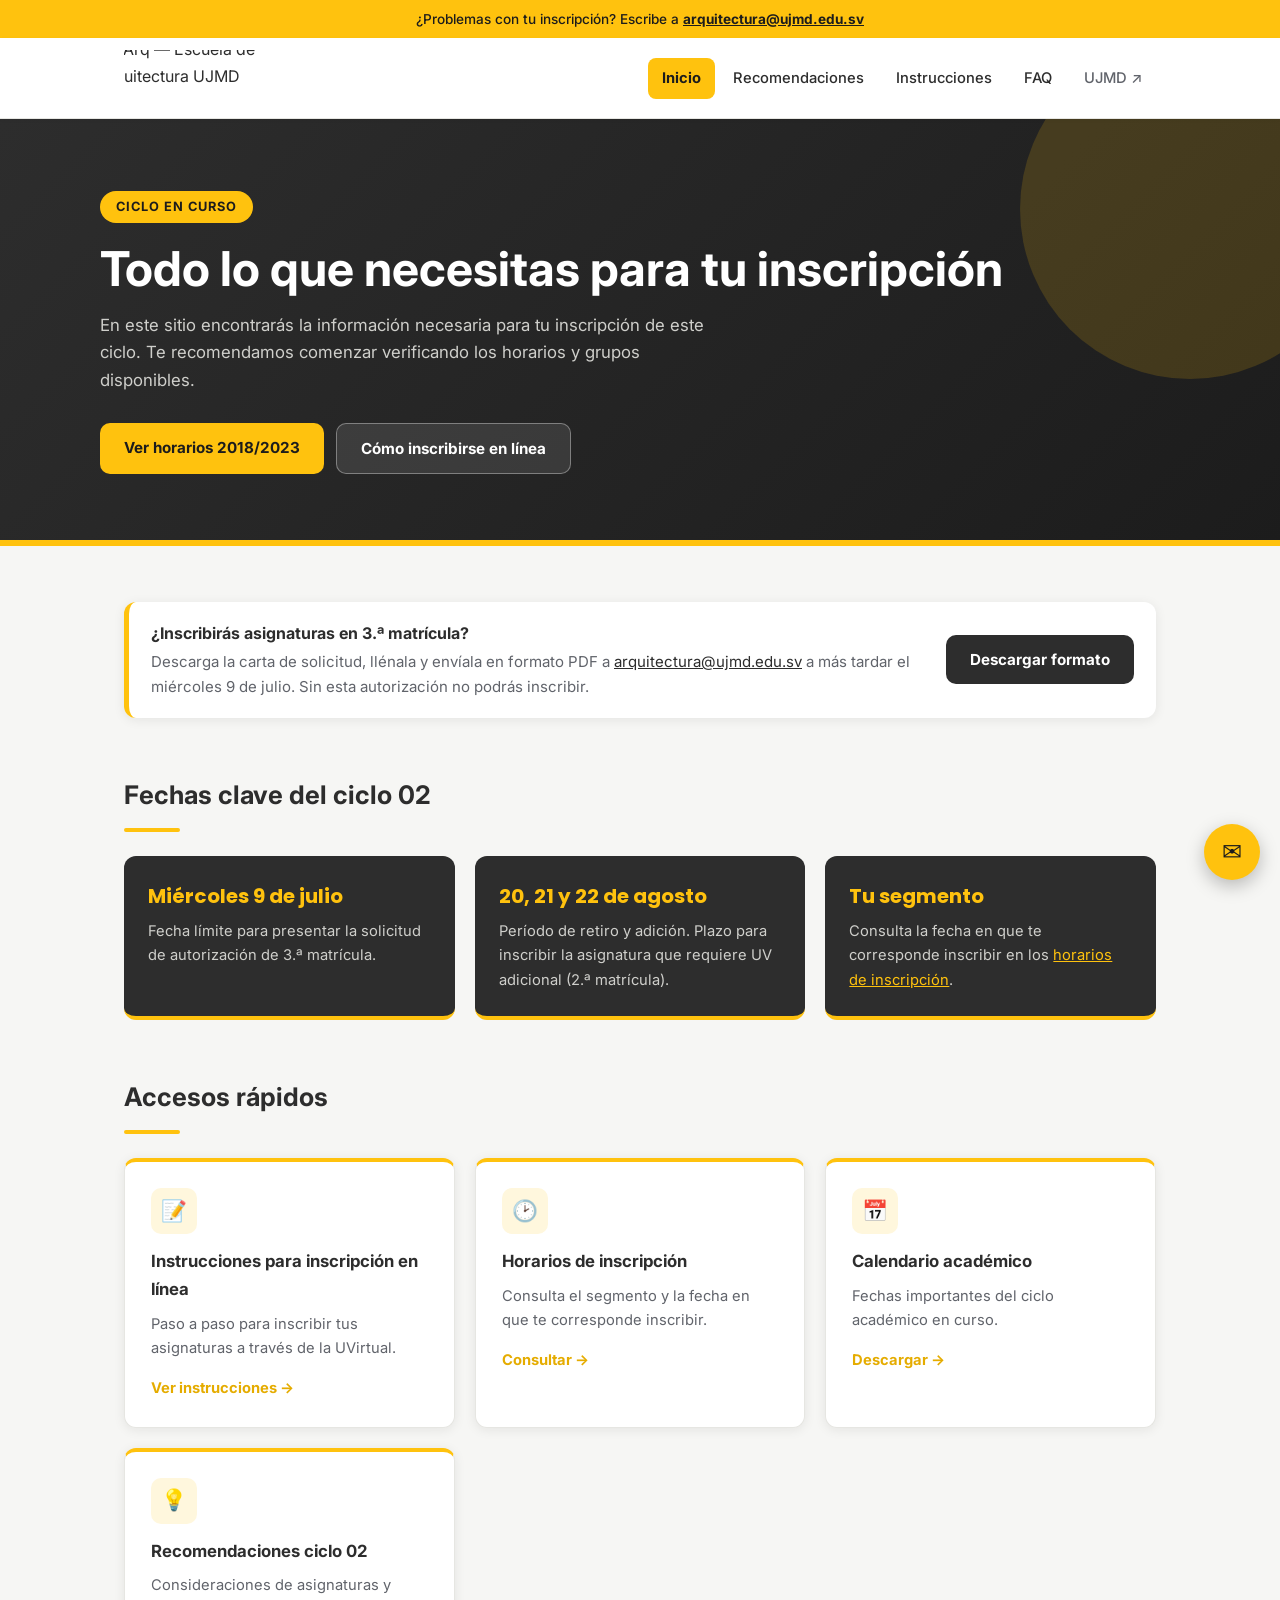
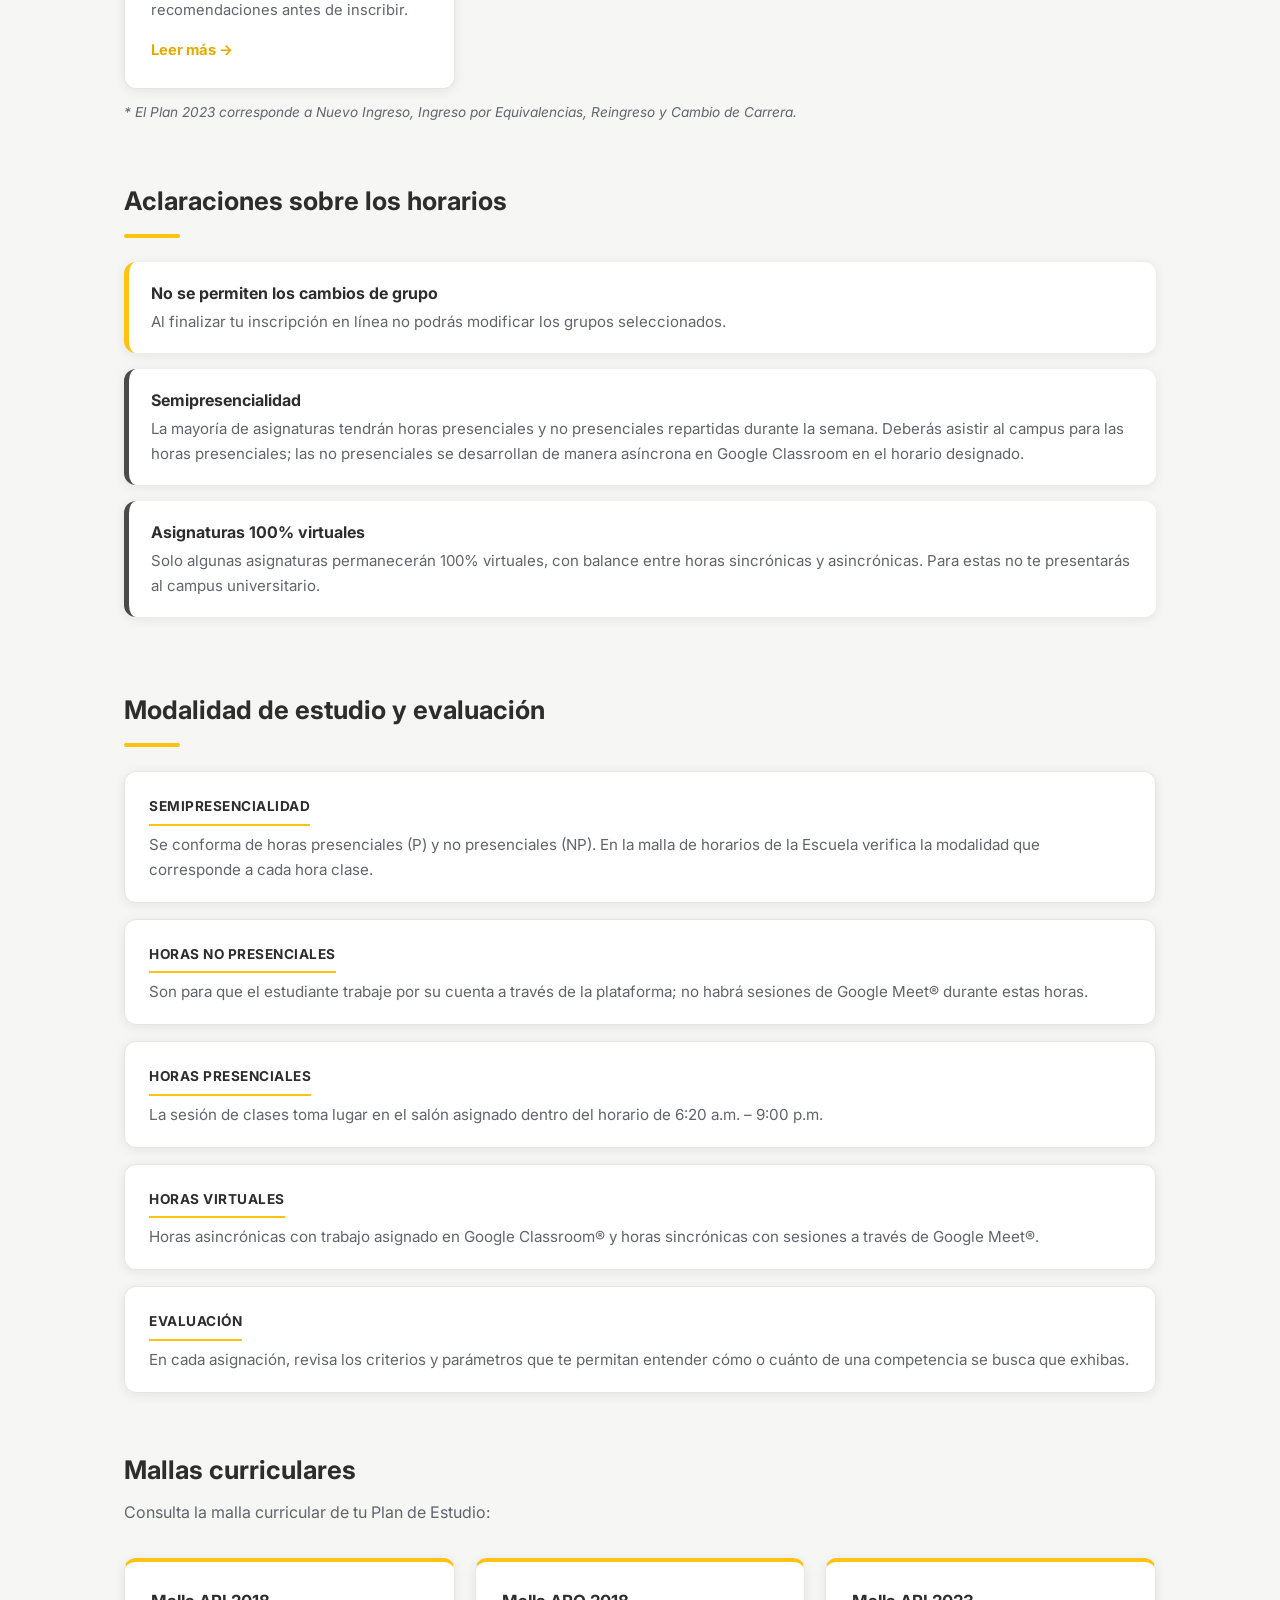
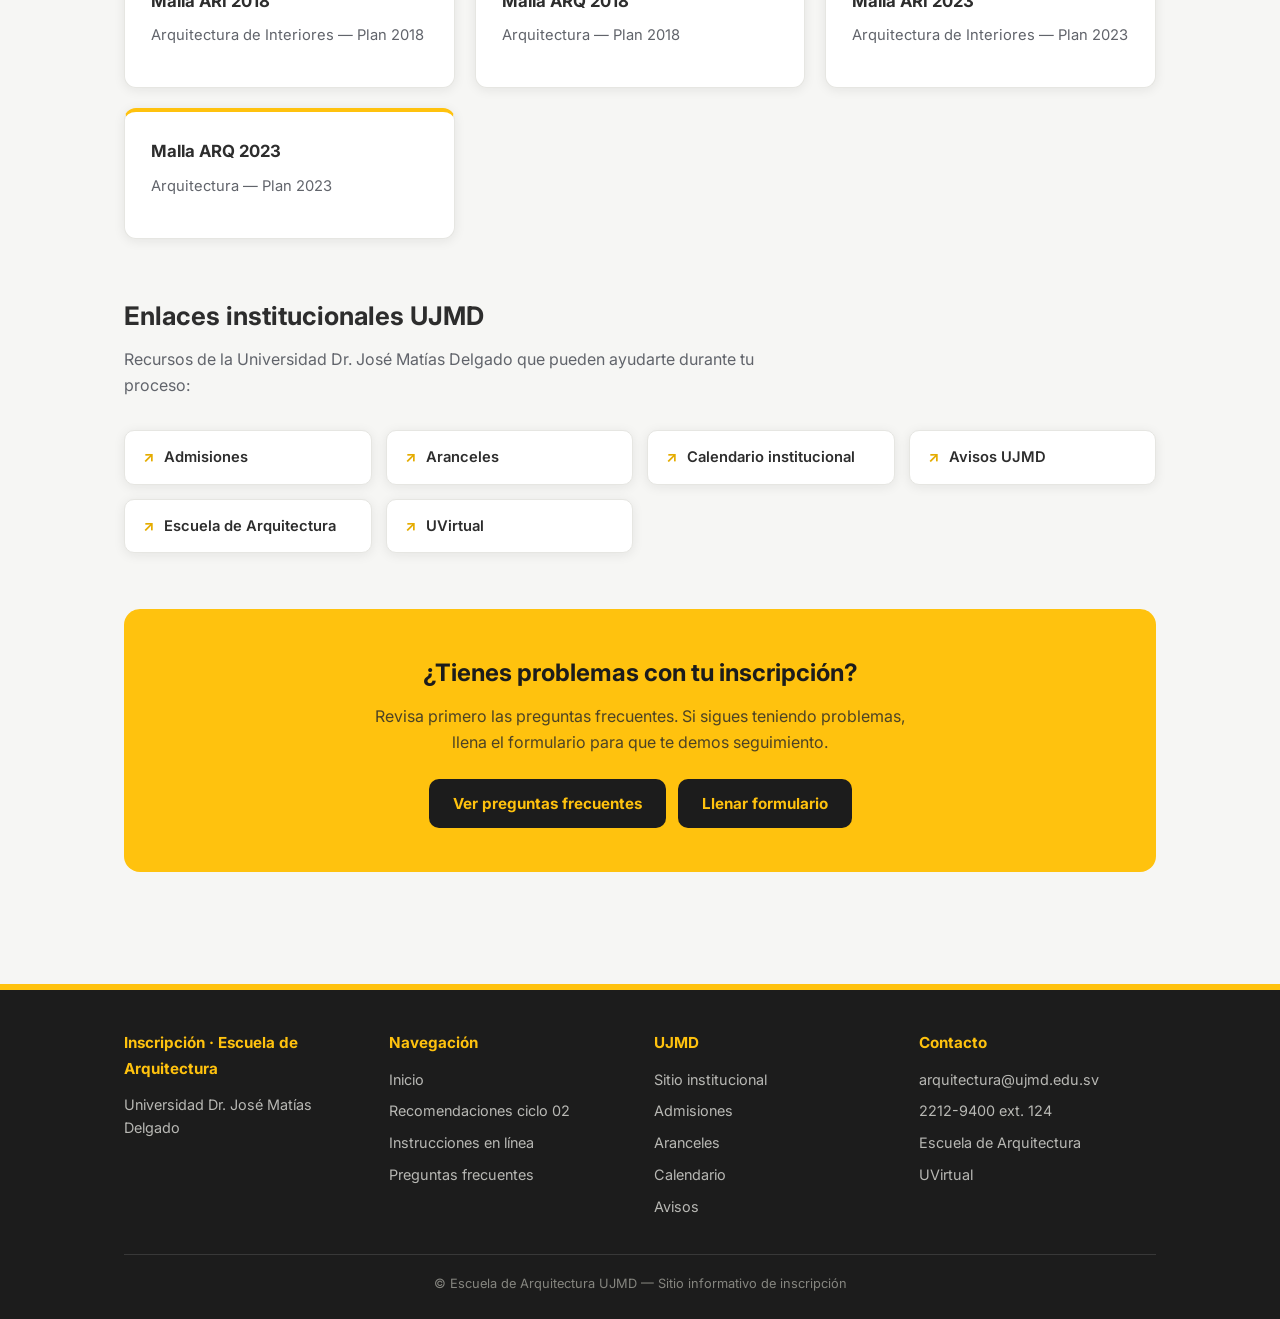
==== index.html @ 10b9dfca "Add files via upload" ====
<!DOCTYPE html>
<html lang="es">
<head>
  <meta charset="UTF-8">
  <meta name="viewport" content="width=device-width, initial-scale=1.0">
  <title>Inscripción | Escuela de Arquitectura UJMD</title>
  <meta name="description" content="Información necesaria para tu inscripción de este ciclo — Escuela de Arquitectura, Universidad Dr. José Matías Delgado.">
  <link rel="preconnect" href="https://fonts.googleapis.com">
  <link href="https://fonts.googleapis.com/css2?family=Inter:wght@400;500;600;700;800&family=Poppins:wght@400;700&display=swap" rel="stylesheet">
  <link rel="stylesheet" href="styles.css">
</head>
<body>

  <div class="aviso-superior">
    ¿Problemas con tu inscripción? Escribe a <a href="mailto:arquitectura@ujmd.edu.sv">arquitectura@ujmd.edu.sv</a>
  </div>

  <header class="header">
    <nav class="nav">
      <a href="index.html" class="logo" aria-label="EArq — Escuela de Arquitectura UJMD">
        <span class="logo-cut"><img src="LOGO%20EARQ-UJMD-01.png" alt="EArq — Escuela de Arquitectura UJMD"></span>
      </a>
      <button class="btn-menu" aria-label="Abrir menú">☰</button>
      <ul class="menu">
        <li><a href="index.html" class="activo">Inicio</a></li>
        <li><a href="recomendaciones.html">Recomendaciones</a></li>
        <li><a href="instrucciones.html">Instrucciones</a></li>
        <li><a href="faq.html">FAQ</a></li>
        <li><a href="https://www.ujmd.edu.sv/" target="_blank" rel="noopener" class="externo">UJMD ↗</a></li>
      </ul>
    </nav>
  </header>

  <section class="hero">
    <div class="hero-contenido">
      <span class="etiqueta">Ciclo en curso</span>
      <h1>Todo lo que necesitas para tu inscripción</h1>
      <p>En este sitio encontrarás la información necesaria para tu inscripción de este ciclo. Te recomendamos comenzar verificando los horarios y grupos disponibles.</p>
      <div class="hero-botones">
        <a class="btn btn-amarillo" href="https://drive.google.com/open?id=1923eWimsNDPZbsRJVhP5gRsiucGjTOb5" target="_blank" rel="noopener">Ver horarios 2018/2023</a>
        <a class="btn btn-claro" href="instrucciones.html">Cómo inscribirse en línea</a>
      </div>
    </div>
  </section>

  <main>
    <!-- Aviso 3.ª matrícula -->
    <section class="seccion" style="padding-bottom:0;">
      <div class="contenedor">
        <div class="alerta alerta-amarilla" style="display:flex; align-items:center; justify-content:space-between; gap:16px; flex-wrap:wrap; margin-bottom:0;">
          <div style="flex:1; min-width:260px;">
            <strong>¿Inscribirás asignaturas en 3.ª matrícula?</strong>
            <p>Descarga la carta de solicitud, llénala y envíala en formato PDF a <a href="mailto:arquitectura@ujmd.edu.sv">arquitectura@ujmd.edu.sv</a> a más tardar el miércoles 9 de julio. Sin esta autorización no podrás inscribir.</p>
          </div>
          <a class="btn btn-oscuro" href="https://docs.google.com/document/d/1ooplPmo3fWcnGAQLoOipXJLfIvERY1R8" target="_blank" rel="noopener">Descargar formato</a>
        </div>
      </div>
    </section>

    <!-- Fechas clave -->
    <section class="seccion" style="padding-bottom:0;">
      <div class="contenedor">
        <h2 class="seccion-titulo">Fechas clave del ciclo 02</h2>
        <div class="linea-acento"></div>
        <div class="fechas">
          <div class="fecha-item">
            <div class="fecha-dia">Miércoles 9 de julio</div>
            <p>Fecha límite para presentar la solicitud de autorización de 3.ª matrícula.</p>
          </div>
          <div class="fecha-item">
            <div class="fecha-dia">20, 21 y 22 de agosto</div>
            <p>Período de retiro y adición. Plazo para inscribir la asignatura que requiere UV adicional (2.ª matrícula).</p>
          </div>
          <div class="fecha-item">
            <div class="fecha-dia">Tu segmento</div>
            <p>Consulta la fecha en que te corresponde inscribir en los <a href="https://www.ujmd.edu.sv/inscripcion-horario/arquitectura/" target="_blank" rel="noopener">horarios de inscripción</a>.</p>
          </div>
        </div>
      </div>
    </section>

    <!-- Accesos rápidos -->
    <section class="seccion">
      <div class="contenedor">
        <h2 class="seccion-titulo">Accesos rápidos</h2>
        <div class="linea-acento"></div>
        <div class="tarjetas">
          <a class="tarjeta tarjeta-enlace" href="instrucciones.html">
            <div class="icono">📝</div>
            <h3>Instrucciones para inscripción en línea</h3>
            <p>Paso a paso para inscribir tus asignaturas a través de la UVirtual.</p>
            <span class="enlace">Ver instrucciones →</span>
          </a>
          <a class="tarjeta tarjeta-enlace" href="https://www.ujmd.edu.sv/inscripcion-horario/arquitectura/" target="_blank" rel="noopener">
            <div class="icono">🕑</div>
            <h3>Horarios de inscripción</h3>
            <p>Consulta el segmento y la fecha en que te corresponde inscribir.</p>
            <span class="enlace">Consultar →</span>
          </a>
          <a class="tarjeta tarjeta-enlace" href="https://drive.google.com/open?id=1ztWR73ITUoLOF77Rh7TLZA5f2QSHo3m7" target="_blank" rel="noopener">
            <div class="icono">📅</div>
            <h3>Calendario académico</h3>
            <p>Fechas importantes del ciclo académico en curso.</p>
            <span class="enlace">Descargar →</span>
          </a>
          <a class="tarjeta tarjeta-enlace" href="recomendaciones.html">
            <div class="icono">💡</div>
            <h3>Recomendaciones ciclo 02</h3>
            <p>Consideraciones de asignaturas y recomendaciones antes de inscribir.</p>
            <span class="enlace">Leer más →</span>
          </a>
        </div>
        <p class="nota">* El Plan 2023 corresponde a Nuevo Ingreso, Ingreso por Equivalencias, Reingreso y Cambio de Carrera.</p>
      </div>
    </section>

    <!-- Aclaraciones -->
    <section class="seccion" style="padding-top:0;">
      <div class="contenedor">
        <h2 class="seccion-titulo">Aclaraciones sobre los horarios</h2>
        <div class="linea-acento"></div>
        <div class="alerta alerta-amarilla">
          <strong>No se permiten los cambios de grupo</strong>
          <p>Al finalizar tu inscripción en línea no podrás modificar los grupos seleccionados.</p>
        </div>
        <div class="alerta alerta-gris">
          <strong>Semipresencialidad</strong>
          <p>La mayoría de asignaturas tendrán horas presenciales y no presenciales repartidas durante la semana. Deberás asistir al campus para las horas presenciales; las no presenciales se desarrollan de manera asíncrona en Google Classroom en el horario designado.</p>
        </div>
        <div class="alerta alerta-gris">
          <strong>Asignaturas 100% virtuales</strong>
          <p>Solo algunas asignaturas permanecerán 100% virtuales, con balance entre horas sincrónicas y asincrónicas. Para estas no te presentarás al campus universitario.</p>
        </div>
      </div>
    </section>

    <!-- Modalidad -->
    <section class="seccion" style="padding-top:0;">
      <div class="contenedor">
        <h2 class="seccion-titulo">Modalidad de estudio y evaluación</h2>
        <div class="linea-acento"></div>
        <dl class="definiciones">
          <div class="definicion">
            <dt>Semipresencialidad</dt>
            <dd>Se conforma de horas presenciales (P) y no presenciales (NP). En la malla de horarios de la Escuela verifica la modalidad que corresponde a cada hora clase.</dd>
          </div>
          <div class="definicion">
            <dt>Horas no presenciales</dt>
            <dd>Son para que el estudiante trabaje por su cuenta a través de la plataforma; no habrá sesiones de Google Meet® durante estas horas.</dd>
          </div>
          <div class="definicion">
            <dt>Horas presenciales</dt>
            <dd>La sesión de clases toma lugar en el salón asignado dentro del horario de 6:20 a.m. – 9:00 p.m.</dd>
          </div>
          <div class="definicion">
            <dt>Horas virtuales</dt>
            <dd>Horas asincrónicas con trabajo asignado en Google Classroom® y horas sincrónicas con sesiones a través de Google Meet®.</dd>
          </div>
          <div class="definicion">
            <dt>Evaluación</dt>
            <dd>En cada asignación, revisa los criterios y parámetros que te permitan entender cómo o cuánto de una competencia se busca que exhibas.</dd>
          </div>
        </dl>
      </div>
    </section>

    <!-- Mallas curriculares -->
    <section class="seccion" style="padding-top:0;">
      <div class="contenedor">
        <h2 class="seccion-titulo">Mallas curriculares</h2>
        <p class="seccion-sub">Consulta la malla curricular de tu Plan de Estudio:</p>
        <div class="tarjetas">
          <a class="tarjeta tarjeta-enlace" href="https://drive.google.com/open?id=1e8xpUFCSqy_6aFLFYJ4rYyiDkTk_DrwK" target="_blank" rel="noopener">
            <h3>Malla ARI 2018</h3>
            <p>Arquitectura de Interiores — Plan 2018</p>
          </a>
          <a class="tarjeta tarjeta-enlace" href="https://drive.google.com/open?id=1e02tQdBMCcbCzEgWoytMqdnPlkGfabal" target="_blank" rel="noopener">
            <h3>Malla ARQ 2018</h3>
            <p>Arquitectura — Plan 2018</p>
          </a>
          <a class="tarjeta tarjeta-enlace" href="https://drive.google.com/open?id=1LbUfrU8d8MPIpe7XYC3Wa8VljsyWFBXw" target="_blank" rel="noopener">
            <h3>Malla ARI 2023</h3>
            <p>Arquitectura de Interiores — Plan 2023</p>
          </a>
          <a class="tarjeta tarjeta-enlace" href="https://drive.google.com/open?id=1LcKixuJLy1CkPlPRgVf4YlogJbpoIIKR" target="_blank" rel="noopener">
            <h3>Malla ARQ 2023</h3>
            <p>Arquitectura — Plan 2023</p>
          </a>
        </div>
      </div>
    </section>

    <!-- Enlaces institucionales -->
    <section class="seccion" style="padding-top:0;">
      <div class="contenedor">
        <h2 class="seccion-titulo">Enlaces institucionales UJMD</h2>
        <p class="seccion-sub">Recursos de la Universidad Dr. José Matías Delgado que pueden ayudarte durante tu proceso:</p>
        <div class="enlaces-ujmd">
          <a class="enlace-ujmd" href="https://www.ujmd.edu.sv/admisiones/" target="_blank" rel="noopener">Admisiones</a>
          <a class="enlace-ujmd" href="https://www.ujmd.edu.sv/aranceles/" target="_blank" rel="noopener">Aranceles</a>
          <a class="enlace-ujmd" href="https://www.ujmd.edu.sv/calendario/" target="_blank" rel="noopener">Calendario institucional</a>
          <a class="enlace-ujmd" href="https://www.ujmd.edu.sv/avisos/" target="_blank" rel="noopener">Avisos UJMD</a>
          <a class="enlace-ujmd" href="https://www.ujmd.edu.sv/facultades/escuela-de-arquitectura/" target="_blank" rel="noopener">Escuela de Arquitectura</a>
          <a class="enlace-ujmd" href="http://uvirtual.ujmd.edu.sv/" target="_blank" rel="noopener">UVirtual</a>
        </div>
      </div>
    </section>

    <!-- CTA -->
    <section class="seccion" style="padding-top:0;">
      <div class="contenedor">
        <div class="cta">
          <h2>¿Tienes problemas con tu inscripción?</h2>
          <p>Revisa primero las preguntas frecuentes. Si sigues teniendo problemas, llena el formulario para que te demos seguimiento.</p>
          <div class="hero-botones" style="justify-content:center;">
            <a class="btn" href="faq.html">Ver preguntas frecuentes</a>
            <a class="btn" href="https://forms.gle/niYX9DEPgqshswdW7" target="_blank" rel="noopener">Llenar formulario</a>
          </div>
        </div>
      </div>
    </section>
  </main>

  <footer class="footer">
    <div class="contenedor">
      <div class="footer-grid">
        <div>
          <h4>Inscripción · Escuela de Arquitectura</h4>
          <p>Universidad Dr. José Matías Delgado</p>
        </div>
        <div>
          <h4>Navegación</h4>
          <ul>
            <li><a href="index.html">Inicio</a></li>
            <li><a href="recomendaciones.html">Recomendaciones ciclo 02</a></li>
            <li><a href="instrucciones.html">Instrucciones en línea</a></li>
            <li><a href="faq.html">Preguntas frecuentes</a></li>
          </ul>
        </div>
        <div>
          <h4>UJMD</h4>
          <ul>
            <li><a href="https://www.ujmd.edu.sv/" target="_blank" rel="noopener">Sitio institucional</a></li>
            <li><a href="https://www.ujmd.edu.sv/admisiones/" target="_blank" rel="noopener">Admisiones</a></li>
            <li><a href="https://www.ujmd.edu.sv/aranceles/" target="_blank" rel="noopener">Aranceles</a></li>
            <li><a href="https://www.ujmd.edu.sv/calendario/" target="_blank" rel="noopener">Calendario</a></li>
            <li><a href="https://www.ujmd.edu.sv/avisos/" target="_blank" rel="noopener">Avisos</a></li>
          </ul>
        </div>
        <div>
          <h4>Contacto</h4>
          <ul>
            <li><a href="mailto:arquitectura@ujmd.edu.sv">arquitectura@ujmd.edu.sv</a></li>
            <li><a href="tel:+50322129400">2212-9400 ext. 124</a></li>
            <li><a href="https://www.ujmd.edu.sv/facultades/escuela-de-arquitectura/" target="_blank" rel="noopener">Escuela de Arquitectura</a></li>
            <li><a href="http://uvirtual.ujmd.edu.sv/" target="_blank" rel="noopener">UVirtual</a></li>
          </ul>
        </div>
      </div>
      <div class="footer-legal">© Escuela de Arquitectura UJMD — Sitio informativo de inscripción</div>
    </div>
  </footer>

  <a class="btn-flotante" href="mailto:arquitectura@ujmd.edu.sv" title="Escríbenos: arquitectura@ujmd.edu.sv" aria-label="Contacto por correo">✉</a>

  <script src="script.js"></script>
</body>
</html>
---- styles.css ----
/* ============================================
   Sitio de Inscripción — Escuela de Arquitectura UJMD
   Paleta EArq: gris oscuro · blanco · amarillo
   ============================================ */

:root {
  --gris: #2d2d2d;
  --gris-profundo: #1c1c1c;
  --gris-medio: #4a4a4a;
  --amarillo: #ffc20e;
  --amarillo-oscuro: #e5ac00;
  --amarillo-suave: #fff7dd;
  --fondo: #f6f6f4;
  --blanco: #ffffff;
  --texto: #2d2d2d;
  --texto-suave: #61646b;
  --borde: #e6e6e2;
  --sombra: 0 2px 12px rgba(28, 28, 28, 0.08);
  --sombra-hover: 0 8px 24px rgba(28, 28, 28, 0.16);
  --radio: 12px;
}

* { margin: 0; padding: 0; box-sizing: border-box; }

html { scroll-behavior: smooth; }

body {
  font-family: 'Inter', -apple-system, BlinkMacSystemFont, 'Segoe UI', Roboto, sans-serif;
  background: var(--fondo);
  color: var(--texto);
  line-height: 1.65;
}

img { max-width: 100%; display: block; }

a { color: var(--gris); }

.contenedor {
  max-width: 1080px;
  margin: 0 auto;
  padding: 0 24px;
}

/* ---------- Barra superior de aviso ---------- */
.aviso-superior {
  background: var(--amarillo);
  color: var(--gris-profundo);
  font-size: 0.85rem;
  font-weight: 500;
  text-align: center;
  padding: 8px 16px;
}
.aviso-superior a { color: var(--gris-profundo); font-weight: 700; text-decoration: underline; }

/* ---------- Header / Navegación ---------- */
.header {
  background: var(--blanco);
  border-bottom: 1px solid var(--borde);
  position: sticky;
  top: 0;
  z-index: 100;
  box-shadow: 0 1px 4px rgba(0,0,0,0.04);
}
.nav {
  max-width: 1080px;
  margin: 0 auto;
  padding: 12px 24px;
  display: flex;
  align-items: center;
  justify-content: space-between;
  gap: 16px;
}
.logo {
  display: flex;
  align-items: center;
  gap: 14px;
  text-decoration: none;
  color: var(--gris);
}
/* Recorte del logo: el PNG (4132x1454) tiene márgenes transparentes.
   El área visible del logo va de x 484-3806, y 252-1243 (medido pixel a pixel).
   Los porcentajes muestran exactamente esa área. */
.logo-cut {
  position: relative;
  width: 188px;
  height: 56px;
  overflow: hidden;
  flex-shrink: 0;
}
.logo-cut img {
  position: absolute;
  width: 124.34%;
  max-width: none;
  left: -14.57%;
  top: -25.4%;
}

.menu {
  display: flex;
  list-style: none;
  gap: 4px;
  align-items: center;
}
.menu a {
  display: block;
  padding: 8px 14px;
  border-radius: 8px;
  text-decoration: none;
  color: var(--texto);
  font-size: 0.92rem;
  font-weight: 500;
  transition: background 0.15s, color 0.15s;
}
.menu a:hover { background: var(--amarillo-suave); }
.menu a.activo { background: var(--amarillo); color: var(--gris-profundo); font-weight: 700; }
.menu a.externo { color: var(--texto-suave); }

.btn-menu {
  display: none;
  background: none;
  border: 1px solid var(--borde);
  border-radius: 8px;
  padding: 8px 10px;
  cursor: pointer;
  font-size: 1.2rem;
  color: var(--gris);
}

/* ---------- Hero ---------- */
.hero {
  background: linear-gradient(135deg, var(--gris) 0%, var(--gris-profundo) 100%);
  color: #fff;
  padding: 72px 24px;
  position: relative;
  overflow: hidden;
}
.hero::after {
  content: "";
  position: absolute;
  right: -80px;
  top: -80px;
  width: 340px;
  height: 340px;
  border-radius: 50%;
  background: rgba(255, 194, 14, 0.16);
}
.hero::before {
  content: "";
  position: absolute;
  left: 0; right: 0; bottom: 0;
  height: 6px;
  background: var(--amarillo);
}
.hero-contenido { max-width: 1080px; margin: 0 auto; position: relative; z-index: 1; }
.hero .etiqueta {
  display: inline-block;
  background: var(--amarillo);
  color: var(--gris-profundo);
  border-radius: 999px;
  padding: 5px 16px;
  font-size: 0.8rem;
  font-weight: 700;
  letter-spacing: 1px;
  text-transform: uppercase;
  margin-bottom: 18px;
}
.hero h1 { font-size: clamp(1.9rem, 4.5vw, 3rem); line-height: 1.15; margin-bottom: 16px; }
.hero p { max-width: 620px; font-size: 1.05rem; color: #cfcfcb; margin-bottom: 28px; }
.hero p a { color: var(--amarillo); }
.hero-botones { display: flex; gap: 12px; flex-wrap: wrap; }

/* Hero compacto para páginas internas */
.hero-interno { padding: 48px 24px; }
.hero-interno p { margin-bottom: 0; }

/* ---------- Botones ---------- */
.btn {
  display: inline-block;
  padding: 12px 24px;
  border-radius: 10px;
  text-decoration: none;
  font-weight: 700;
  font-size: 0.95rem;
  transition: transform 0.15s, box-shadow 0.15s;
}
.btn:hover { transform: translateY(-2px); box-shadow: var(--sombra-hover); }
.btn-amarillo { background: var(--amarillo); color: var(--gris-profundo); }
.btn-claro { background: rgba(255,255,255,0.1); color: #fff; border: 1px solid rgba(255,255,255,0.35); }
.btn-oscuro { background: var(--gris); color: #fff; }

/* ---------- Secciones ---------- */
.seccion { padding: 56px 0; }
.seccion-titulo {
  font-size: 1.6rem;
  color: var(--gris);
  margin-bottom: 8px;
}
.seccion-sub { color: var(--texto-suave); margin-bottom: 32px; max-width: 680px; }
.linea-acento {
  width: 56px; height: 4px;
  background: var(--amarillo);
  border-radius: 2px;
  margin: 12px 0 24px;
}

/* ---------- Tarjetas ---------- */
.tarjetas {
  display: grid;
  grid-template-columns: repeat(auto-fit, minmax(260px, 1fr));
  gap: 20px;
}
.tarjeta {
  background: var(--blanco);
  border: 1px solid var(--borde);
  border-top: 4px solid var(--amarillo);
  border-radius: var(--radio);
  padding: 26px;
  box-shadow: var(--sombra);
  transition: transform 0.15s, box-shadow 0.15s;
}
.tarjeta:hover { transform: translateY(-3px); box-shadow: var(--sombra-hover); }
.tarjeta .icono {
  width: 46px; height: 46px;
  border-radius: 10px;
  background: var(--amarillo-suave);
  display: flex; align-items: center; justify-content: center;
  font-size: 1.3rem;
  margin-bottom: 14px;
}
.tarjeta h3 { color: var(--gris); font-size: 1.05rem; margin-bottom: 8px; }
.tarjeta p { font-size: 0.92rem; color: var(--texto-suave); margin-bottom: 14px; }
.tarjeta .enlace { font-weight: 700; text-decoration: none; font-size: 0.92rem; color: var(--amarillo-oscuro); }
.tarjeta .enlace:hover { text-decoration: underline; }

a.tarjeta-enlace { text-decoration: none; color: inherit; display: block; }

/* ---------- Alertas ---------- */
.alerta {
  border-radius: var(--radio);
  padding: 18px 22px;
  margin-bottom: 16px;
  border-left: 5px solid;
  background: var(--blanco);
  box-shadow: var(--sombra);
}
.alerta strong { display: block; margin-bottom: 4px; color: var(--gris); }
.alerta p { font-size: 0.94rem; color: var(--texto-suave); }
.alerta-amarilla { border-color: var(--amarillo); }
.alerta-gris { border-color: var(--gris-medio); }

/* ---------- Listas ---------- */
.lista-check { list-style: none; }
.lista-check li {
  padding: 10px 0 10px 34px;
  position: relative;
  border-bottom: 1px dashed var(--borde);
}
.lista-check li:last-child { border-bottom: none; }
.lista-check li::before {
  content: "✓";
  position: absolute;
  left: 0; top: 10px;
  width: 22px; height: 22px;
  border-radius: 50%;
  background: var(--amarillo);
  color: var(--gris-profundo);
  font-size: 0.8rem;
  display: flex; align-items: center; justify-content: center;
  font-weight: 700;
}

.lista-numerada { list-style: none; counter-reset: paso; }
.lista-numerada li {
  counter-increment: paso;
  padding: 14px 0 14px 52px;
  position: relative;
  border-bottom: 1px dashed var(--borde);
}
.lista-numerada li:last-child { border-bottom: none; }
.lista-numerada li::before {
  content: counter(paso);
  position: absolute;
  left: 0; top: 12px;
  width: 34px; height: 34px;
  border-radius: 50%;
  background: var(--gris);
  color: var(--amarillo);
  font-weight: 700;
  display: flex; align-items: center; justify-content: center;
  font-size: 0.9rem;
}

/* ---------- Acordeón (FAQ) ---------- */
.acordeon { display: flex; flex-direction: column; gap: 12px; }
.acordeon-item {
  background: var(--blanco);
  border: 1px solid var(--borde);
  border-radius: var(--radio);
  box-shadow: var(--sombra);
  overflow: hidden;
}
.acordeon-item.abierto { border-left: 5px solid var(--amarillo); }
.acordeon-boton {
  width: 100%;
  background: none;
  border: none;
  text-align: left;
  padding: 18px 22px;
  font-size: 1rem;
  font-weight: 600;
  color: var(--gris);
  cursor: pointer;
  display: flex;
  justify-content: space-between;
  align-items: center;
  gap: 16px;
  font-family: inherit;
}
.acordeon-boton::after {
  content: "+";
  font-size: 1.4rem;
  color: var(--amarillo-oscuro);
  transition: transform 0.2s;
  flex-shrink: 0;
}
.acordeon-item.abierto .acordeon-boton::after { transform: rotate(45deg); }
.acordeon-panel {
  max-height: 0;
  overflow: hidden;
  transition: max-height 0.25s ease;
}
.acordeon-panel p {
  padding: 0 22px 20px;
  color: var(--texto-suave);
  font-size: 0.95rem;
}

/* ---------- Definiciones (modalidades) ---------- */
.definiciones { display: grid; gap: 16px; }
.definicion {
  background: var(--blanco);
  border: 1px solid var(--borde);
  border-radius: var(--radio);
  padding: 20px 24px;
  box-shadow: var(--sombra);
}
.definicion dt {
  font-weight: 700;
  color: var(--gris);
  text-transform: uppercase;
  font-size: 0.85rem;
  letter-spacing: 0.5px;
  margin-bottom: 6px;
  padding-bottom: 6px;
  border-bottom: 2px solid var(--amarillo);
  display: inline-block;
}
.definicion dd { color: var(--texto-suave); font-size: 0.95rem; }

/* ---------- Enlaces institucionales UJMD ---------- */
.enlaces-ujmd {
  display: grid;
  grid-template-columns: repeat(auto-fit, minmax(200px, 1fr));
  gap: 14px;
}
.enlace-ujmd {
  display: flex;
  align-items: center;
  gap: 10px;
  background: var(--blanco);
  border: 1px solid var(--borde);
  border-radius: 10px;
  padding: 14px 18px;
  text-decoration: none;
  color: var(--gris);
  font-weight: 600;
  font-size: 0.92rem;
  box-shadow: var(--sombra);
  transition: transform 0.15s, box-shadow 0.15s, border-color 0.15s;
}
.enlace-ujmd:hover {
  transform: translateY(-2px);
  box-shadow: var(--sombra-hover);
  border-color: var(--amarillo);
}
.enlace-ujmd::before { content: "↗"; color: var(--amarillo-oscuro); font-weight: 700; }

/* ---------- CTA final ---------- */
.cta {
  background: var(--amarillo);
  border-radius: 16px;
  color: var(--gris-profundo);
  padding: 44px 36px;
  text-align: center;
}
.cta h2 { font-size: 1.5rem; margin-bottom: 10px; }
.cta p { color: #4d4325; margin-bottom: 24px; max-width: 560px; margin-left: auto; margin-right: auto; }
.cta .btn { background: var(--gris-profundo); color: var(--amarillo); }

/* ---------- Footer ---------- */
.footer {
  background: var(--gris-profundo);
  color: #b8b8b4;
  margin-top: 56px;
  padding: 40px 0 24px;
  font-size: 0.9rem;
  border-top: 6px solid var(--amarillo);
}
.footer-grid {
  display: grid;
  grid-template-columns: repeat(auto-fit, minmax(200px, 1fr));
  gap: 28px;
  margin-bottom: 28px;
}
.footer h4 { color: var(--amarillo); margin-bottom: 12px; font-size: 0.95rem; }
.footer ul { list-style: none; }
.footer li { margin-bottom: 8px; }
.footer a { color: #b8b8b4; text-decoration: none; }
.footer a:hover { color: #fff; text-decoration: underline; }
.footer-legal {
  border-top: 1px solid rgba(255,255,255,0.12);
  padding-top: 18px;
  text-align: center;
  font-size: 0.8rem;
  color: #85857f;
}

/* ---------- Fechas clave ---------- */
.fechas {
  display: grid;
  grid-template-columns: repeat(auto-fit, minmax(240px, 1fr));
  gap: 20px;
}
.fecha-item {
  background: var(--gris);
  color: #fff;
  border-radius: var(--radio);
  padding: 24px;
  border-bottom: 4px solid var(--amarillo);
}
.fecha-item .fecha-dia {
  font-family: 'Poppins', 'Inter', sans-serif;
  font-weight: 700;
  font-size: 1.25rem;
  color: var(--amarillo);
  margin-bottom: 6px;
}
.fecha-item p { color: #cfcfcb; font-size: 0.92rem; }
.fecha-item a { color: var(--amarillo); }

/* ---------- Buscador FAQ ---------- */
.buscador { margin-bottom: 24px; }
.buscador input {
  width: 100%;
  padding: 14px 18px;
  border: 1px solid var(--borde);
  border-radius: 10px;
  font-size: 1rem;
  font-family: inherit;
  box-shadow: var(--sombra);
}
.buscador input:focus {
  outline: none;
  border-color: var(--amarillo);
  box-shadow: 0 0 0 3px rgba(255, 194, 14, 0.35);
}
.sin-resultados {
  display: none;
  color: var(--texto-suave);
  font-style: italic;
  padding: 12px 0;
}

/* ---------- Botón flotante de contacto ---------- */
.btn-flotante {
  position: fixed;
  right: 20px;
  bottom: 20px;
  width: 56px;
  height: 56px;
  border-radius: 50%;
  background: var(--amarillo);
  color: var(--gris-profundo);
  display: flex;
  align-items: center;
  justify-content: center;
  font-size: 1.5rem;
  text-decoration: none;
  box-shadow: 0 6px 18px rgba(0, 0, 0, 0.25);
  z-index: 200;
  transition: transform 0.15s;
}
.btn-flotante:hover { transform: scale(1.08); }

/* ---------- Utilidades ---------- */
.nota { font-size: 0.85rem; color: var(--texto-suave); font-style: italic; margin-top: 12px; }
.mt-32 { margin-top: 32px; }

/* ---------- Responsive ---------- */
@media (max-width: 820px) {
  .btn-menu { display: block; }
  .menu {
    display: none;
    position: absolute;
    top: 100%;
    left: 0; right: 0;
    background: var(--blanco);
    flex-direction: column;
    align-items: stretch;
    padding: 12px 16px;
    border-bottom: 1px solid var(--borde);
    box-shadow: 0 12px 24px rgba(0,0,0,0.08);
  }
  .menu.abierto { display: flex; }
  .hero { padding: 52px 24px; }
}
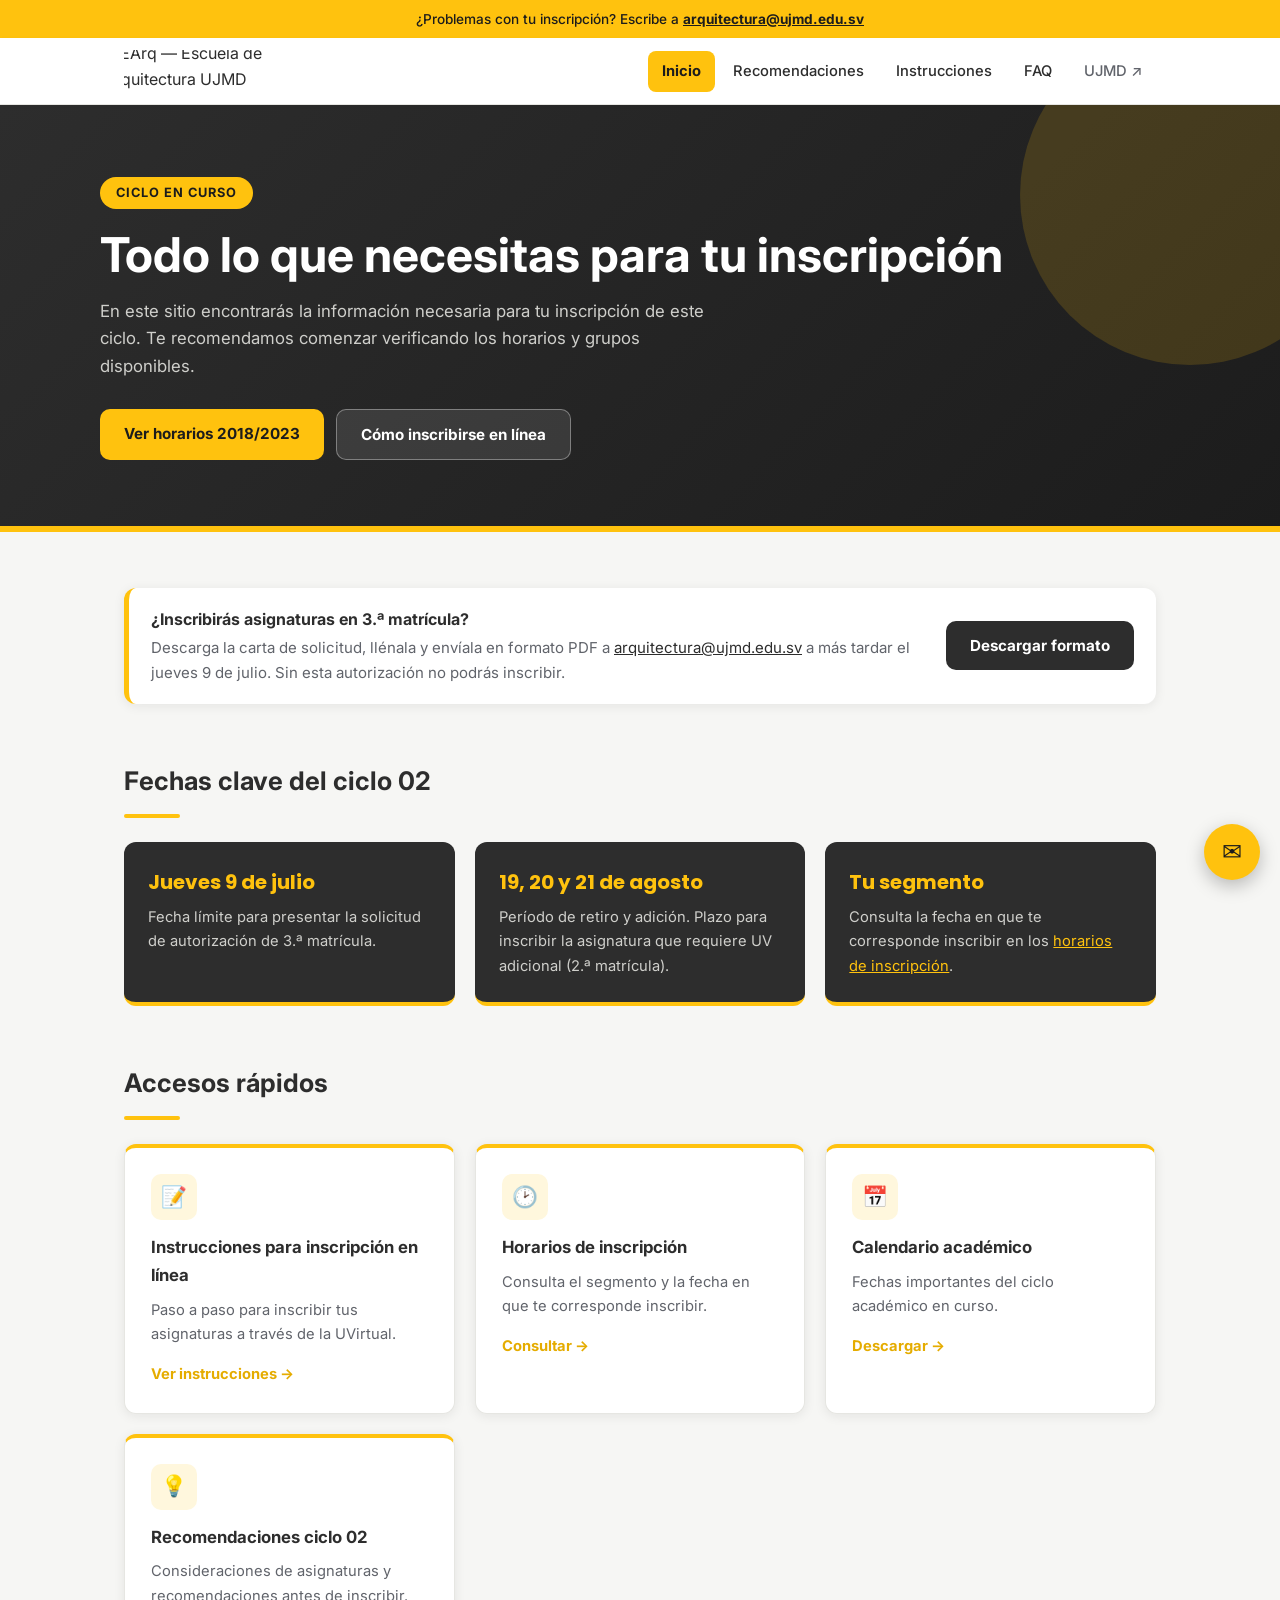
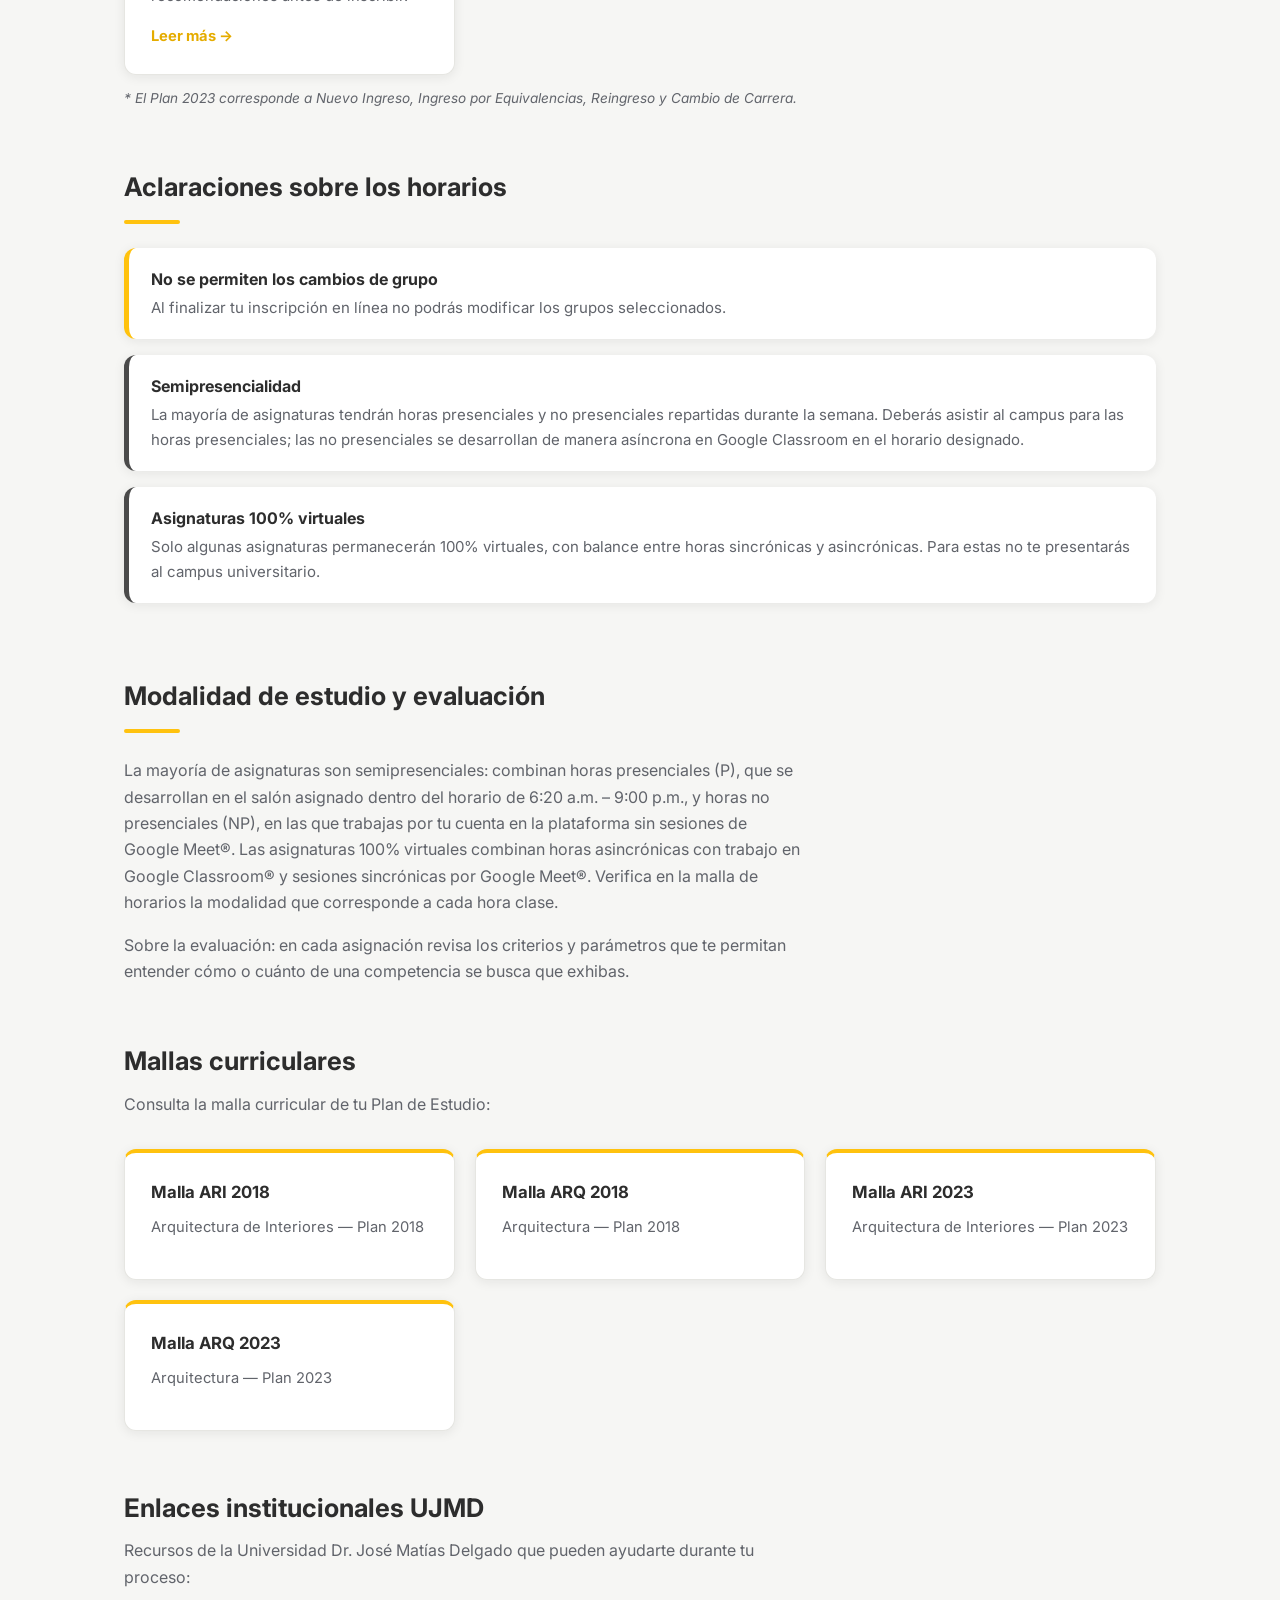
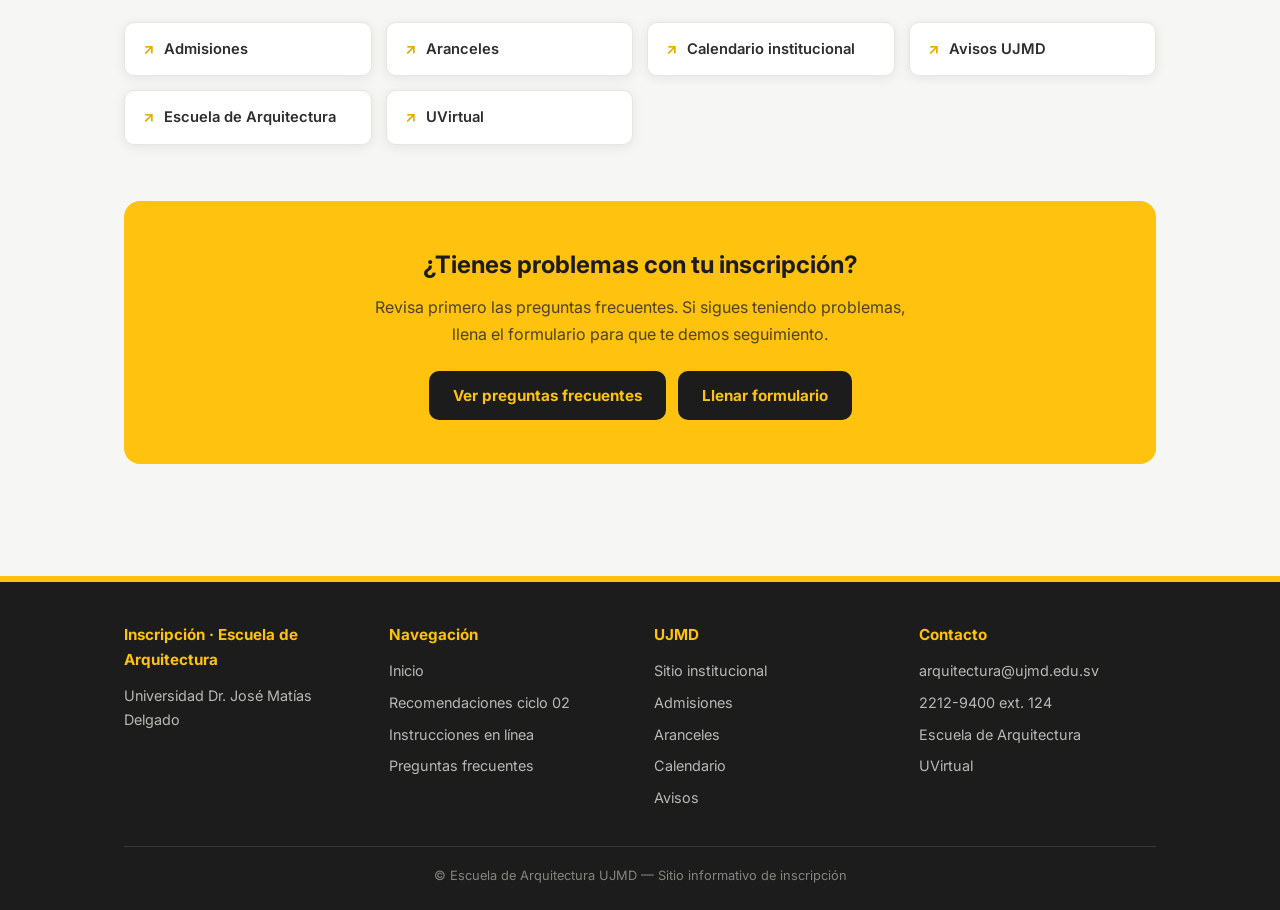
==== commit 0e50f952: "Add files via upload" ====
--- a/index.html
+++ b/index.html
@@ -50,7 +50,7 @@
         <div class="alerta alerta-amarilla" style="display:flex; align-items:center; justify-content:space-between; gap:16px; flex-wrap:wrap; margin-bottom:0;">
           <div style="flex:1; min-width:260px;">
             <strong>¿Inscribirás asignaturas en 3.ª matrícula?</strong>
-            <p>Descarga la carta de solicitud, llénala y envíala en formato PDF a <a href="mailto:arquitectura@ujmd.edu.sv">arquitectura@ujmd.edu.sv</a> a más tardar el miércoles 9 de julio. Sin esta autorización no podrás inscribir.</p>
+            <p>Descarga la carta de solicitud, llénala y envíala en formato PDF a <a href="mailto:arquitectura@ujmd.edu.sv">arquitectura@ujmd.edu.sv</a> a más tardar el jueves 9 de julio. Sin esta autorización no podrás inscribir.</p>
           </div>
           <a class="btn btn-oscuro" href="https://docs.google.com/document/d/1ooplPmo3fWcnGAQLoOipXJLfIvERY1R8" target="_blank" rel="noopener">Descargar formato</a>
         </div>
@@ -64,11 +64,11 @@
         <div class="linea-acento"></div>
         <div class="fechas">
           <div class="fecha-item">
-            <div class="fecha-dia">Miércoles 9 de julio</div>
+            <div class="fecha-dia">Jueves 9 de julio</div>
             <p>Fecha límite para presentar la solicitud de autorización de 3.ª matrícula.</p>
           </div>
           <div class="fecha-item">
-            <div class="fecha-dia">20, 21 y 22 de agosto</div>
+            <div class="fecha-dia">19, 20 y 21 de agosto</div>
             <p>Período de retiro y adición. Plazo para inscribir la asignatura que requiere UV adicional (2.ª matrícula).</p>
           </div>
           <div class="fecha-item">
@@ -139,28 +139,8 @@
       <div class="contenedor">
         <h2 class="seccion-titulo">Modalidad de estudio y evaluación</h2>
         <div class="linea-acento"></div>
-        <dl class="definiciones">
-          <div class="definicion">
-            <dt>Semipresencialidad</dt>
-            <dd>Se conforma de horas presenciales (P) y no presenciales (NP). En la malla de horarios de la Escuela verifica la modalidad que corresponde a cada hora clase.</dd>
-          </div>
-          <div class="definicion">
-            <dt>Horas no presenciales</dt>
-            <dd>Son para que el estudiante trabaje por su cuenta a través de la plataforma; no habrá sesiones de Google Meet® durante estas horas.</dd>
-          </div>
-          <div class="definicion">
-            <dt>Horas presenciales</dt>
-            <dd>La sesión de clases toma lugar en el salón asignado dentro del horario de 6:20 a.m. – 9:00 p.m.</dd>
-          </div>
-          <div class="definicion">
-            <dt>Horas virtuales</dt>
-            <dd>Horas asincrónicas con trabajo asignado en Google Classroom® y horas sincrónicas con sesiones a través de Google Meet®.</dd>
-          </div>
-          <div class="definicion">
-            <dt>Evaluación</dt>
-            <dd>En cada asignación, revisa los criterios y parámetros que te permitan entender cómo o cuánto de una competencia se busca que exhibas.</dd>
-          </div>
-        </dl>
+        <p class="seccion-sub" style="margin-bottom:16px;">La mayoría de asignaturas son semipresenciales: combinan horas presenciales (P), que se desarrollan en el salón asignado dentro del horario de 6:20 a.m. – 9:00 p.m., y horas no presenciales (NP), en las que trabajas por tu cuenta en la plataforma sin sesiones de Google Meet®. Las asignaturas 100% virtuales combinan horas asincrónicas con trabajo en Google Classroom® y sesiones sincrónicas por Google Meet®. Verifica en la malla de horarios la modalidad que corresponde a cada hora clase.</p>
+        <p class="seccion-sub" style="margin-bottom:0;">Sobre la evaluación: en cada asignación revisa los criterios y parámetros que te permitan entender cómo o cuánto de una competencia se busca que exhibas.</p>
       </div>
     </section>
 
--- a/styles.css
+++ b/styles.css
@@ -82,8 +82,8 @@
    Los porcentajes muestran exactamente esa área. */
 .logo-cut {
   position: relative;
-  width: 188px;
-  height: 56px;
+  width: 140px;
+  height: 42px;
   overflow: hidden;
   flex-shrink: 0;
 }
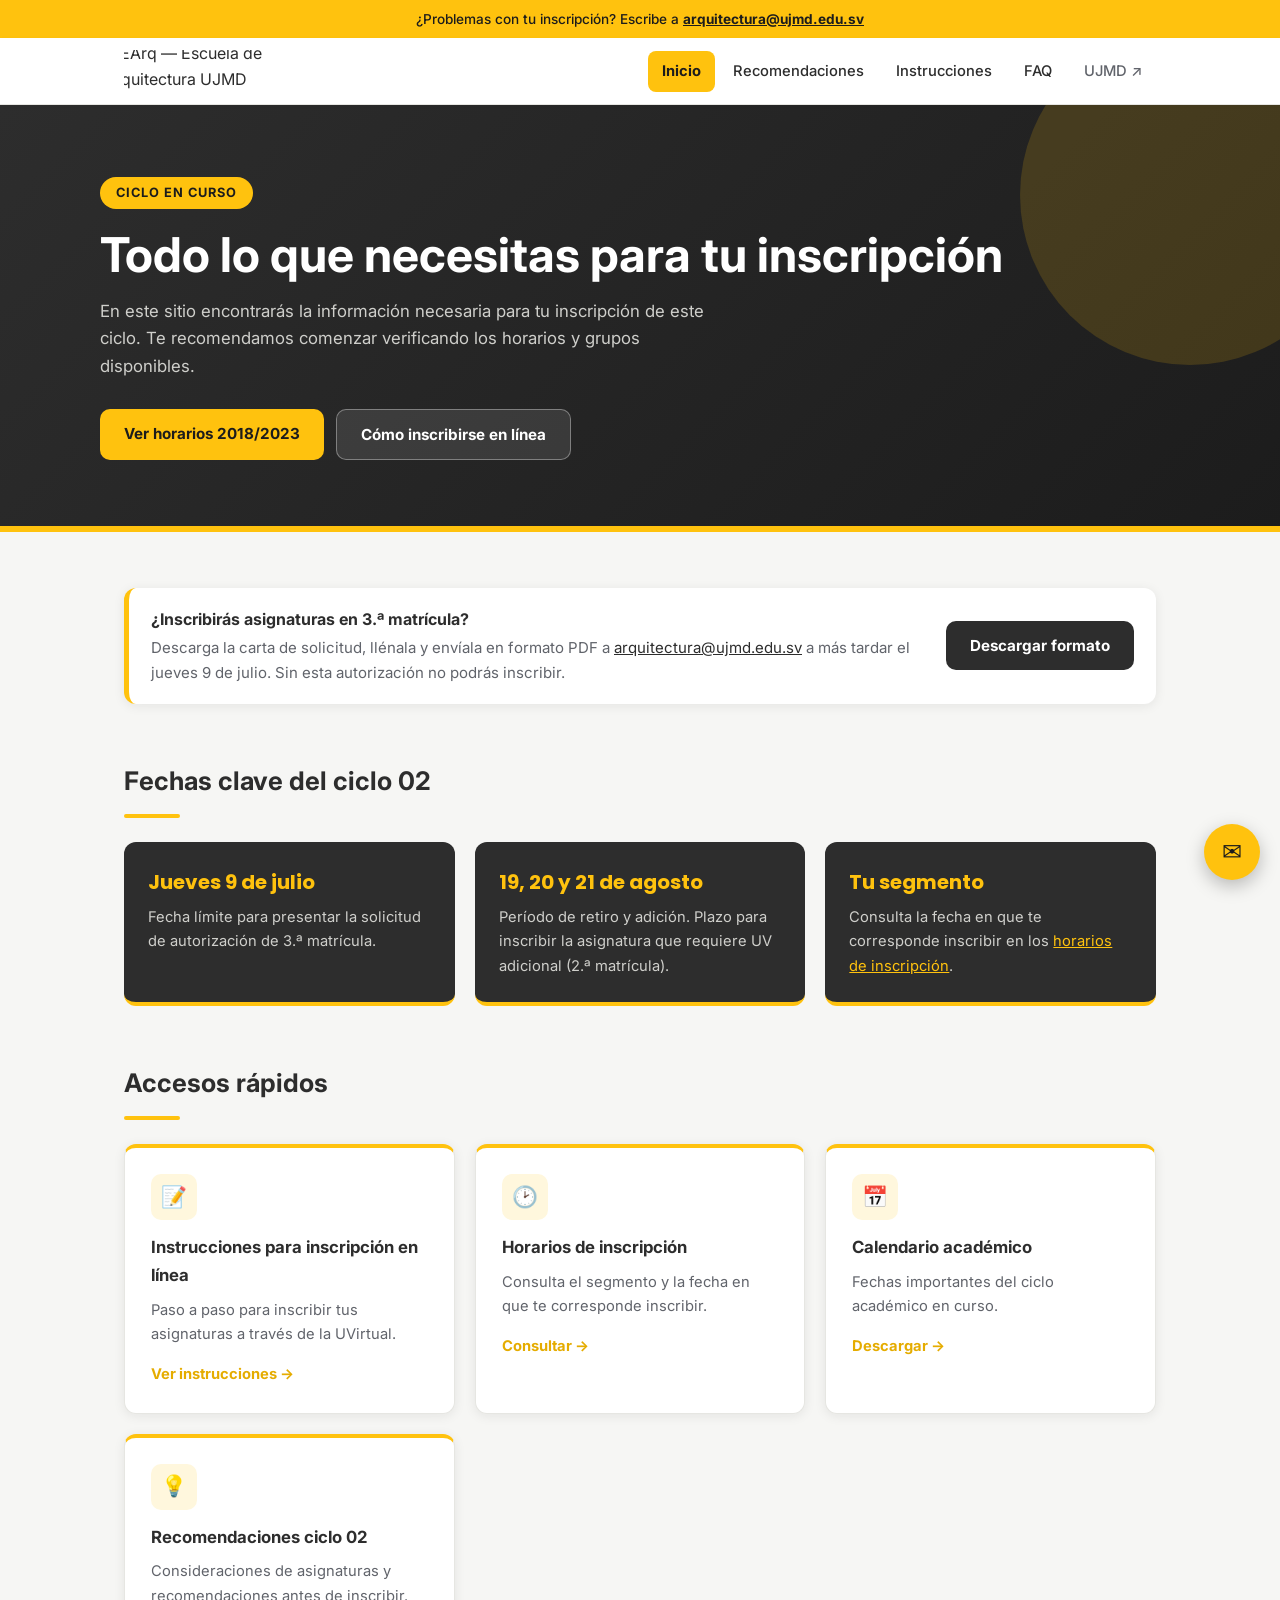
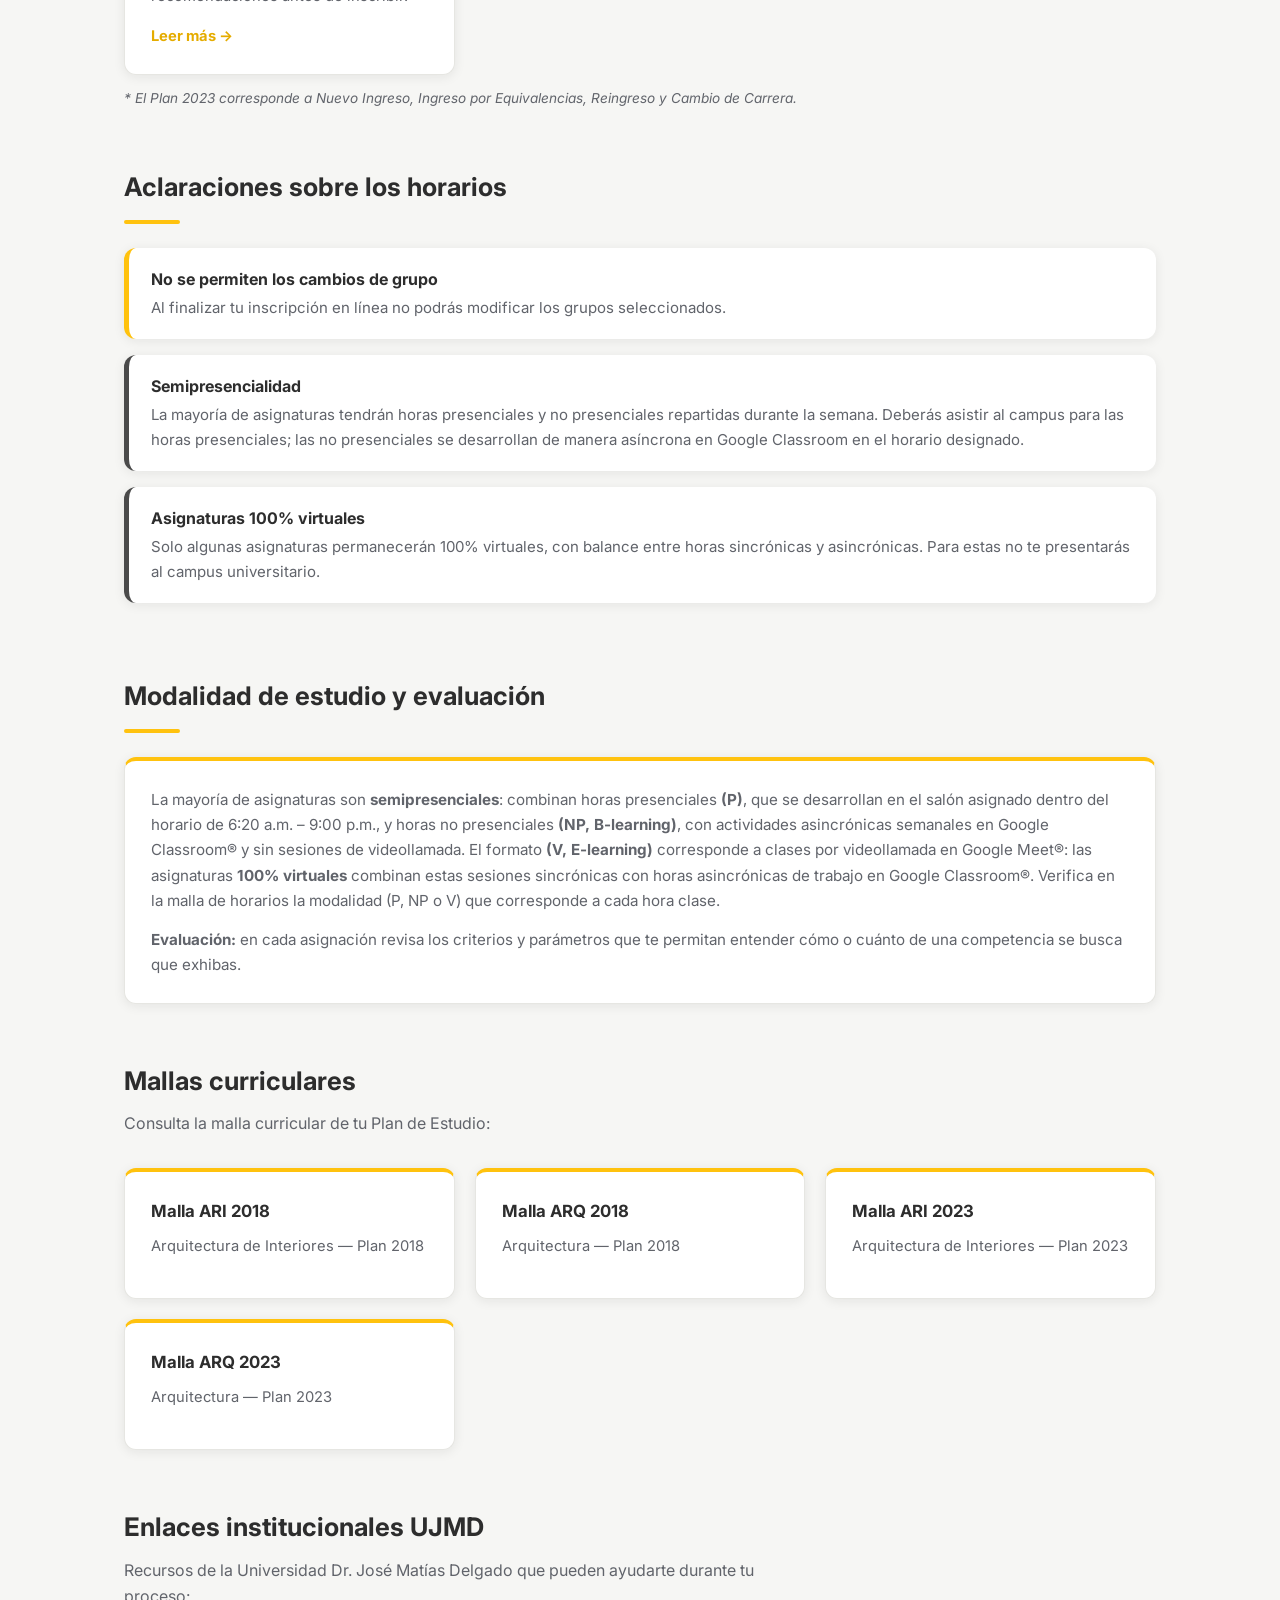
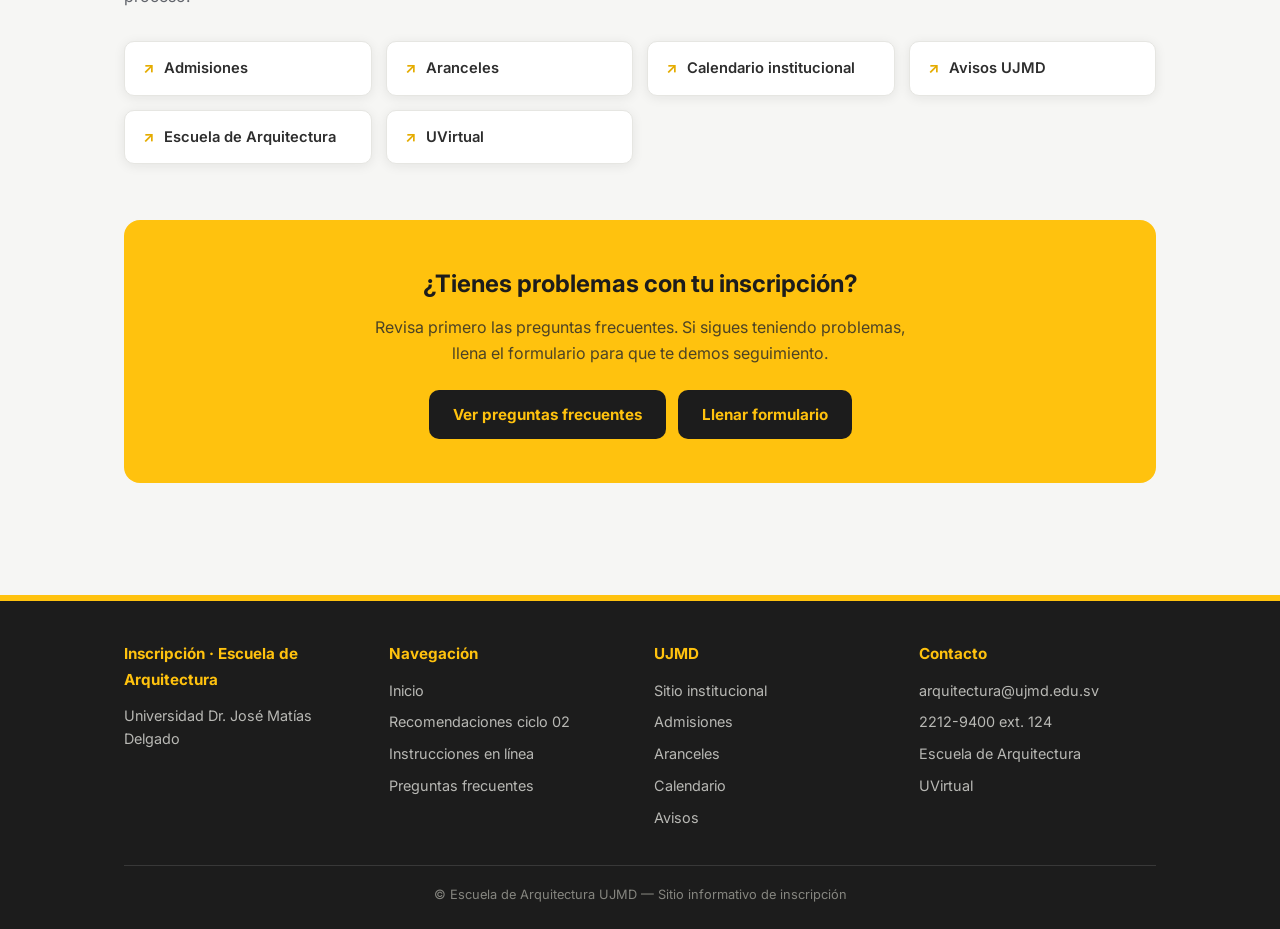
==== commit 5ae1adaf: "Add files via upload" ====
--- a/index.html
+++ b/index.html
@@ -139,8 +139,10 @@
       <div class="contenedor">
         <h2 class="seccion-titulo">Modalidad de estudio y evaluación</h2>
         <div class="linea-acento"></div>
-        <p class="seccion-sub" style="margin-bottom:16px;">La mayoría de asignaturas son semipresenciales: combinan horas presenciales (P), que se desarrollan en el salón asignado dentro del horario de 6:20 a.m. – 9:00 p.m., y horas no presenciales (NP), en las que trabajas por tu cuenta en la plataforma sin sesiones de Google Meet®. Las asignaturas 100% virtuales combinan horas asincrónicas con trabajo en Google Classroom® y sesiones sincrónicas por Google Meet®. Verifica en la malla de horarios la modalidad que corresponde a cada hora clase.</p>
-        <p class="seccion-sub" style="margin-bottom:0;">Sobre la evaluación: en cada asignación revisa los criterios y parámetros que te permitan entender cómo o cuánto de una competencia se busca que exhibas.</p>
+        <div class="tarjeta" style="max-width:none;">
+          <p style="font-size:0.95rem; color:var(--texto-suave); margin-bottom:14px;">La mayoría de asignaturas son <strong>semipresenciales</strong>: combinan horas presenciales <strong>(P)</strong>, que se desarrollan en el salón asignado dentro del horario de 6:20 a.m. – 9:00 p.m., y horas no presenciales <strong>(NP, B-learning)</strong>, con actividades asincrónicas semanales en Google Classroom® y sin sesiones de videollamada. El formato <strong>(V, E-learning)</strong> corresponde a clases por videollamada en Google Meet®: las asignaturas <strong>100% virtuales</strong> combinan estas sesiones sincrónicas con horas asincrónicas de trabajo en Google Classroom®. Verifica en la malla de horarios la modalidad (P, NP o V) que corresponde a cada hora clase.</p>
+          <p style="font-size:0.95rem; color:var(--texto-suave); margin-bottom:0;"><strong>Evaluación:</strong> en cada asignación revisa los criterios y parámetros que te permitan entender cómo o cuánto de una competencia se busca que exhibas.</p>
+        </div>
       </div>
     </section>
 
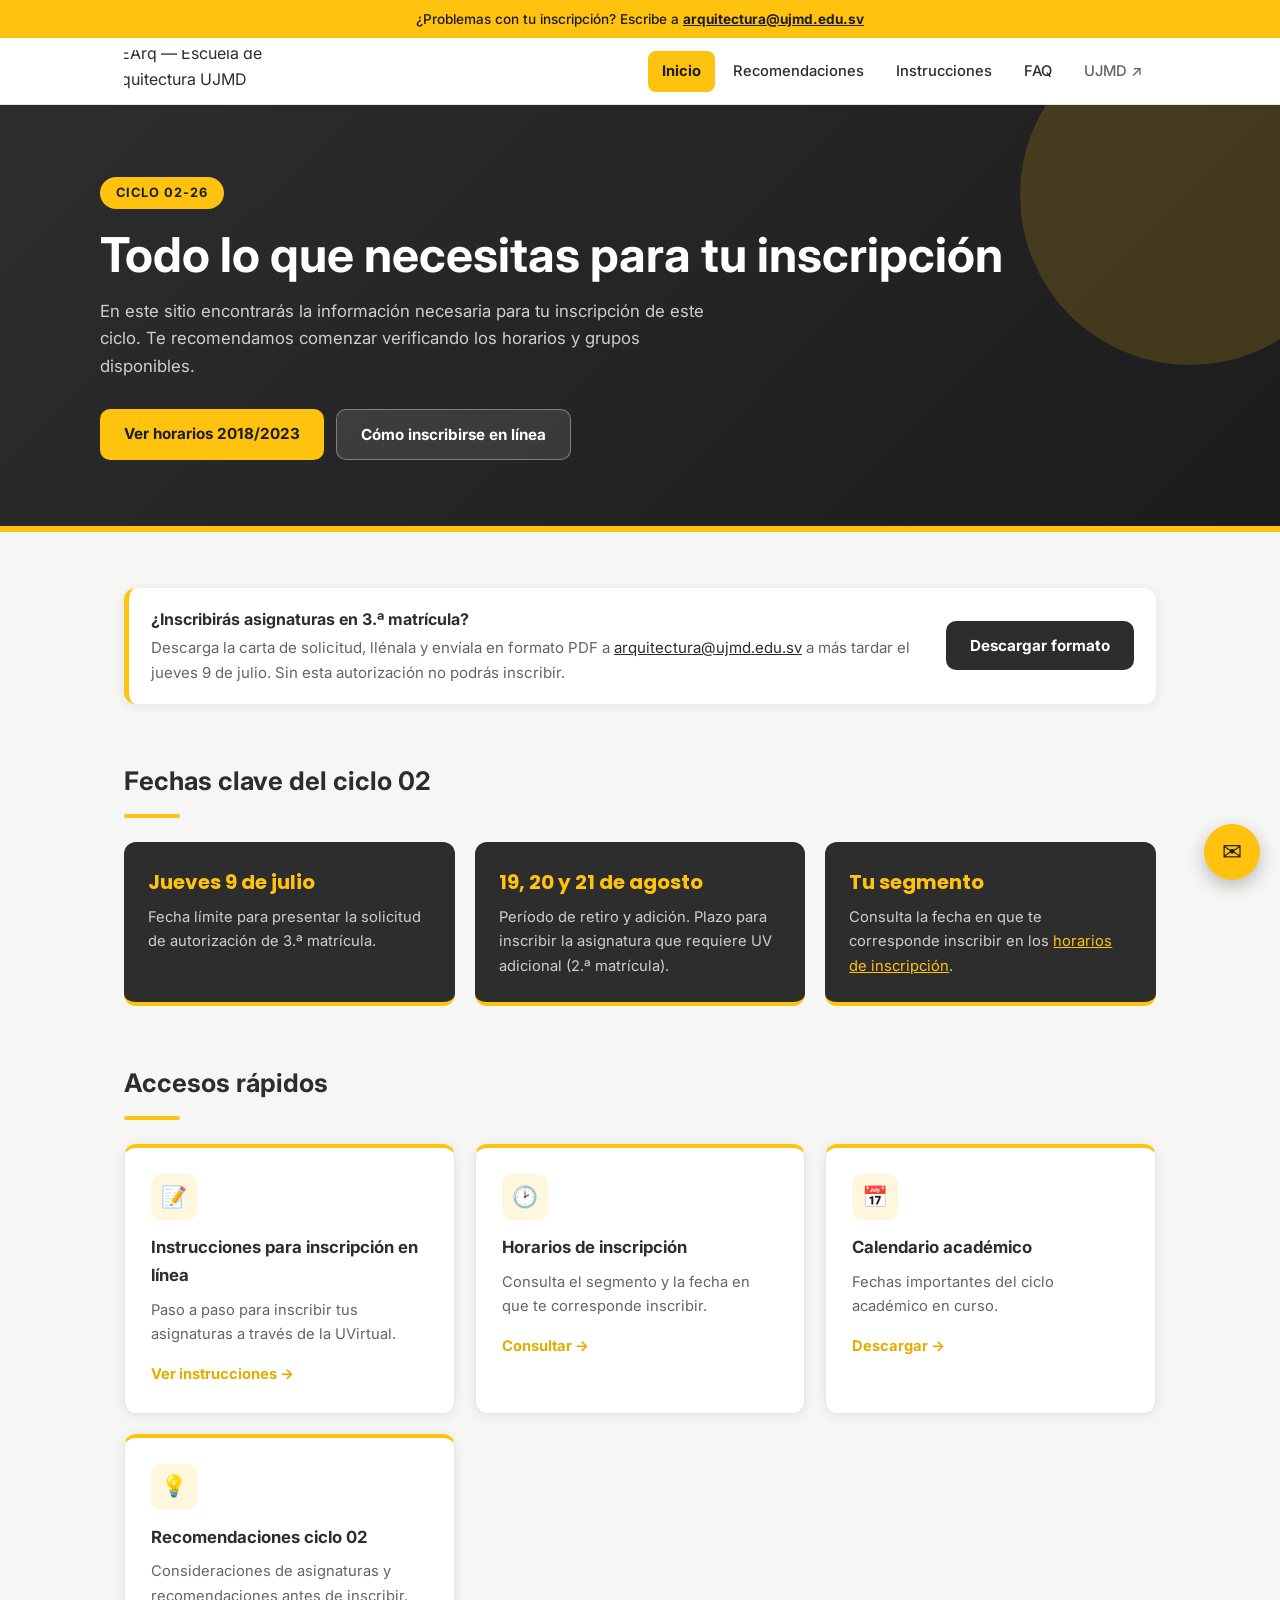
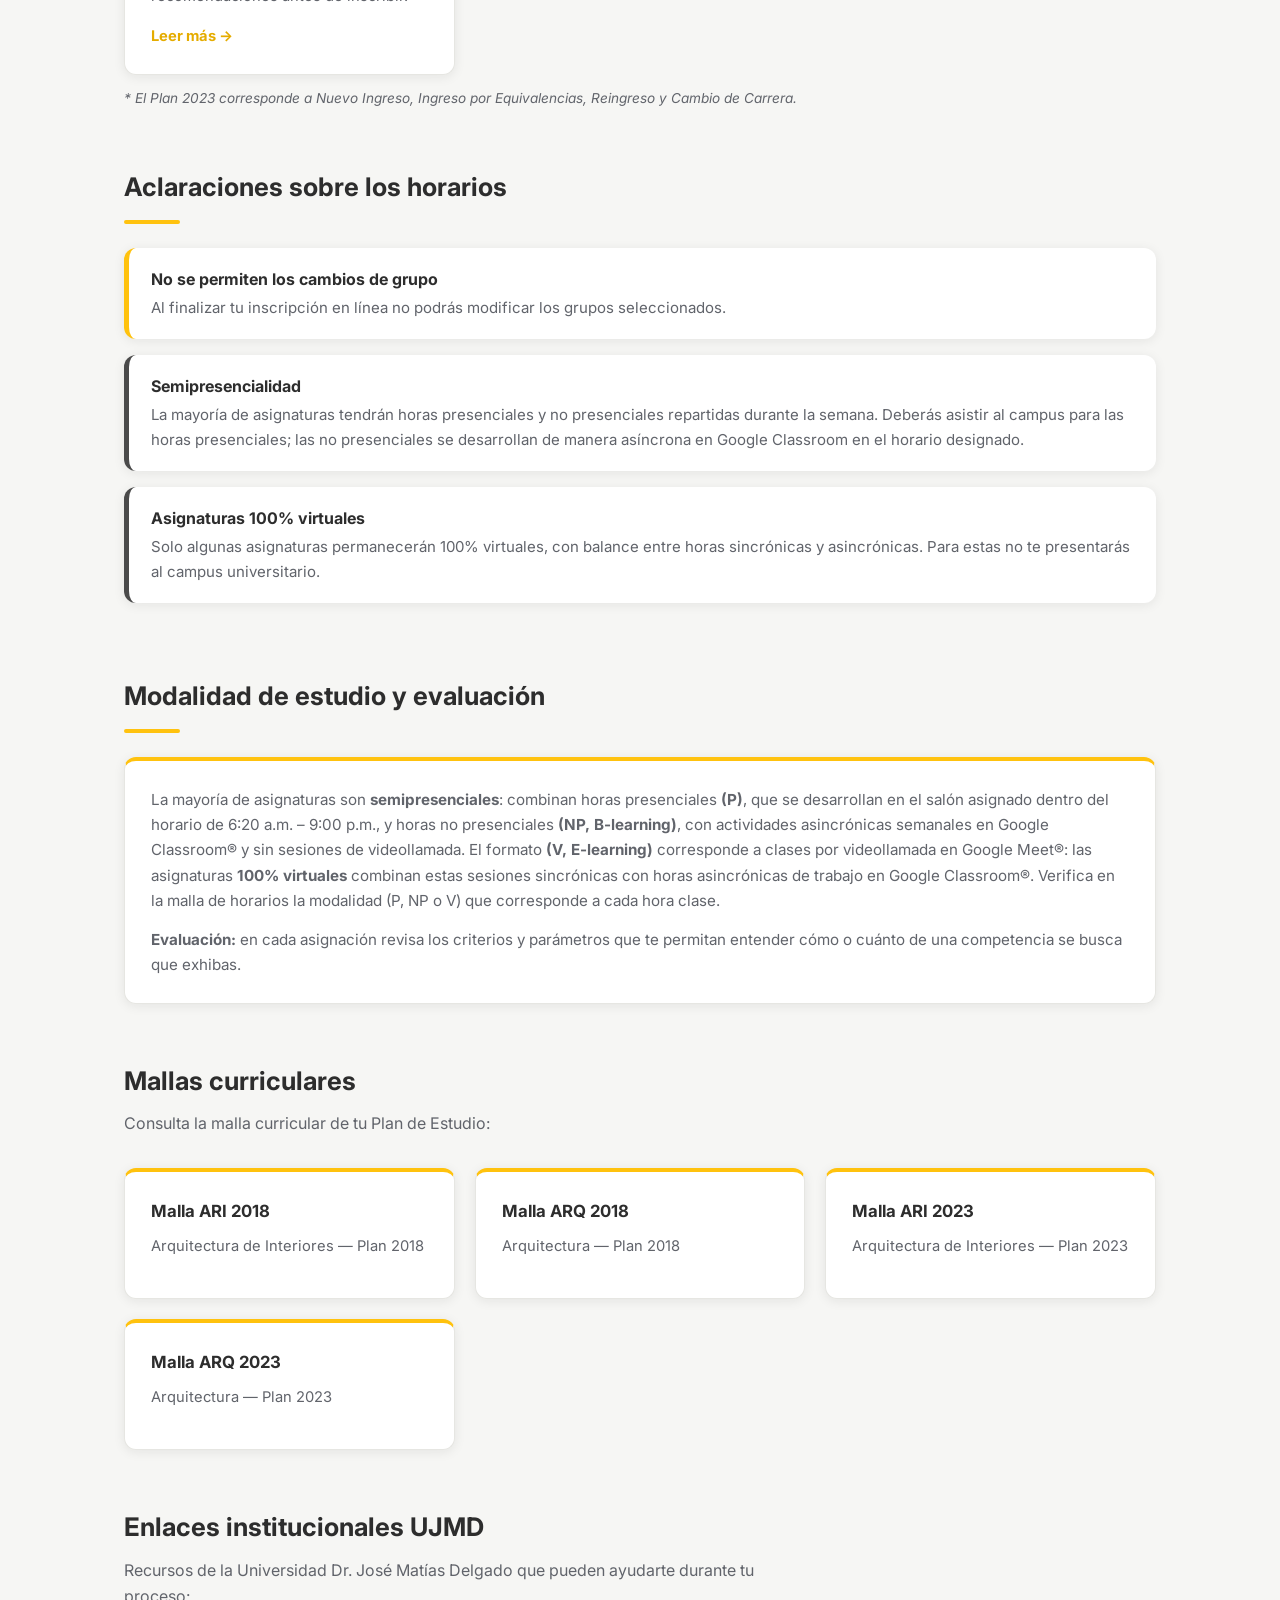
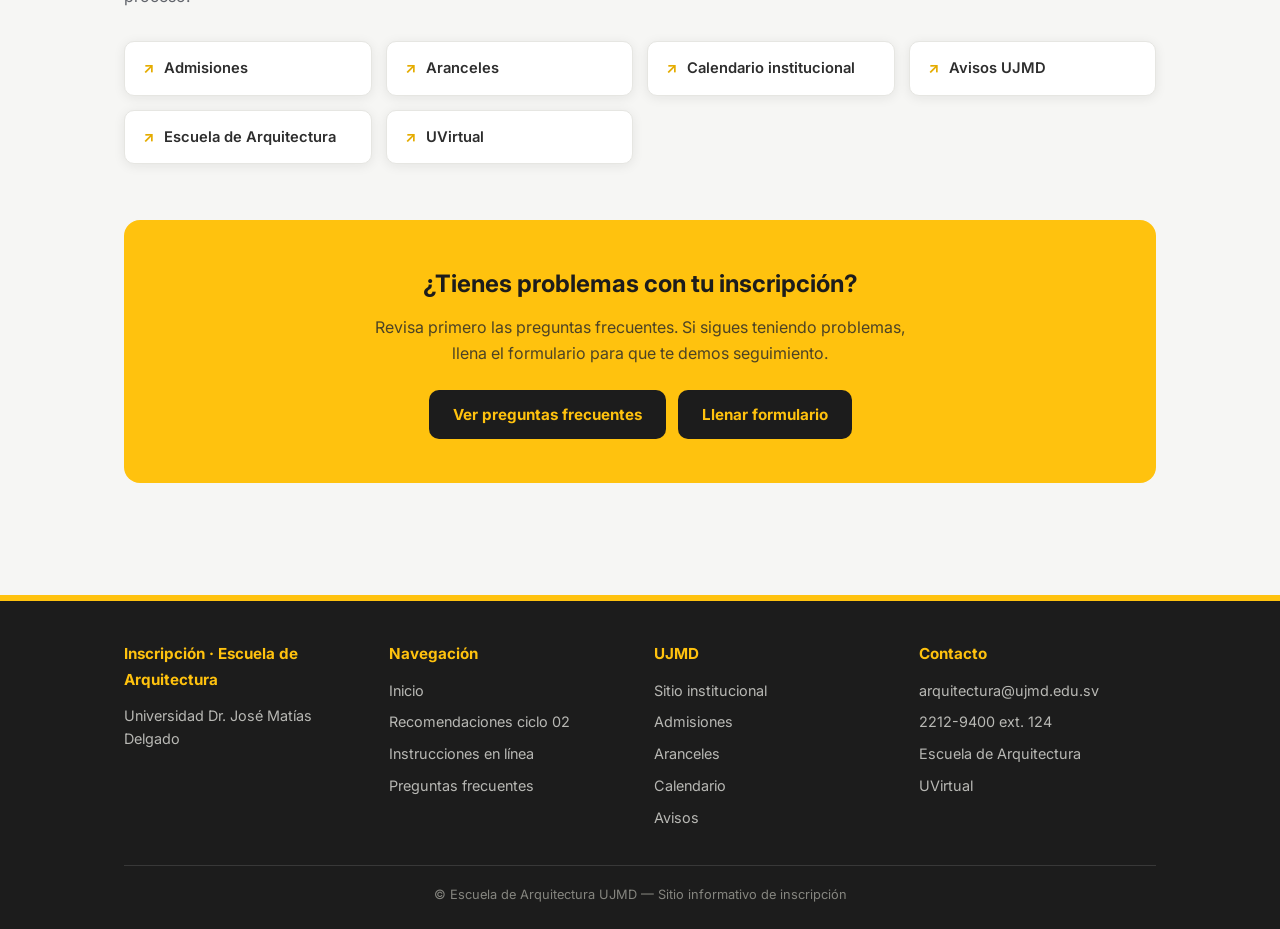
==== commit 89b94530: "index.html" ====
--- a/index.html
+++ b/index.html
@@ -33,7 +33,7 @@
 
   <section class="hero">
     <div class="hero-contenido">
-      <span class="etiqueta">Ciclo en curso</span>
+      <span class="etiqueta">Ciclo 02-26</span>
       <h1>Todo lo que necesitas para tu inscripción</h1>
       <p>En este sitio encontrarás la información necesaria para tu inscripción de este ciclo. Te recomendamos comenzar verificando los horarios y grupos disponibles.</p>
       <div class="hero-botones">
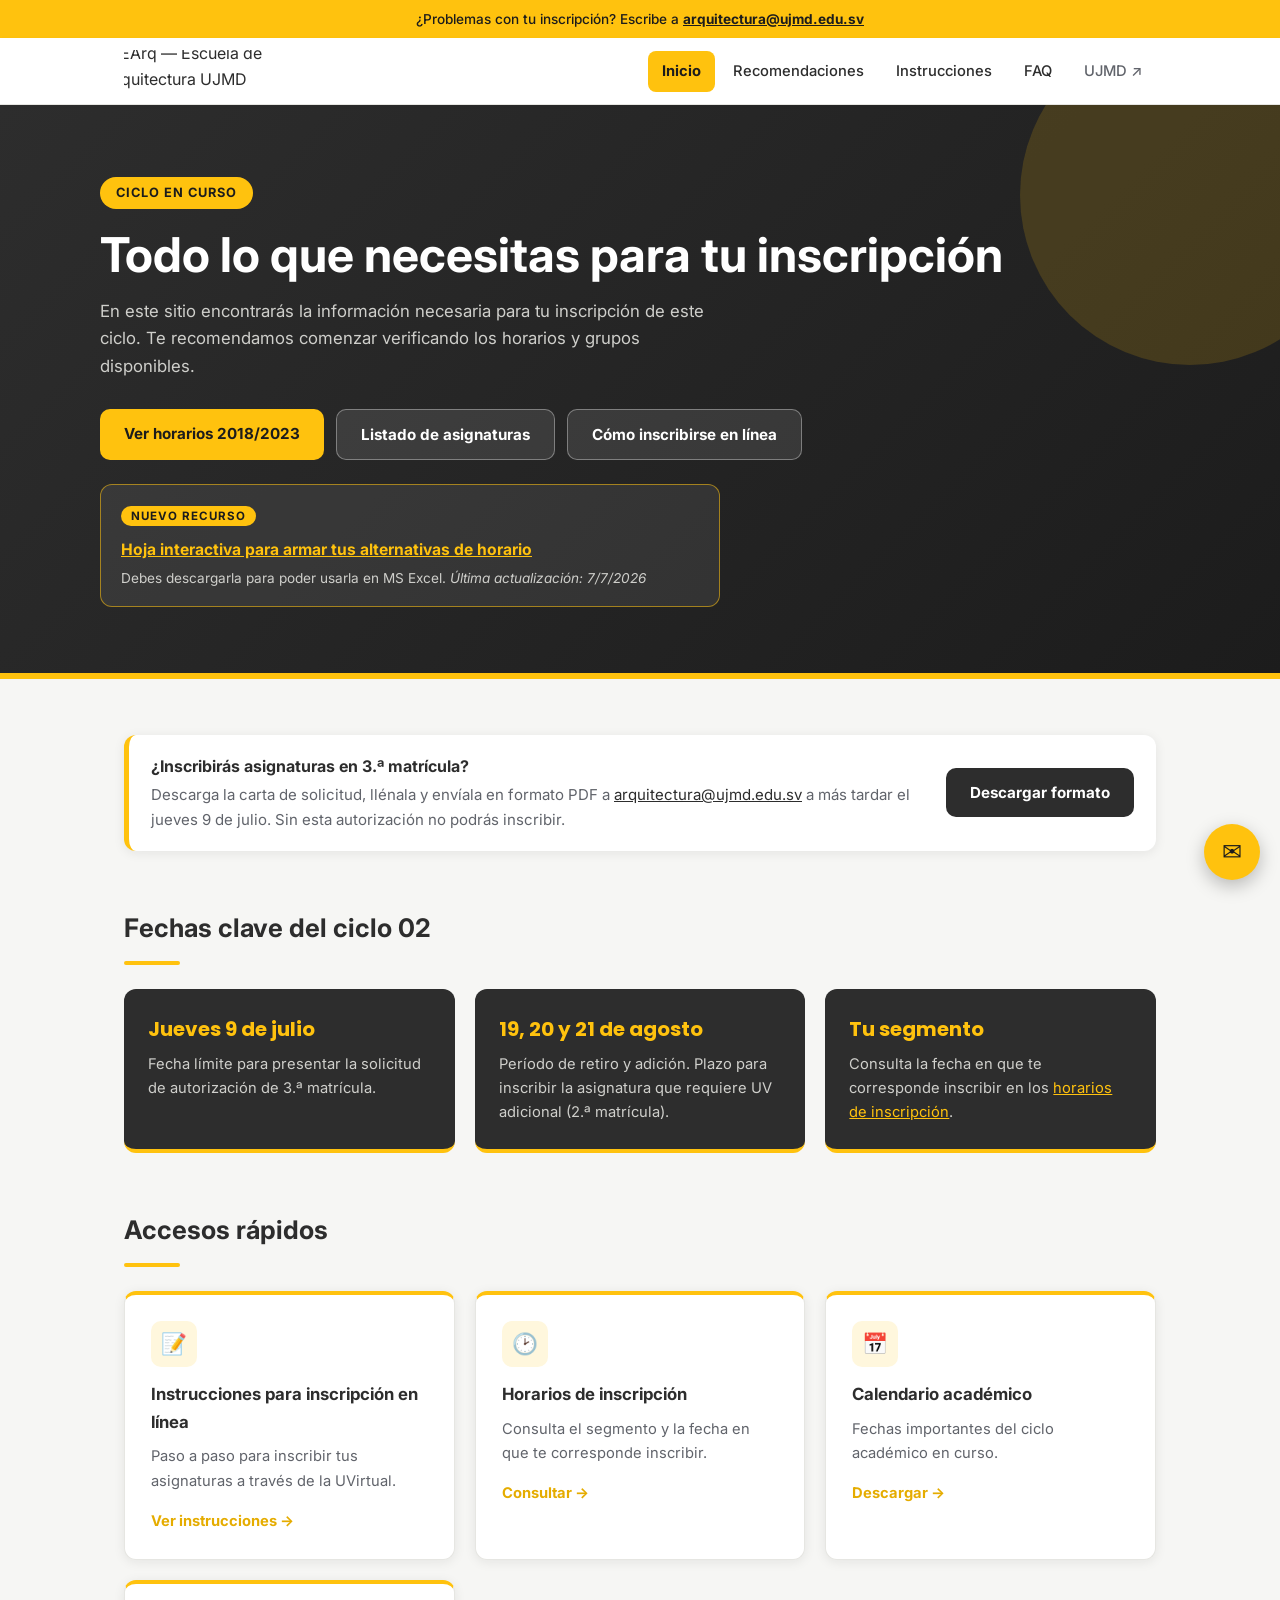
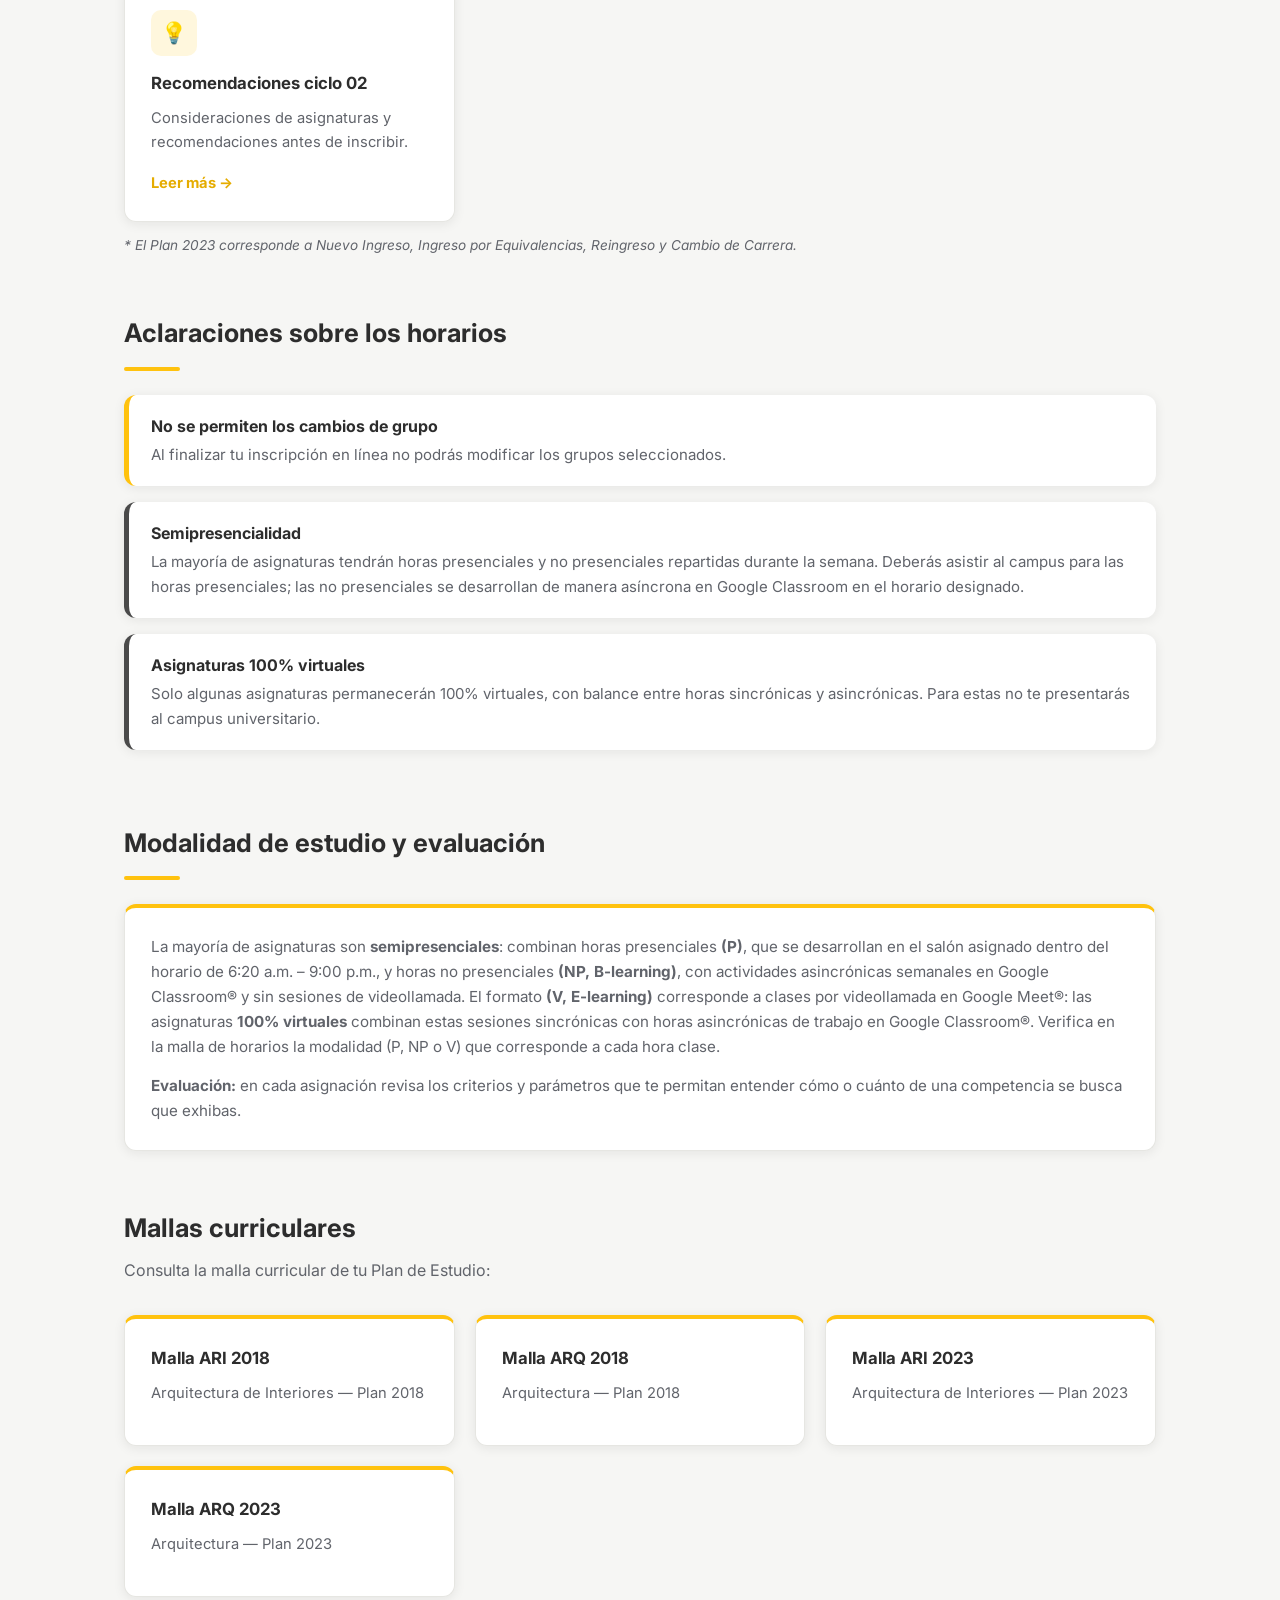
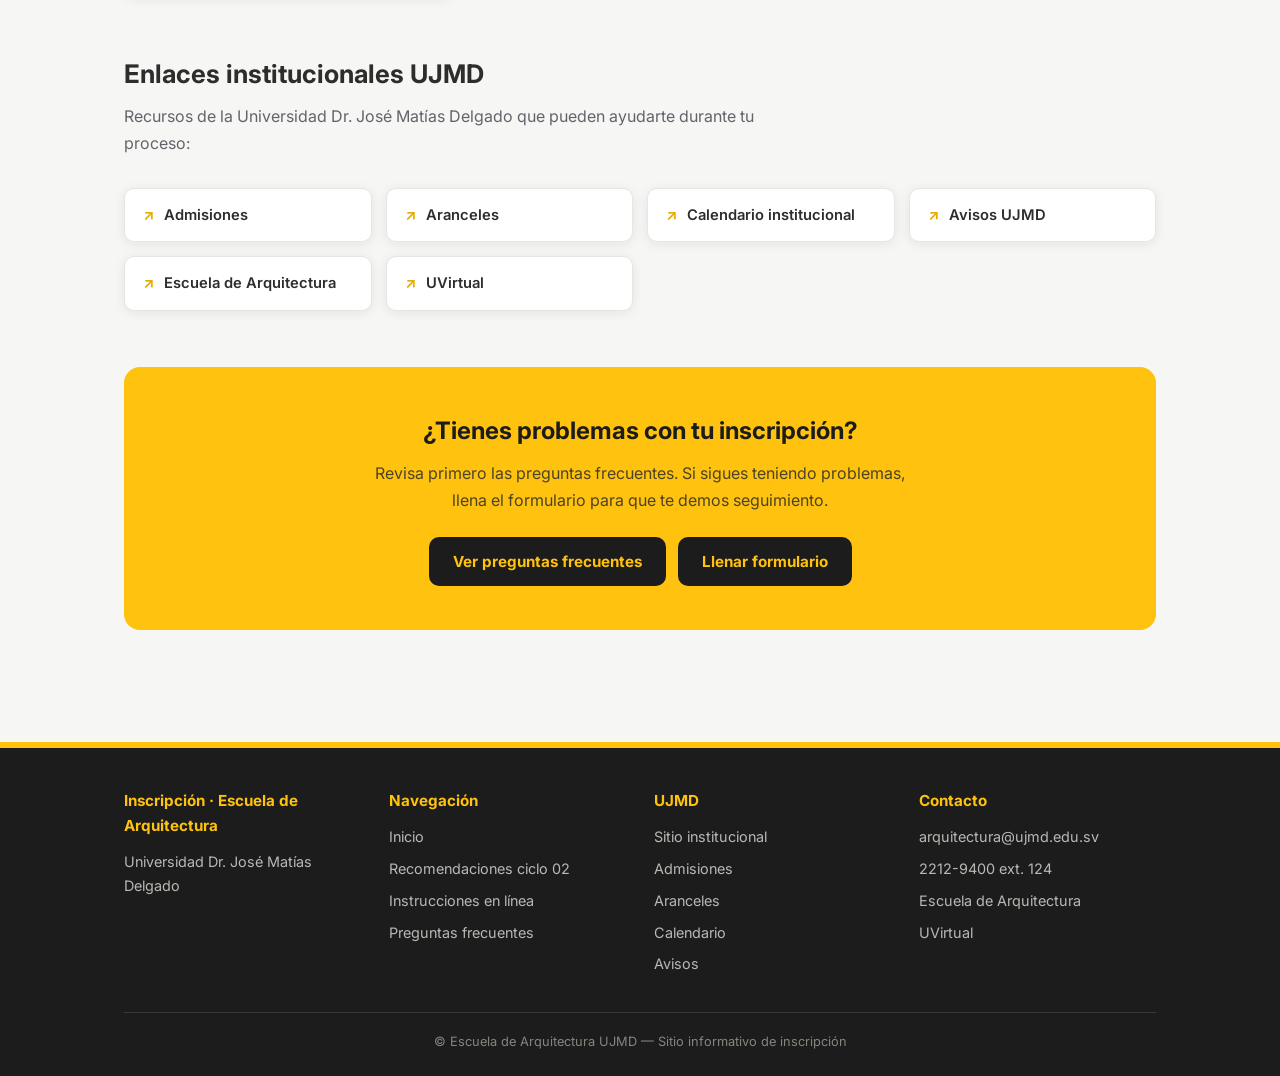
==== commit 380ac693: "index.html" ====
--- a/index.html
+++ b/index.html
@@ -33,12 +33,22 @@
 
   <section class="hero">
     <div class="hero-contenido">
-      <span class="etiqueta">Ciclo 02-26</span>
+      <span class="etiqueta">Ciclo en curso</span>
       <h1>Todo lo que necesitas para tu inscripción</h1>
       <p>En este sitio encontrarás la información necesaria para tu inscripción de este ciclo. Te recomendamos comenzar verificando los horarios y grupos disponibles.</p>
       <div class="hero-botones">
         <a class="btn btn-amarillo" href="https://drive.google.com/open?id=1923eWimsNDPZbsRJVhP5gRsiucGjTOb5" target="_blank" rel="noopener">Ver horarios 2018/2023</a>
+        <a class="btn btn-claro" href="https://drive.google.com/open?id=1y3ivrCp_7fT7D3oIXPWiKIe9DtbUjibN" target="_blank" rel="noopener">Listado de asignaturas</a>
         <a class="btn btn-claro" href="instrucciones.html">Cómo inscribirse en línea</a>
+      </div>
+
+      <!-- Nuevo recurso: hoja interactiva de horarios. Edita la fecha de actualización aquí abajo. -->
+      <div style="margin-top:24px; background:rgba(255,255,255,0.08); border:1px solid rgba(255,194,14,0.55); border-radius:12px; padding:16px 20px; max-width:620px;">
+        <span style="background:var(--amarillo); color:var(--gris-profundo); font-weight:700; font-size:0.72rem; letter-spacing:1px; text-transform:uppercase; padding:3px 10px; border-radius:999px;">Nuevo recurso</span>
+        <p style="margin:10px 0 4px; font-size:0.98rem;">
+          <a href="https://docs.google.com/spreadsheets/d/15Bo3qzZ-b8wHty07IjirQ-MpVF-Xn2zj?rtpof=true&amp;usp=drive_fs" target="_blank" rel="noopener" style="color:var(--amarillo); font-weight:700;">Hoja interactiva para armar tus alternativas de horario</a>
+        </p>
+        <p style="color:#cfcfcb; font-size:0.85rem; margin:0;">Debes descargarla para poder usarla en MS Excel. <em>Última actualización: 7/7/2026</em></p>
       </div>
     </div>
   </section>
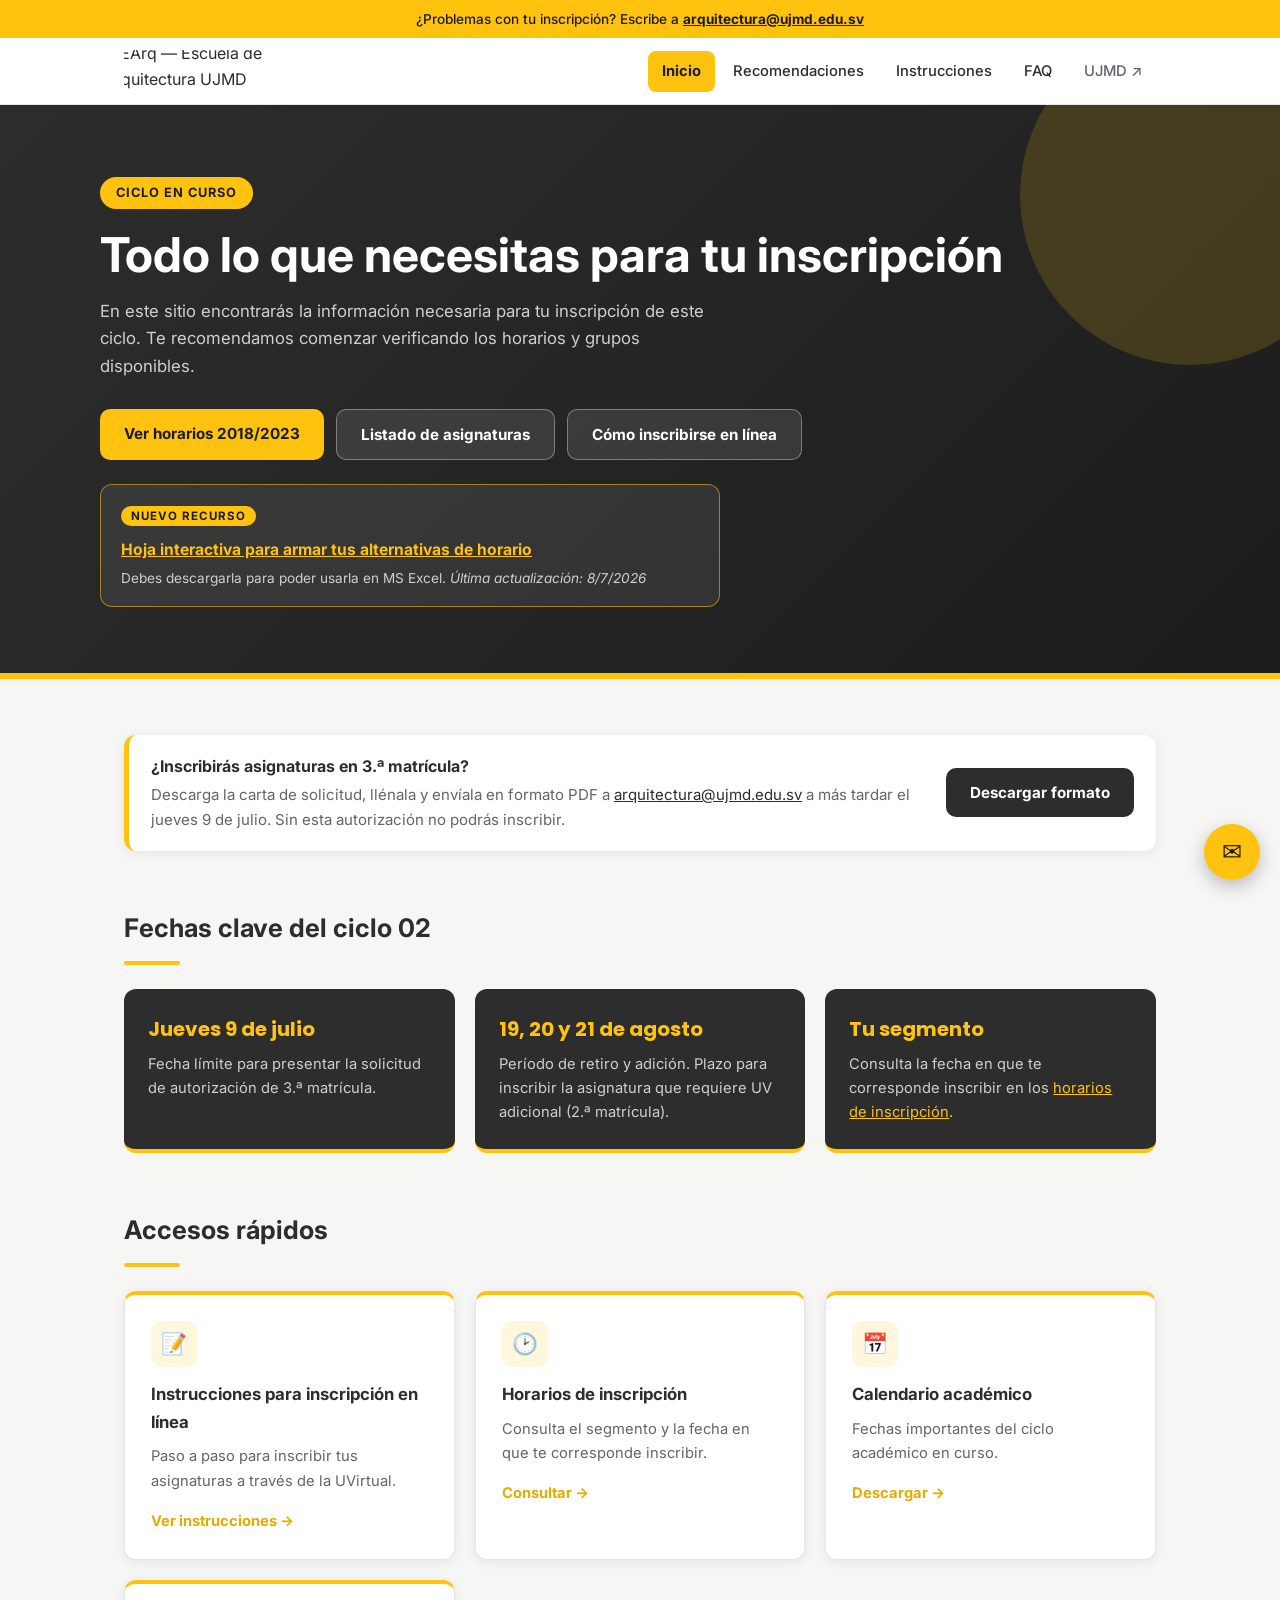
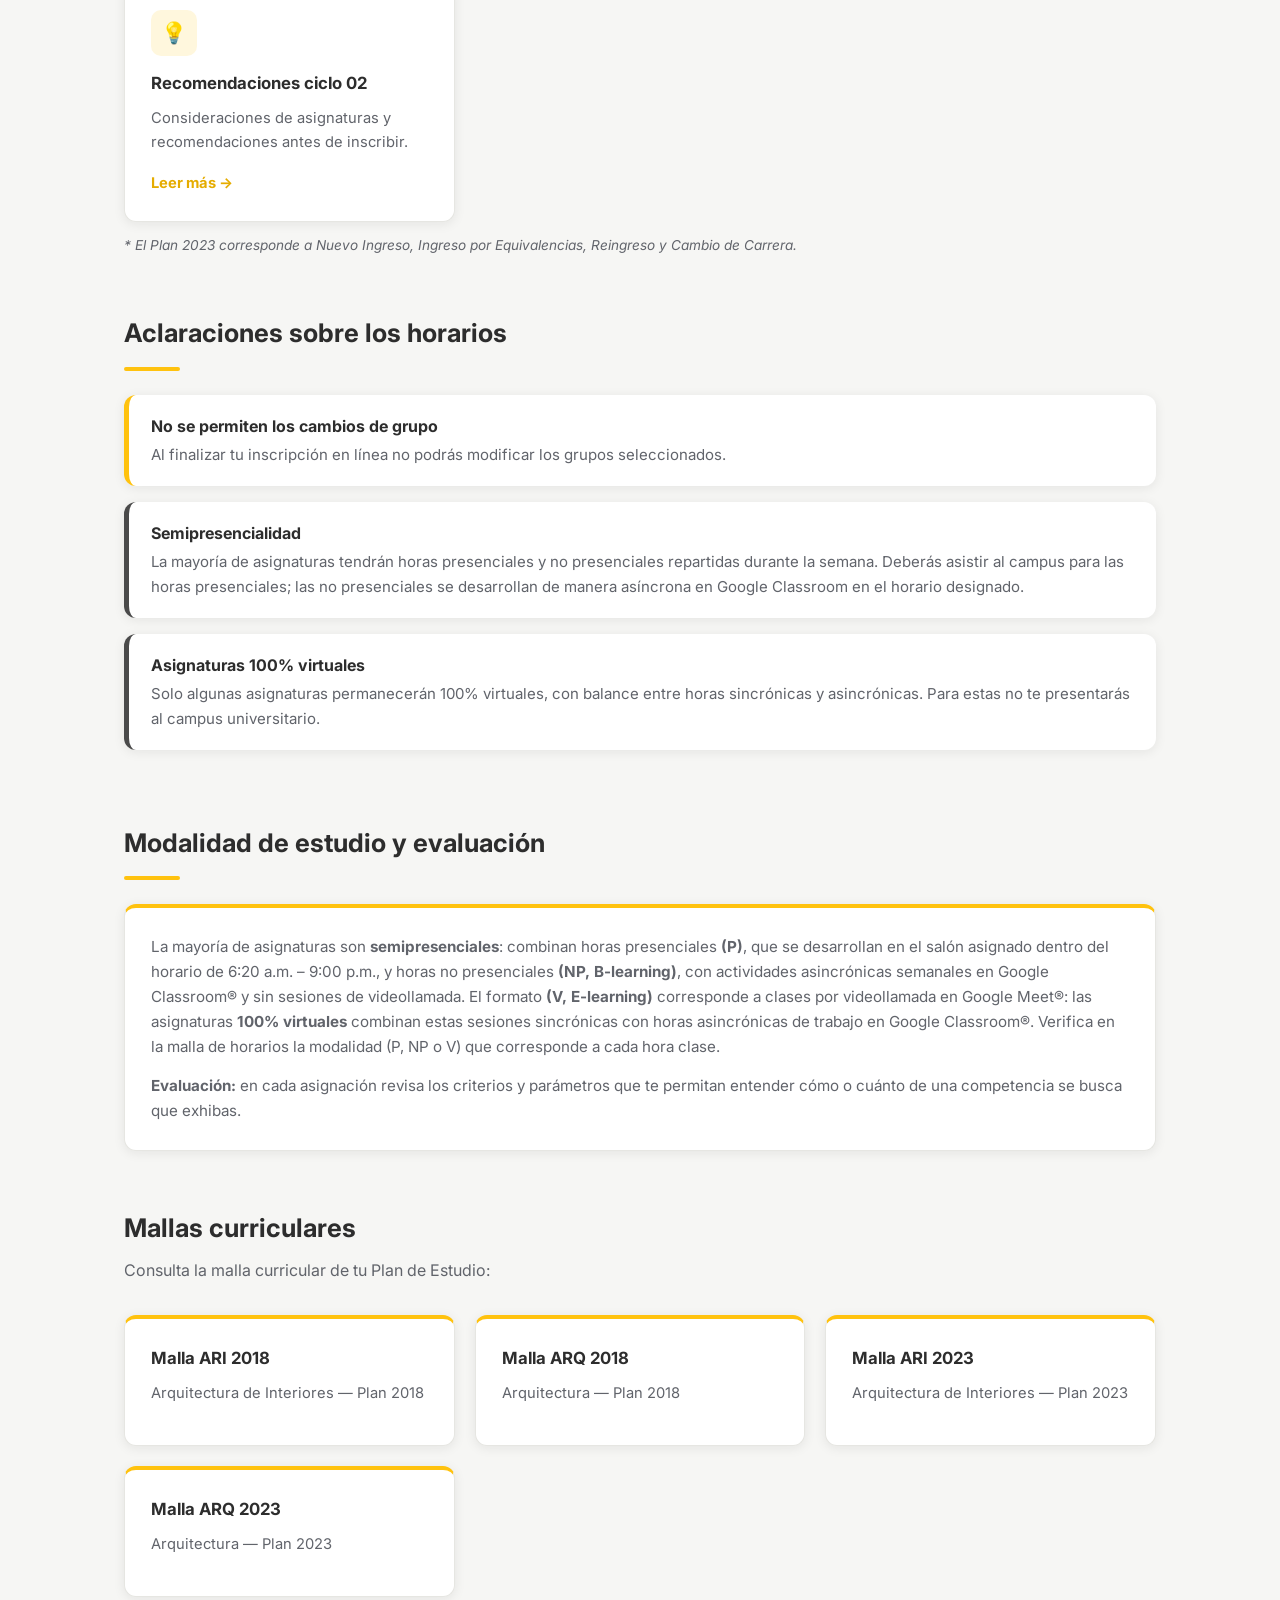
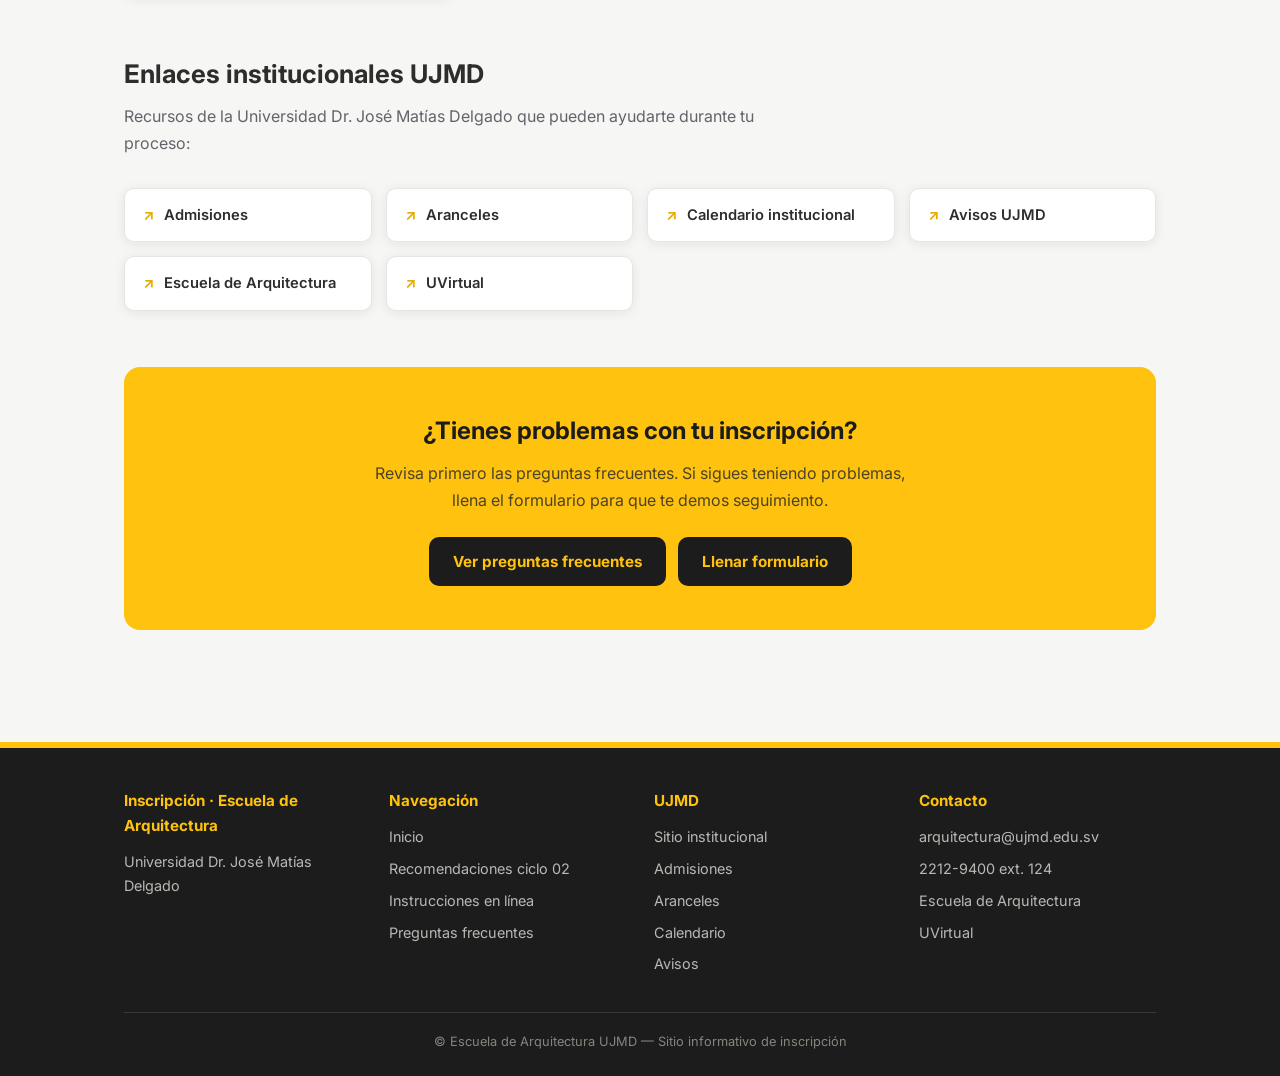
==== commit 6d51ec23: "index.html" ====
--- a/index.html
+++ b/index.html
@@ -46,9 +46,9 @@
       <div style="margin-top:24px; background:rgba(255,255,255,0.08); border:1px solid rgba(255,194,14,0.55); border-radius:12px; padding:16px 20px; max-width:620px;">
         <span style="background:var(--amarillo); color:var(--gris-profundo); font-weight:700; font-size:0.72rem; letter-spacing:1px; text-transform:uppercase; padding:3px 10px; border-radius:999px;">Nuevo recurso</span>
         <p style="margin:10px 0 4px; font-size:0.98rem;">
-          <a href="https://docs.google.com/spreadsheets/d/15Bo3qzZ-b8wHty07IjirQ-MpVF-Xn2zj?rtpof=true&amp;usp=drive_fs" target="_blank" rel="noopener" style="color:var(--amarillo); font-weight:700;">Hoja interactiva para armar tus alternativas de horario</a>
+          <a href="https://docs.google.com/spreadsheets/d/16tKmF9h26Kjmy846Naq4Z-XloA2qgfeH?rtpof=true&usp=drive_fs" target="_blank" rel="noopener" style="color:var(--amarillo); font-weight:700;">Hoja interactiva para armar tus alternativas de horario</a>
         </p>
-        <p style="color:#cfcfcb; font-size:0.85rem; margin:0;">Debes descargarla para poder usarla en MS Excel. <em>Última actualización: 7/7/2026</em></p>
+        <p style="color:#cfcfcb; font-size:0.85rem; margin:0;">Debes descargarla para poder usarla en MS Excel. <em>Última actualización: 8/7/2026</em></p>
       </div>
     </div>
   </section>
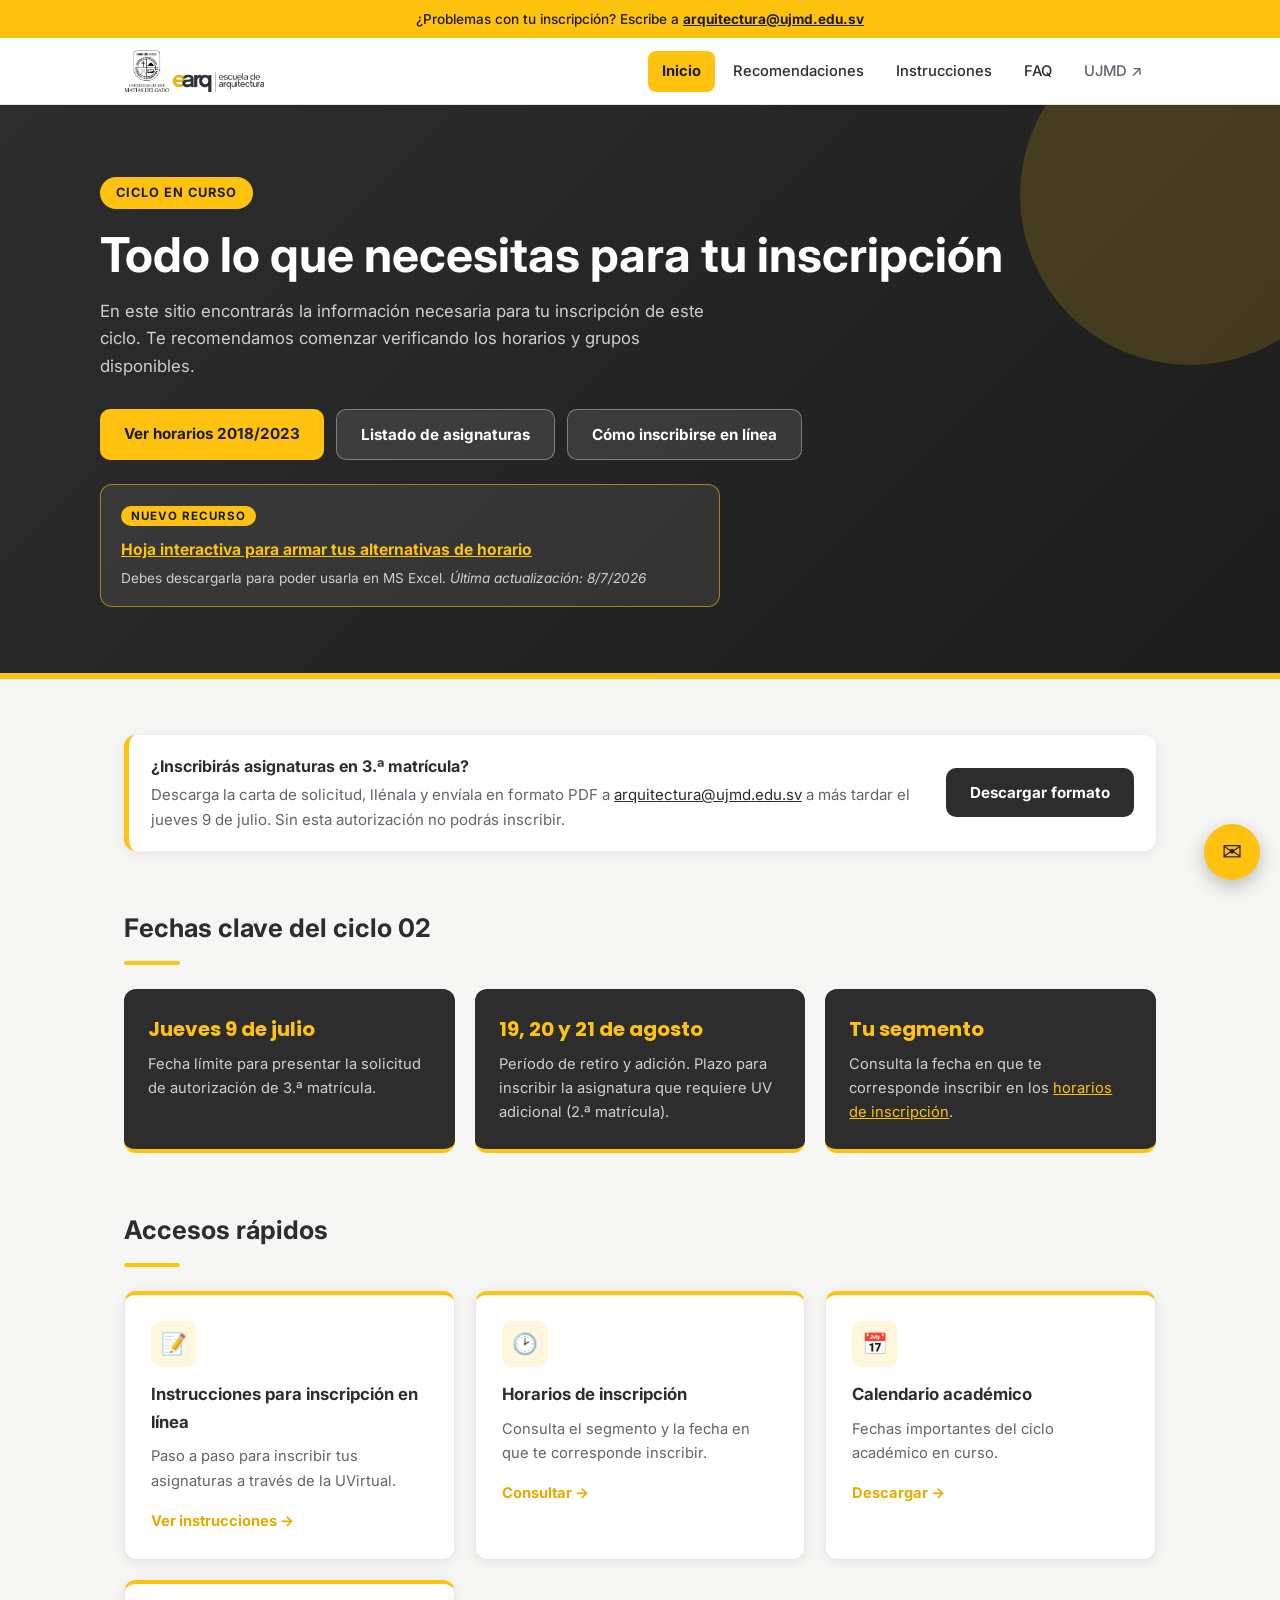
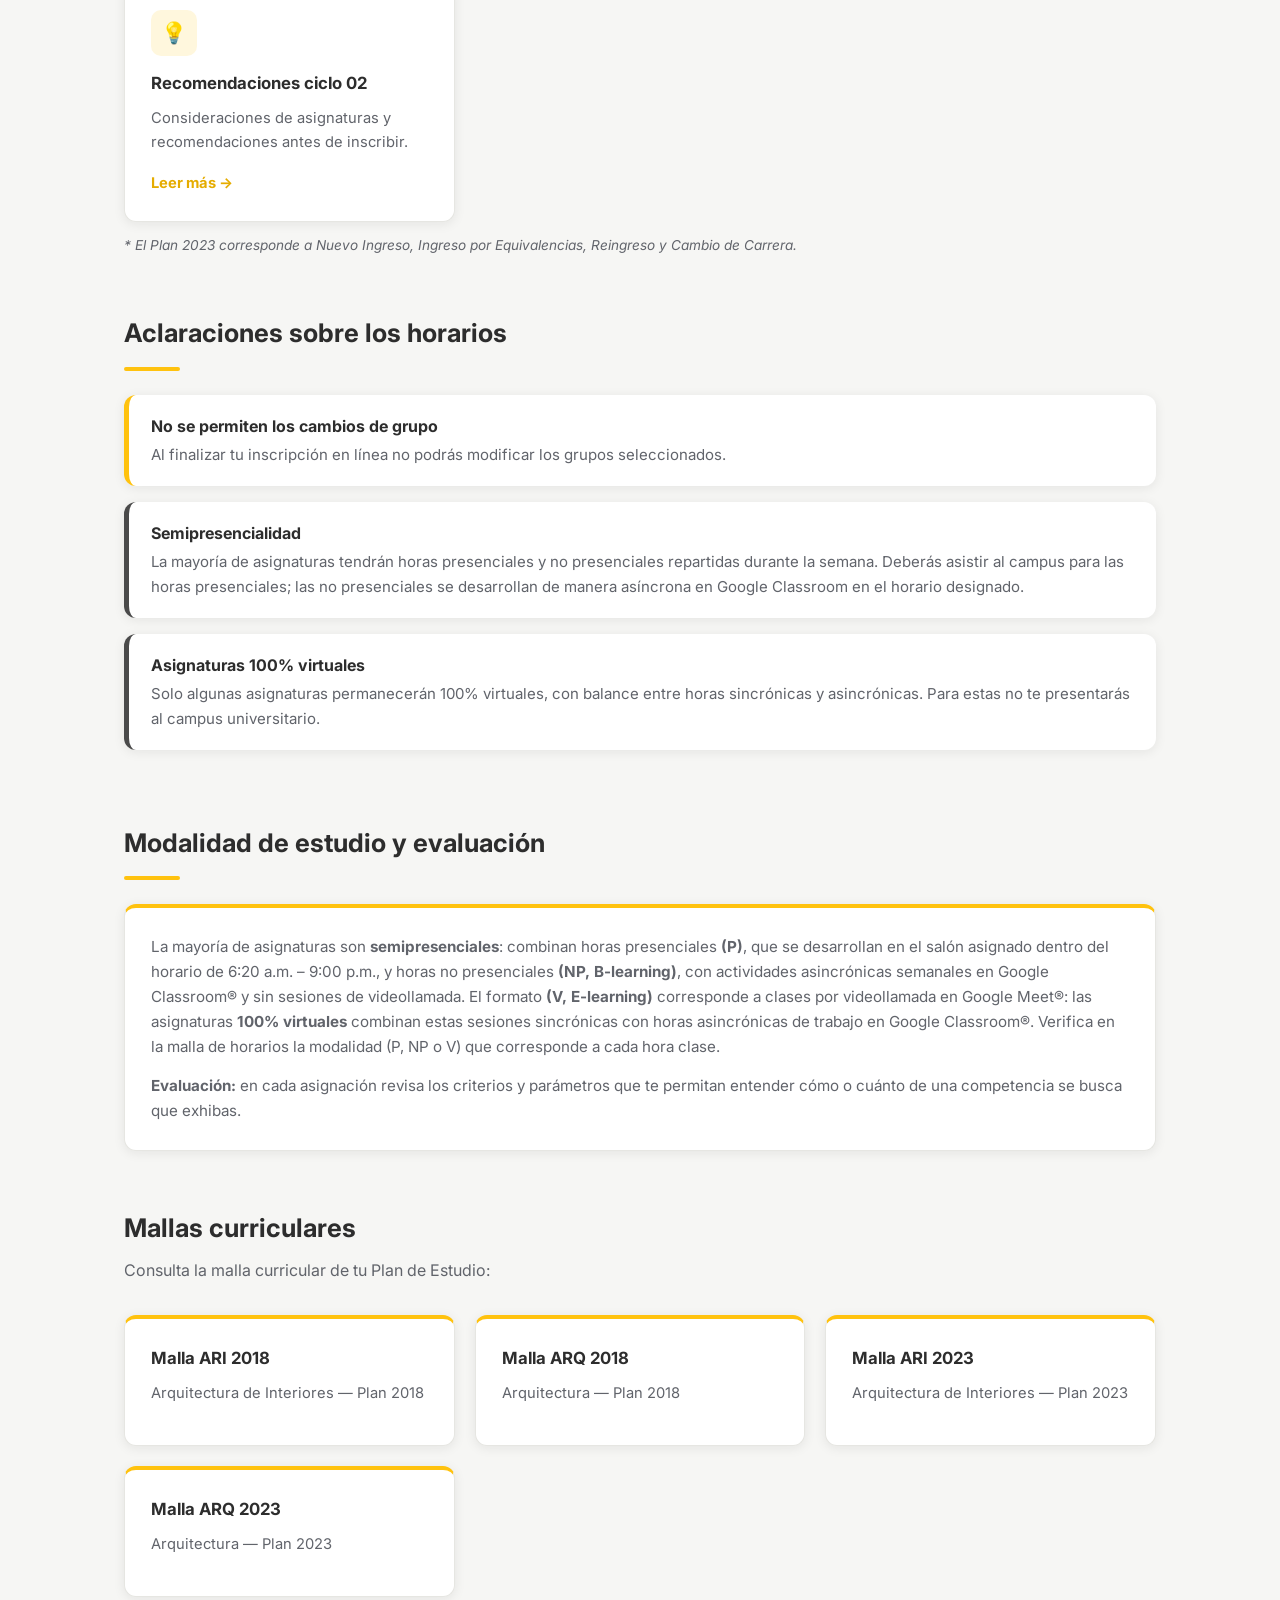
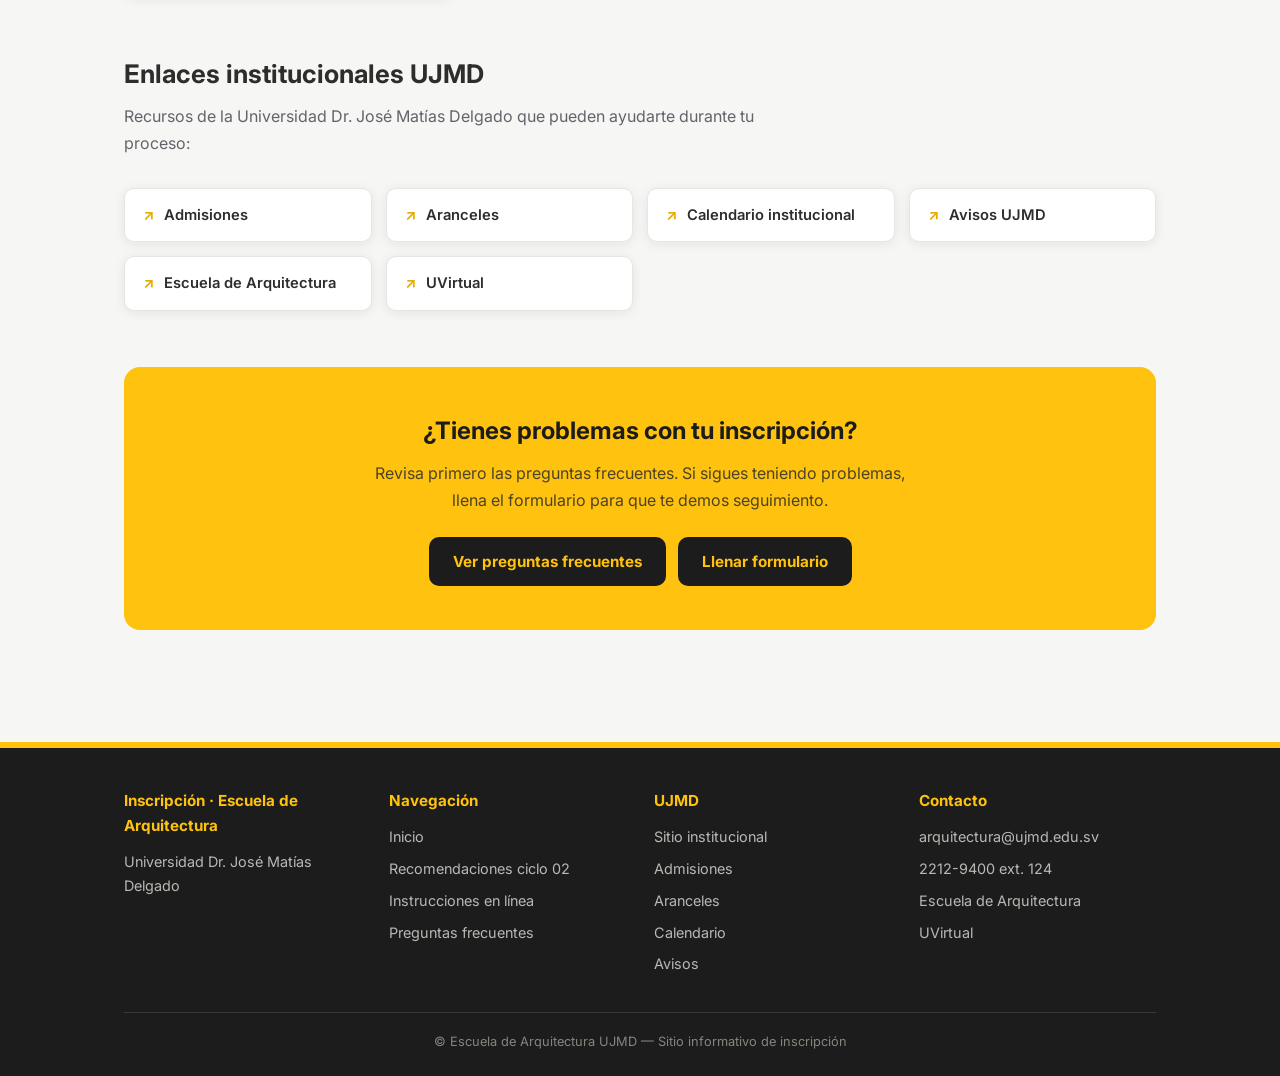
==== commit 379dbe68: "Reorganizar sitio: datos del ciclo, plantilla compartida y estilos - ciclo.js: número de ciclo, fech" ====
--- a/index.html
+++ b/index.html
@@ -8,28 +8,12 @@
   <link rel="preconnect" href="https://fonts.googleapis.com">
   <link href="https://fonts.googleapis.com/css2?family=Inter:wght@400;500;600;700;800&family=Poppins:wght@400;700&display=swap" rel="stylesheet">
   <link rel="stylesheet" href="styles.css">
+  <script src="ciclo.js"></script>
+  <script src="plantilla.js"></script>
 </head>
 <body>
 
-  <div class="aviso-superior">
-    ¿Problemas con tu inscripción? Escribe a <a href="mailto:arquitectura@ujmd.edu.sv">arquitectura@ujmd.edu.sv</a>
-  </div>
-
-  <header class="header">
-    <nav class="nav">
-      <a href="index.html" class="logo" aria-label="EArq — Escuela de Arquitectura UJMD">
-        <span class="logo-cut"><img src="LOGO%20EARQ-UJMD-01.png" alt="EArq — Escuela de Arquitectura UJMD"></span>
-      </a>
-      <button class="btn-menu" aria-label="Abrir menú">☰</button>
-      <ul class="menu">
-        <li><a href="index.html" class="activo">Inicio</a></li>
-        <li><a href="recomendaciones.html">Recomendaciones</a></li>
-        <li><a href="instrucciones.html">Instrucciones</a></li>
-        <li><a href="faq.html">FAQ</a></li>
-        <li><a href="https://www.ujmd.edu.sv/" target="_blank" rel="noopener" class="externo">UJMD ↗</a></li>
-      </ul>
-    </nav>
-  </header>
+  <sitio-encabezado activo="index"></sitio-encabezado>
 
   <section class="hero">
     <div class="hero-contenido">
@@ -37,55 +21,42 @@
       <h1>Todo lo que necesitas para tu inscripción</h1>
       <p>En este sitio encontrarás la información necesaria para tu inscripción de este ciclo. Te recomendamos comenzar verificando los horarios y grupos disponibles.</p>
       <div class="hero-botones">
-        <a class="btn btn-amarillo" href="https://drive.google.com/open?id=1923eWimsNDPZbsRJVhP5gRsiucGjTOb5" target="_blank" rel="noopener">Ver horarios 2018/2023</a>
-        <a class="btn btn-claro" href="https://drive.google.com/open?id=1y3ivrCp_7fT7D3oIXPWiKIe9DtbUjibN" target="_blank" rel="noopener">Listado de asignaturas</a>
+        <a class="btn btn-amarillo" href="#" data-ciclo-href="enlaces.horarios" data-ciclo="textoBotonHorarios" target="_blank" rel="noopener"></a>
+        <a class="btn btn-claro" href="#" data-ciclo-href="enlaces.listadoAsignaturas" target="_blank" rel="noopener">Listado de asignaturas</a>
         <a class="btn btn-claro" href="instrucciones.html">Cómo inscribirse en línea</a>
       </div>
 
-      <!-- Nuevo recurso: hoja interactiva de horarios. Edita la fecha de actualización aquí abajo. -->
-      <div style="margin-top:24px; background:rgba(255,255,255,0.08); border:1px solid rgba(255,194,14,0.55); border-radius:12px; padding:16px 20px; max-width:620px;">
-        <span style="background:var(--amarillo); color:var(--gris-profundo); font-weight:700; font-size:0.72rem; letter-spacing:1px; text-transform:uppercase; padding:3px 10px; border-radius:999px;">Nuevo recurso</span>
-        <p style="margin:10px 0 4px; font-size:0.98rem;">
-          <a href="https://docs.google.com/spreadsheets/d/16tKmF9h26Kjmy846Naq4Z-XloA2qgfeH?rtpof=true&usp=drive_fs" target="_blank" rel="noopener" style="color:var(--amarillo); font-weight:700;">Hoja interactiva para armar tus alternativas de horario</a>
+      <!-- Hoja interactiva de horarios. El enlace y la fecha de actualización están en ciclo.js -->
+      <div class="recurso-destacado">
+        <span class="recurso-etiqueta">Nuevo recurso</span>
+        <p class="recurso-titulo">
+          <a href="#" data-ciclo-href="enlaces.hojaInteractiva" target="_blank" rel="noopener">Hoja interactiva para armar tus alternativas de horario</a>
         </p>
-        <p style="color:#cfcfcb; font-size:0.85rem; margin:0;">Debes descargarla para poder usarla en MS Excel. <em>Última actualización: 8/7/2026</em></p>
+        <p class="recurso-nota">Debes descargarla para poder usarla en MS Excel. <em>Última actualización: <span data-ciclo="ultimaActualizacion"></span></em></p>
       </div>
     </div>
   </section>
 
   <main>
     <!-- Aviso 3.ª matrícula -->
-    <section class="seccion" style="padding-bottom:0;">
+    <section class="seccion pb-0">
       <div class="contenedor">
-        <div class="alerta alerta-amarilla" style="display:flex; align-items:center; justify-content:space-between; gap:16px; flex-wrap:wrap; margin-bottom:0;">
-          <div style="flex:1; min-width:260px;">
+        <div class="alerta alerta-amarilla alerta-accion">
+          <div class="alerta-accion-texto">
             <strong>¿Inscribirás asignaturas en 3.ª matrícula?</strong>
-            <p>Descarga la carta de solicitud, llénala y envíala en formato PDF a <a href="mailto:arquitectura@ujmd.edu.sv">arquitectura@ujmd.edu.sv</a> a más tardar el jueves 9 de julio. Sin esta autorización no podrás inscribir.</p>
+            <p>Descarga la carta de solicitud, llénala y envíala en formato PDF a <a href="mailto:arquitectura@ujmd.edu.sv">arquitectura@ujmd.edu.sv</a> a más tardar el <span data-ciclo="fechaLimite3aMatricula"></span>. Sin esta autorización no podrás inscribir.</p>
           </div>
-          <a class="btn btn-oscuro" href="https://docs.google.com/document/d/1ooplPmo3fWcnGAQLoOipXJLfIvERY1R8" target="_blank" rel="noopener">Descargar formato</a>
+          <a class="btn btn-oscuro" href="#" data-ciclo-href="enlaces.formato3aMatricula" target="_blank" rel="noopener">Descargar formato</a>
         </div>
       </div>
     </section>
 
-    <!-- Fechas clave -->
-    <section class="seccion" style="padding-bottom:0;">
+    <!-- Fechas clave (se editan en ciclo.js) -->
+    <section class="seccion pb-0">
       <div class="contenedor">
-        <h2 class="seccion-titulo">Fechas clave del ciclo 02</h2>
+        <h2 class="seccion-titulo">Fechas clave del ciclo <span data-ciclo="numero"></span></h2>
         <div class="linea-acento"></div>
-        <div class="fechas">
-          <div class="fecha-item">
-            <div class="fecha-dia">Jueves 9 de julio</div>
-            <p>Fecha límite para presentar la solicitud de autorización de 3.ª matrícula.</p>
-          </div>
-          <div class="fecha-item">
-            <div class="fecha-dia">19, 20 y 21 de agosto</div>
-            <p>Período de retiro y adición. Plazo para inscribir la asignatura que requiere UV adicional (2.ª matrícula).</p>
-          </div>
-          <div class="fecha-item">
-            <div class="fecha-dia">Tu segmento</div>
-            <p>Consulta la fecha en que te corresponde inscribir en los <a href="https://www.ujmd.edu.sv/inscripcion-horario/arquitectura/" target="_blank" rel="noopener">horarios de inscripción</a>.</p>
-          </div>
-        </div>
+        <div class="fechas" data-ciclo-lista="fechas"></div>
       </div>
     </section>
 
@@ -107,7 +78,7 @@
             <p>Consulta el segmento y la fecha en que te corresponde inscribir.</p>
             <span class="enlace">Consultar →</span>
           </a>
-          <a class="tarjeta tarjeta-enlace" href="https://drive.google.com/open?id=1ztWR73ITUoLOF77Rh7TLZA5f2QSHo3m7" target="_blank" rel="noopener">
+          <a class="tarjeta tarjeta-enlace" href="#" data-ciclo-href="enlaces.calendarioAcademico" target="_blank" rel="noopener">
             <div class="icono">📅</div>
             <h3>Calendario académico</h3>
             <p>Fechas importantes del ciclo académico en curso.</p>
@@ -115,7 +86,7 @@
           </a>
           <a class="tarjeta tarjeta-enlace" href="recomendaciones.html">
             <div class="icono">💡</div>
-            <h3>Recomendaciones ciclo 02</h3>
+            <h3>Recomendaciones ciclo <span data-ciclo="numero"></span></h3>
             <p>Consideraciones de asignaturas y recomendaciones antes de inscribir.</p>
             <span class="enlace">Leer más →</span>
           </a>
@@ -125,7 +96,7 @@
     </section>
 
     <!-- Aclaraciones -->
-    <section class="seccion" style="padding-top:0;">
+    <section class="seccion pt-0">
       <div class="contenedor">
         <h2 class="seccion-titulo">Aclaraciones sobre los horarios</h2>
         <div class="linea-acento"></div>
@@ -145,36 +116,36 @@
     </section>
 
     <!-- Modalidad -->
-    <section class="seccion" style="padding-top:0;">
+    <section class="seccion pt-0">
       <div class="contenedor">
         <h2 class="seccion-titulo">Modalidad de estudio y evaluación</h2>
         <div class="linea-acento"></div>
-        <div class="tarjeta" style="max-width:none;">
-          <p style="font-size:0.95rem; color:var(--texto-suave); margin-bottom:14px;">La mayoría de asignaturas son <strong>semipresenciales</strong>: combinan horas presenciales <strong>(P)</strong>, que se desarrollan en el salón asignado dentro del horario de 6:20 a.m. – 9:00 p.m., y horas no presenciales <strong>(NP, B-learning)</strong>, con actividades asincrónicas semanales en Google Classroom® y sin sesiones de videollamada. El formato <strong>(V, E-learning)</strong> corresponde a clases por videollamada en Google Meet®: las asignaturas <strong>100% virtuales</strong> combinan estas sesiones sincrónicas con horas asincrónicas de trabajo en Google Classroom®. Verifica en la malla de horarios la modalidad (P, NP o V) que corresponde a cada hora clase.</p>
-          <p style="font-size:0.95rem; color:var(--texto-suave); margin-bottom:0;"><strong>Evaluación:</strong> en cada asignación revisa los criterios y parámetros que te permitan entender cómo o cuánto de una competencia se busca que exhibas.</p>
+        <div class="tarjeta tarjeta-ancha">
+          <p class="texto-modalidad">La mayoría de asignaturas son <strong>semipresenciales</strong>: combinan horas presenciales <strong>(P)</strong>, que se desarrollan en el salón asignado dentro del horario de 6:20 a.m. – 9:00 p.m., y horas no presenciales <strong>(NP, B-learning)</strong>, con actividades asincrónicas semanales en Google Classroom® y sin sesiones de videollamada. El formato <strong>(V, E-learning)</strong> corresponde a clases por videollamada en Google Meet®: las asignaturas <strong>100% virtuales</strong> combinan estas sesiones sincrónicas con horas asincrónicas de trabajo en Google Classroom®. Verifica en la malla de horarios la modalidad (P, NP o V) que corresponde a cada hora clase.</p>
+          <p class="texto-modalidad"><strong>Evaluación:</strong> en cada asignación revisa los criterios y parámetros que te permitan entender cómo o cuánto de una competencia se busca que exhibas.</p>
         </div>
       </div>
     </section>
 
     <!-- Mallas curriculares -->
-    <section class="seccion" style="padding-top:0;">
+    <section class="seccion pt-0">
       <div class="contenedor">
         <h2 class="seccion-titulo">Mallas curriculares</h2>
         <p class="seccion-sub">Consulta la malla curricular de tu Plan de Estudio:</p>
         <div class="tarjetas">
-          <a class="tarjeta tarjeta-enlace" href="https://drive.google.com/open?id=1e8xpUFCSqy_6aFLFYJ4rYyiDkTk_DrwK" target="_blank" rel="noopener">
+          <a class="tarjeta tarjeta-enlace" href="#" data-ciclo-href="enlaces.mallaAri2018" target="_blank" rel="noopener">
             <h3>Malla ARI 2018</h3>
             <p>Arquitectura de Interiores — Plan 2018</p>
           </a>
-          <a class="tarjeta tarjeta-enlace" href="https://drive.google.com/open?id=1e02tQdBMCcbCzEgWoytMqdnPlkGfabal" target="_blank" rel="noopener">
+          <a class="tarjeta tarjeta-enlace" href="#" data-ciclo-href="enlaces.mallaArq2018" target="_blank" rel="noopener">
             <h3>Malla ARQ 2018</h3>
             <p>Arquitectura — Plan 2018</p>
           </a>
-          <a class="tarjeta tarjeta-enlace" href="https://drive.google.com/open?id=1LbUfrU8d8MPIpe7XYC3Wa8VljsyWFBXw" target="_blank" rel="noopener">
+          <a class="tarjeta tarjeta-enlace" href="#" data-ciclo-href="enlaces.mallaAri2023" target="_blank" rel="noopener">
             <h3>Malla ARI 2023</h3>
             <p>Arquitectura de Interiores — Plan 2023</p>
           </a>
-          <a class="tarjeta tarjeta-enlace" href="https://drive.google.com/open?id=1LcKixuJLy1CkPlPRgVf4YlogJbpoIIKR" target="_blank" rel="noopener">
+          <a class="tarjeta tarjeta-enlace" href="#" data-ciclo-href="enlaces.mallaArq2023" target="_blank" rel="noopener">
             <h3>Malla ARQ 2023</h3>
             <p>Arquitectura — Plan 2023</p>
           </a>
@@ -183,7 +154,7 @@
     </section>
 
     <!-- Enlaces institucionales -->
-    <section class="seccion" style="padding-top:0;">
+    <section class="seccion pt-0">
       <div class="contenedor">
         <h2 class="seccion-titulo">Enlaces institucionales UJMD</h2>
         <p class="seccion-sub">Recursos de la Universidad Dr. José Matías Delgado que pueden ayudarte durante tu proceso:</p>
@@ -193,67 +164,27 @@
           <a class="enlace-ujmd" href="https://www.ujmd.edu.sv/calendario/" target="_blank" rel="noopener">Calendario institucional</a>
           <a class="enlace-ujmd" href="https://www.ujmd.edu.sv/avisos/" target="_blank" rel="noopener">Avisos UJMD</a>
           <a class="enlace-ujmd" href="https://www.ujmd.edu.sv/facultades/escuela-de-arquitectura/" target="_blank" rel="noopener">Escuela de Arquitectura</a>
-          <a class="enlace-ujmd" href="http://uvirtual.ujmd.edu.sv/" target="_blank" rel="noopener">UVirtual</a>
+          <a class="enlace-ujmd" href="https://uvirtual.ujmd.edu.sv/" target="_blank" rel="noopener">UVirtual</a>
         </div>
       </div>
     </section>
 
     <!-- CTA -->
-    <section class="seccion" style="padding-top:0;">
+    <section class="seccion pt-0">
       <div class="contenedor">
         <div class="cta">
           <h2>¿Tienes problemas con tu inscripción?</h2>
           <p>Revisa primero las preguntas frecuentes. Si sigues teniendo problemas, llena el formulario para que te demos seguimiento.</p>
-          <div class="hero-botones" style="justify-content:center;">
+          <div class="hero-botones centrado">
             <a class="btn" href="faq.html">Ver preguntas frecuentes</a>
-            <a class="btn" href="https://forms.gle/niYX9DEPgqshswdW7" target="_blank" rel="noopener">Llenar formulario</a>
+            <a class="btn" href="#" data-ciclo-href="enlaces.formularioProblemas" target="_blank" rel="noopener">Llenar formulario</a>
           </div>
         </div>
       </div>
     </section>
   </main>
 
-  <footer class="footer">
-    <div class="contenedor">
-      <div class="footer-grid">
-        <div>
-          <h4>Inscripción · Escuela de Arquitectura</h4>
-          <p>Universidad Dr. José Matías Delgado</p>
-        </div>
-        <div>
-          <h4>Navegación</h4>
-          <ul>
-            <li><a href="index.html">Inicio</a></li>
-            <li><a href="recomendaciones.html">Recomendaciones ciclo 02</a></li>
-            <li><a href="instrucciones.html">Instrucciones en línea</a></li>
-            <li><a href="faq.html">Preguntas frecuentes</a></li>
-          </ul>
-        </div>
-        <div>
-          <h4>UJMD</h4>
-          <ul>
-            <li><a href="https://www.ujmd.edu.sv/" target="_blank" rel="noopener">Sitio institucional</a></li>
-            <li><a href="https://www.ujmd.edu.sv/admisiones/" target="_blank" rel="noopener">Admisiones</a></li>
-            <li><a href="https://www.ujmd.edu.sv/aranceles/" target="_blank" rel="noopener">Aranceles</a></li>
-            <li><a href="https://www.ujmd.edu.sv/calendario/" target="_blank" rel="noopener">Calendario</a></li>
-            <li><a href="https://www.ujmd.edu.sv/avisos/" target="_blank" rel="noopener">Avisos</a></li>
-          </ul>
-        </div>
-        <div>
-          <h4>Contacto</h4>
-          <ul>
-            <li><a href="mailto:arquitectura@ujmd.edu.sv">arquitectura@ujmd.edu.sv</a></li>
-            <li><a href="tel:+50322129400">2212-9400 ext. 124</a></li>
-            <li><a href="https://www.ujmd.edu.sv/facultades/escuela-de-arquitectura/" target="_blank" rel="noopener">Escuela de Arquitectura</a></li>
-            <li><a href="http://uvirtual.ujmd.edu.sv/" target="_blank" rel="noopener">UVirtual</a></li>
-          </ul>
-        </div>
-      </div>
-      <div class="footer-legal">© Escuela de Arquitectura UJMD — Sitio informativo de inscripción</div>
-    </div>
-  </footer>
-
-  <a class="btn-flotante" href="mailto:arquitectura@ujmd.edu.sv" title="Escríbenos: arquitectura@ujmd.edu.sv" aria-label="Contacto por correo">✉</a>
+  <sitio-pie></sitio-pie>
 
   <script src="script.js"></script>
 </body>
--- a/styles.css
+++ b/styles.css
@@ -492,9 +492,51 @@
 }
 .btn-flotante:hover { transform: scale(1.08); }
 
+/* ---------- Recurso destacado en el hero (hoja interactiva) ---------- */
+.recurso-destacado {
+  margin-top: 24px;
+  background: rgba(255,255,255,0.08);
+  border: 1px solid rgba(255,194,14,0.55);
+  border-radius: 12px;
+  padding: 16px 20px;
+  max-width: 620px;
+}
+.recurso-etiqueta {
+  background: var(--amarillo);
+  color: var(--gris-profundo);
+  font-weight: 700;
+  font-size: 0.72rem;
+  letter-spacing: 1px;
+  text-transform: uppercase;
+  padding: 3px 10px;
+  border-radius: 999px;
+}
+.hero .recurso-titulo { margin: 10px 0 4px; font-size: 0.98rem; }
+.hero .recurso-titulo a { color: var(--amarillo); font-weight: 700; }
+.hero .recurso-nota { color: #cfcfcb; font-size: 0.85rem; margin: 0; }
+
+/* ---------- Alerta con botón de acción (aviso 3.ª matrícula) ---------- */
+.alerta-accion {
+  display: flex;
+  align-items: center;
+  justify-content: space-between;
+  gap: 16px;
+  flex-wrap: wrap;
+  margin-bottom: 0;
+}
+.alerta-accion-texto { flex: 1; min-width: 260px; }
+
+/* ---------- Tarjeta de texto ancha (modalidad) ---------- */
+.tarjeta-ancha { max-width: none; }
+.tarjeta .texto-modalidad { font-size: 0.95rem; color: var(--texto-suave); margin-bottom: 14px; }
+.tarjeta .texto-modalidad:last-child { margin-bottom: 0; }
+
 /* ---------- Utilidades ---------- */
 .nota { font-size: 0.85rem; color: var(--texto-suave); font-style: italic; margin-top: 12px; }
 .mt-32 { margin-top: 32px; }
+.pt-0 { padding-top: 0; }
+.pb-0 { padding-bottom: 0; }
+.hero-botones.centrado { justify-content: center; }
 
 /* ---------- Responsive ---------- */
 @media (max-width: 820px) {
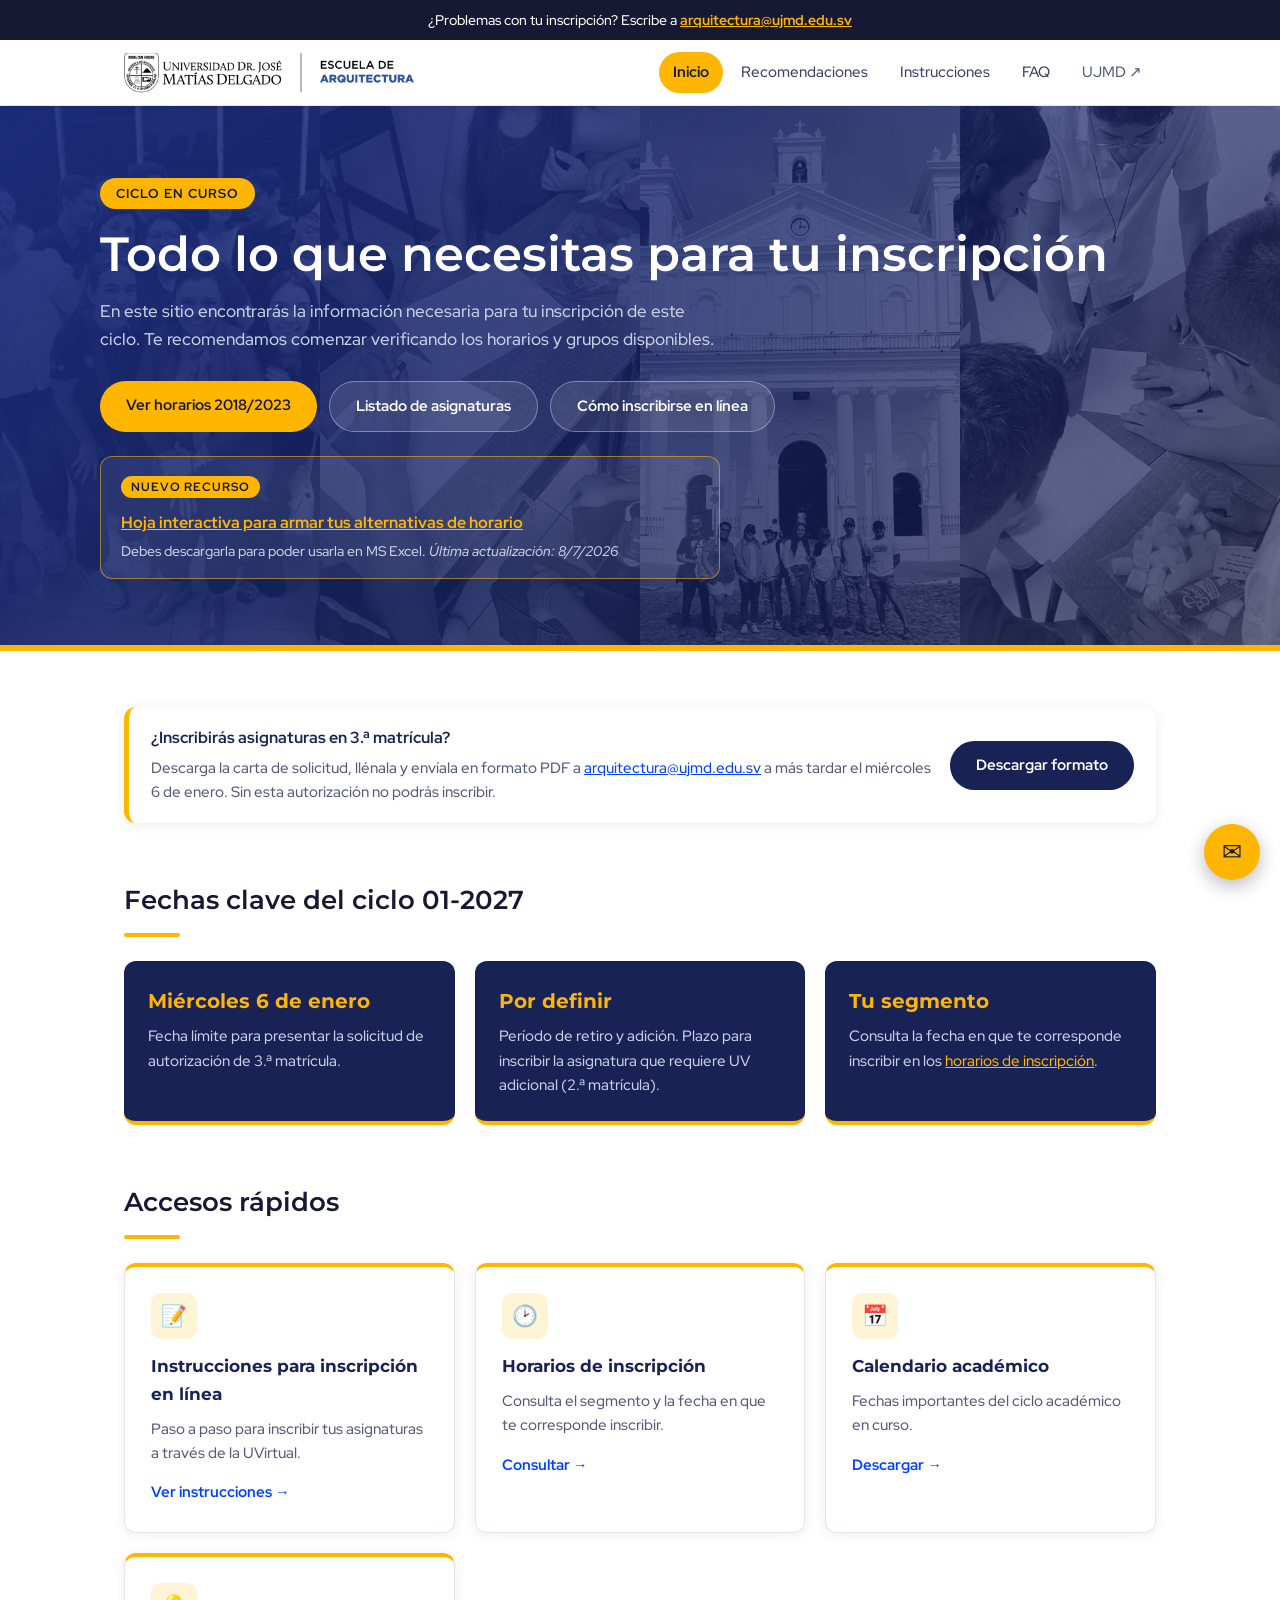
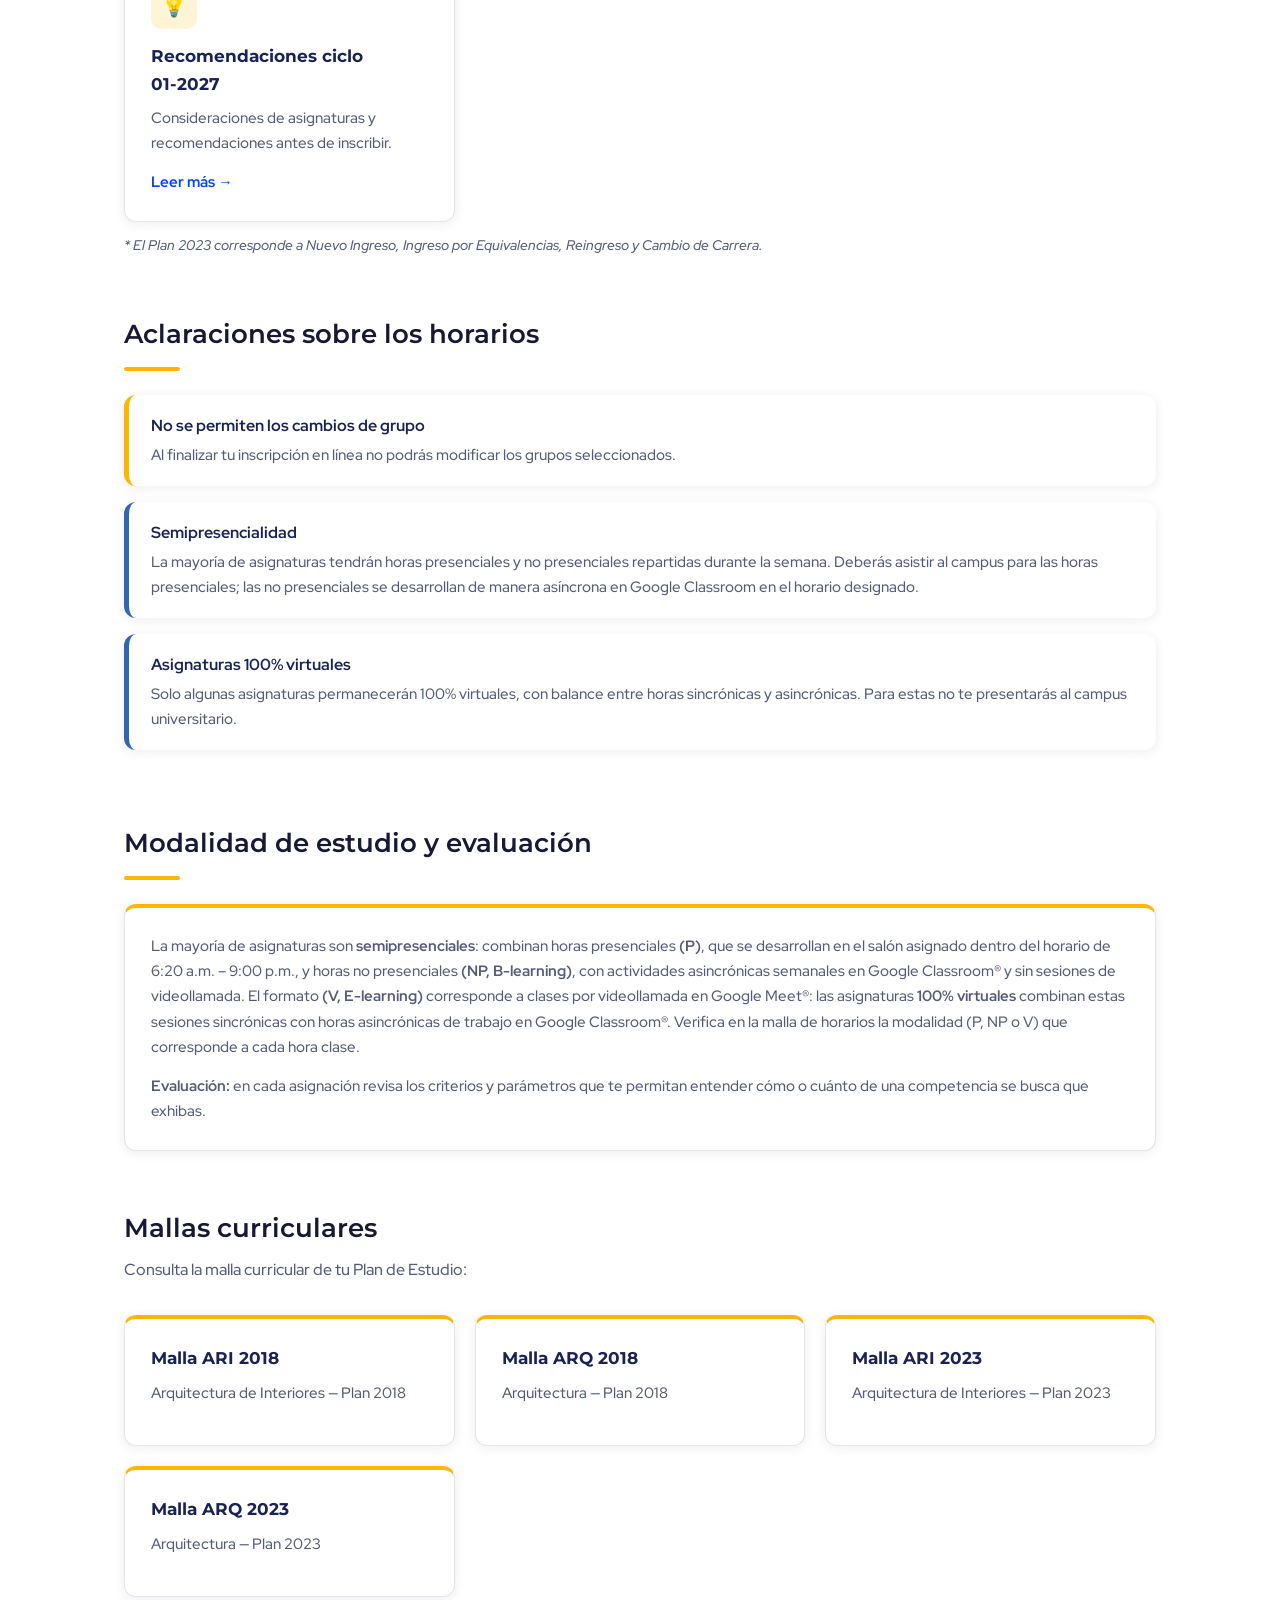
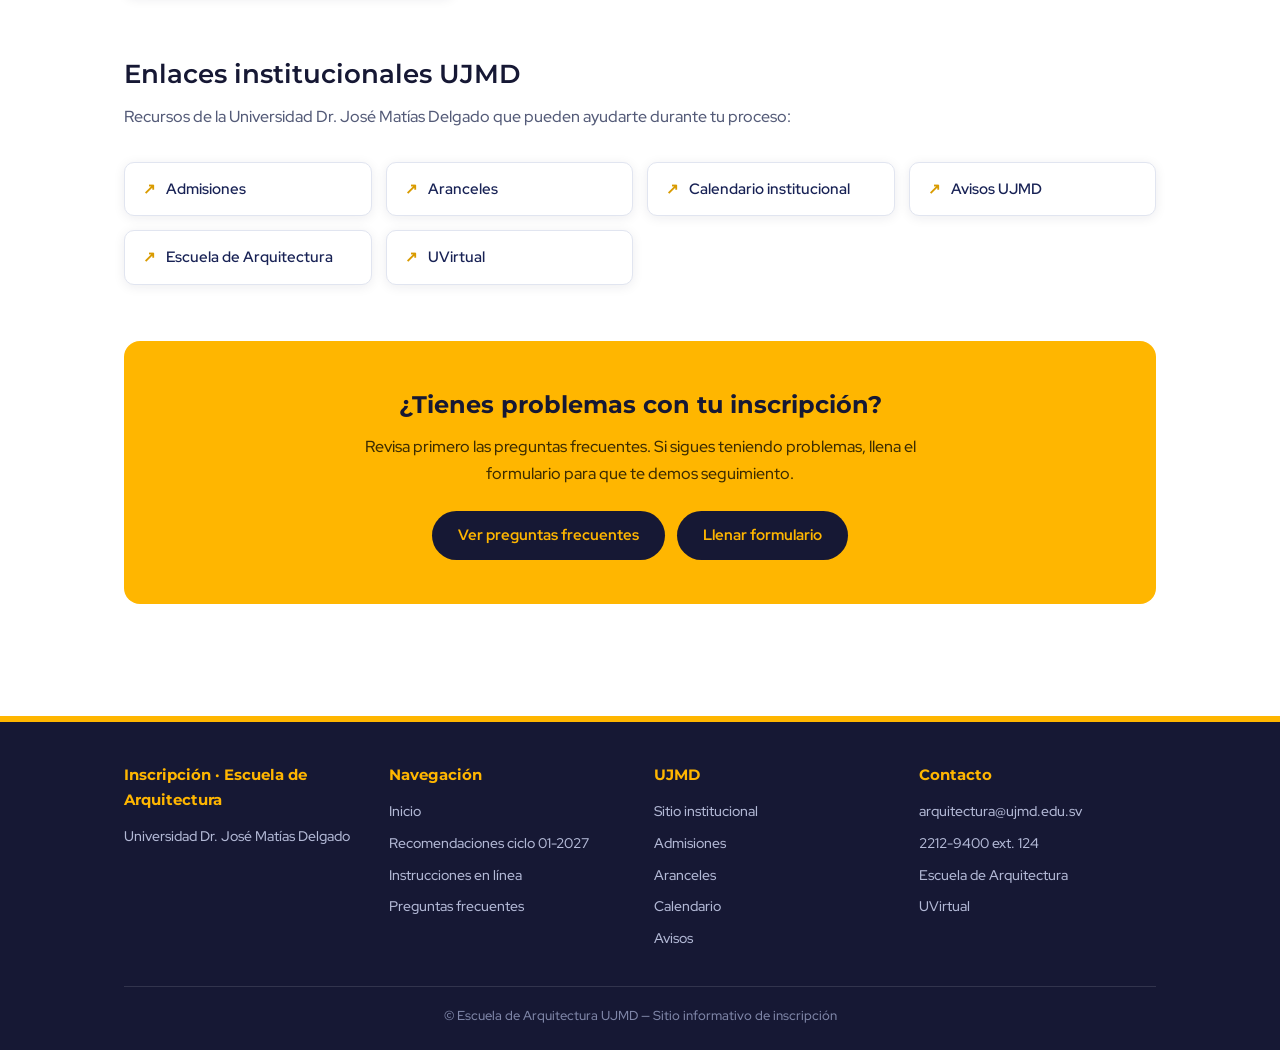
==== commit eb777c23: "Fotos en transparencia sobre el cintillo azul y estilo más cercano a ujmd.edu.sv - 4 fotos (img/) en" ====
--- a/index.html
+++ b/index.html
@@ -6,7 +6,7 @@
   <title>Inscripción | Escuela de Arquitectura UJMD</title>
   <meta name="description" content="Información necesaria para tu inscripción de este ciclo — Escuela de Arquitectura, Universidad Dr. José Matías Delgado.">
   <link rel="preconnect" href="https://fonts.googleapis.com">
-  <link href="https://fonts.googleapis.com/css2?family=Inter:wght@400;500;600;700;800&family=Poppins:wght@400;700&display=swap" rel="stylesheet">
+  <link href="https://fonts.googleapis.com/css2?family=Montserrat:wght@500;600;700&family=Red+Hat+Display:wght@400;500;700&display=swap" rel="stylesheet">
   <link rel="stylesheet" href="styles.css">
   <script src="ciclo.js"></script>
   <script src="plantilla.js"></script>
--- a/styles.css
+++ b/styles.css
@@ -1,22 +1,34 @@
 /* ============================================
    Sitio de Inscripción — Escuela de Arquitectura UJMD
-   Paleta EArq: gris oscuro · blanco · amarillo
+   Paleta cromática complementaria UJMD
+   (Manual de Marca UJMD, p. 48)
    ============================================ */
 
 :root {
-  --gris: #2d2d2d;
-  --gris-profundo: #1c1c1c;
-  --gris-medio: #4a4a4a;
-  --amarillo: #ffc20e;
-  --amarillo-oscuro: #e5ac00;
-  --amarillo-suave: #fff7dd;
-  --fondo: #f6f6f4;
+  /* Colores de marca (HEX oficiales) */
+  --amarillo: #ffb600;        /* Amarillo UJMD */
+  --azul-neon: #0043ff;       /* Azul Neón */
+  --azul-zafiro: #3164b2;     /* Azul Zafiro */
+  --azul-persia: #2f4ba3;     /* Azul Persia */
+  --azul-cobalto: #2a3b89;    /* Azul Cobalto */
+  --azul-navy: #182255;       /* Azul Navy */
+  --azul-oxford: #161834;     /* Azul Oxford */
+  --negro: #000000;           /* Negro */
+
+  /* Derivados para uso en pantalla */
+  --amarillo-oscuro: #d99b00;               /* amarillo para íconos sobre blanco */
+  --amarillo-suave: #fff4d6;                /* fondos suaves (hover, íconos) */
+  --amarillo-texto-cta: #3d2c00;            /* texto secundario sobre amarillo */
+  --texto-sobre-oscuro: #c9cfe6;            /* párrafos sobre Navy/Oxford */
+  --texto-pie: #b3b9d6;                     /* enlaces del pie */
+  --texto-pie-legal: #7f86a8;
+  --fondo: #ffffff;
   --blanco: #ffffff;
-  --texto: #2d2d2d;
-  --texto-suave: #61646b;
-  --borde: #e6e6e2;
-  --sombra: 0 2px 12px rgba(28, 28, 28, 0.08);
-  --sombra-hover: 0 8px 24px rgba(28, 28, 28, 0.16);
+  --texto: #3a4060;                         /* texto de párrafo, como ujmd.edu.sv */
+  --texto-suave: #545b78;
+  --borde: #e1e5f0;
+  --sombra: 0 2px 12px rgba(22, 24, 52, 0.08);
+  --sombra-hover: 0 8px 24px rgba(22, 24, 52, 0.18);
   --radio: 12px;
 }
 
@@ -24,16 +36,19 @@
 
 html { scroll-behavior: smooth; }
 
+/* Tipografía como ujmd.edu.sv: Montserrat en títulos, Red Hat Display en texto */
 body {
-  font-family: 'Inter', -apple-system, BlinkMacSystemFont, 'Segoe UI', Roboto, sans-serif;
+  font-family: 'Red Hat Display', -apple-system, BlinkMacSystemFont, 'Segoe UI', Roboto, sans-serif;
+  font-weight: 500;
   background: var(--fondo);
   color: var(--texto);
   line-height: 1.65;
 }
+h1, h2, h3, h4, .seccion-titulo { font-family: 'Montserrat', 'Red Hat Display', sans-serif; color: var(--azul-oxford); }
 
 img { max-width: 100%; display: block; }
 
-a { color: var(--gris); }
+a { color: var(--azul-neon); }
 
 .contenedor {
   max-width: 1080px;
@@ -43,14 +58,14 @@
 
 /* ---------- Barra superior de aviso ---------- */
 .aviso-superior {
-  background: var(--amarillo);
-  color: var(--gris-profundo);
+  background: var(--azul-oxford);
+  color: var(--blanco);
   font-size: 0.85rem;
   font-weight: 500;
   text-align: center;
-  padding: 8px 16px;
-}
-.aviso-superior a { color: var(--gris-profundo); font-weight: 700; text-decoration: underline; }
+  padding: 9px 16px;
+}
+.aviso-superior a { color: var(--amarillo); font-weight: 700; text-decoration: underline; }
 
 /* ---------- Header / Navegación ---------- */
 .header {
@@ -59,7 +74,7 @@
   position: sticky;
   top: 0;
   z-index: 100;
-  box-shadow: 0 1px 4px rgba(0,0,0,0.04);
+  box-shadow: 0 1px 4px rgba(22,24,52,0.06);
 }
 .nav {
   max-width: 1080px;
@@ -75,24 +90,24 @@
   align-items: center;
   gap: 14px;
   text-decoration: none;
-  color: var(--gris);
-}
-/* Recorte del logo: el PNG (4132x1454) tiene márgenes transparentes.
-   El área visible del logo va de x 484-3806, y 252-1243 (medido pixel a pixel).
+  color: var(--azul-navy);
+}
+/* Recorte del logo: la imagen (2000x360) tiene márgenes transparentes.
+   El área visible va de x 89-1910, y 54-305 (1822x252, proporción 7.23:1).
    Los porcentajes muestran exactamente esa área. */
 .logo-cut {
   position: relative;
-  width: 140px;
-  height: 42px;
+  width: 290px;
+  height: 40px;
   overflow: hidden;
   flex-shrink: 0;
 }
 .logo-cut img {
   position: absolute;
-  width: 124.34%;
+  width: 109.77%;
   max-width: none;
-  left: -14.57%;
-  top: -25.4%;
+  left: -4.885%;
+  top: -21.43%;
 }
 
 .menu {
@@ -104,7 +119,7 @@
 .menu a {
   display: block;
   padding: 8px 14px;
-  border-radius: 8px;
+  border-radius: 50px;
   text-decoration: none;
   color: var(--texto);
   font-size: 0.92rem;
@@ -112,7 +127,7 @@
   transition: background 0.15s, color 0.15s;
 }
 .menu a:hover { background: var(--amarillo-suave); }
-.menu a.activo { background: var(--amarillo); color: var(--gris-profundo); font-weight: 700; }
+.menu a.activo { background: var(--amarillo); color: var(--azul-oxford); font-weight: 700; }
 .menu a.externo { color: var(--texto-suave); }
 
 .btn-menu {
@@ -123,26 +138,16 @@
   padding: 8px 10px;
   cursor: pointer;
   font-size: 1.2rem;
-  color: var(--gris);
+  color: var(--azul-navy);
 }
 
 /* ---------- Hero ---------- */
 .hero {
-  background: linear-gradient(135deg, var(--gris) 0%, var(--gris-profundo) 100%);
+  background: linear-gradient(135deg, var(--azul-cobalto) 0%, var(--azul-navy) 55%, var(--azul-oxford) 100%);
   color: #fff;
   padding: 72px 24px;
   position: relative;
   overflow: hidden;
-}
-.hero::after {
-  content: "";
-  position: absolute;
-  right: -80px;
-  top: -80px;
-  width: 340px;
-  height: 340px;
-  border-radius: 50%;
-  background: rgba(255, 194, 14, 0.16);
 }
 .hero::before {
   content: "";
@@ -150,12 +155,39 @@
   left: 0; right: 0; bottom: 0;
   height: 6px;
   background: var(--amarillo);
+  z-index: 2;
+}
+.hero h1 { color: var(--blanco); font-weight: 600; }
+
+/* Fotos en transparencia sobre el cintillo azul (las inserta plantilla.js).
+   Van en escala de grises y mezcladas con el azul; encima, un degradado
+   más oscuro a la izquierda para que el texto se lea bien. */
+.hero-fotos {
+  position: absolute;
+  inset: 0;
+  display: grid;
+  grid-template-columns: repeat(4, 1fr);
+  opacity: 0.42;
+  mix-blend-mode: luminosity;
+  pointer-events: none;
+}
+.hero-fotos img {
+  width: 100%;
+  height: 100%;
+  object-fit: cover;
+  filter: grayscale(1) contrast(1.05);
+}
+.hero-fotos::after {
+  content: "";
+  position: absolute;
+  inset: 0;
+  background: linear-gradient(90deg, rgba(22,24,52,0.85) 0%, rgba(24,34,85,0.55) 50%, rgba(42,59,137,0.15) 100%);
 }
 .hero-contenido { max-width: 1080px; margin: 0 auto; position: relative; z-index: 1; }
 .hero .etiqueta {
   display: inline-block;
   background: var(--amarillo);
-  color: var(--gris-profundo);
+  color: var(--azul-oxford);
   border-radius: 999px;
   padding: 5px 16px;
   font-size: 0.8rem;
@@ -165,7 +197,7 @@
   margin-bottom: 18px;
 }
 .hero h1 { font-size: clamp(1.9rem, 4.5vw, 3rem); line-height: 1.15; margin-bottom: 16px; }
-.hero p { max-width: 620px; font-size: 1.05rem; color: #cfcfcb; margin-bottom: 28px; }
+.hero p { max-width: 620px; font-size: 1.05rem; color: var(--texto-sobre-oscuro); margin-bottom: 28px; }
 .hero p a { color: var(--amarillo); }
 .hero-botones { display: flex; gap: 12px; flex-wrap: wrap; }
 
@@ -176,23 +208,23 @@
 /* ---------- Botones ---------- */
 .btn {
   display: inline-block;
-  padding: 12px 24px;
-  border-radius: 10px;
+  padding: 12px 26px;
+  border-radius: 50px;
   text-decoration: none;
   font-weight: 700;
   font-size: 0.95rem;
   transition: transform 0.15s, box-shadow 0.15s;
 }
 .btn:hover { transform: translateY(-2px); box-shadow: var(--sombra-hover); }
-.btn-amarillo { background: var(--amarillo); color: var(--gris-profundo); }
+.btn-amarillo { background: var(--amarillo); color: var(--azul-oxford); }
 .btn-claro { background: rgba(255,255,255,0.1); color: #fff; border: 1px solid rgba(255,255,255,0.35); }
-.btn-oscuro { background: var(--gris); color: #fff; }
+.btn-oscuro { background: var(--azul-navy); color: #fff; }
 
 /* ---------- Secciones ---------- */
 .seccion { padding: 56px 0; }
 .seccion-titulo {
   font-size: 1.6rem;
-  color: var(--gris);
+  font-weight: 600;
   margin-bottom: 8px;
 }
 .seccion-sub { color: var(--texto-suave); margin-bottom: 32px; max-width: 680px; }
@@ -227,9 +259,9 @@
   font-size: 1.3rem;
   margin-bottom: 14px;
 }
-.tarjeta h3 { color: var(--gris); font-size: 1.05rem; margin-bottom: 8px; }
+.tarjeta h3 { color: var(--azul-navy); font-size: 1.05rem; margin-bottom: 8px; }
 .tarjeta p { font-size: 0.92rem; color: var(--texto-suave); margin-bottom: 14px; }
-.tarjeta .enlace { font-weight: 700; text-decoration: none; font-size: 0.92rem; color: var(--amarillo-oscuro); }
+.tarjeta .enlace { font-weight: 700; text-decoration: none; font-size: 0.92rem; color: var(--azul-neon); }
 .tarjeta .enlace:hover { text-decoration: underline; }
 
 a.tarjeta-enlace { text-decoration: none; color: inherit; display: block; }
@@ -243,10 +275,10 @@
   background: var(--blanco);
   box-shadow: var(--sombra);
 }
-.alerta strong { display: block; margin-bottom: 4px; color: var(--gris); }
+.alerta strong { display: block; margin-bottom: 4px; color: var(--azul-navy); }
 .alerta p { font-size: 0.94rem; color: var(--texto-suave); }
 .alerta-amarilla { border-color: var(--amarillo); }
-.alerta-gris { border-color: var(--gris-medio); }
+.alerta-gris { border-color: var(--azul-zafiro); }
 
 /* ---------- Listas ---------- */
 .lista-check { list-style: none; }
@@ -263,7 +295,7 @@
   width: 22px; height: 22px;
   border-radius: 50%;
   background: var(--amarillo);
-  color: var(--gris-profundo);
+  color: var(--azul-oxford);
   font-size: 0.8rem;
   display: flex; align-items: center; justify-content: center;
   font-weight: 700;
@@ -283,7 +315,7 @@
   left: 0; top: 12px;
   width: 34px; height: 34px;
   border-radius: 50%;
-  background: var(--gris);
+  background: var(--azul-navy);
   color: var(--amarillo);
   font-weight: 700;
   display: flex; align-items: center; justify-content: center;
@@ -308,7 +340,7 @@
   padding: 18px 22px;
   font-size: 1rem;
   font-weight: 600;
-  color: var(--gris);
+  color: var(--azul-navy);
   cursor: pointer;
   display: flex;
   justify-content: space-between;
@@ -346,7 +378,7 @@
 }
 .definicion dt {
   font-weight: 700;
-  color: var(--gris);
+  color: var(--azul-navy);
   text-transform: uppercase;
   font-size: 0.85rem;
   letter-spacing: 0.5px;
@@ -372,7 +404,7 @@
   border-radius: 10px;
   padding: 14px 18px;
   text-decoration: none;
-  color: var(--gris);
+  color: var(--azul-navy);
   font-weight: 600;
   font-size: 0.92rem;
   box-shadow: var(--sombra);
@@ -389,18 +421,18 @@
 .cta {
   background: var(--amarillo);
   border-radius: 16px;
-  color: var(--gris-profundo);
+  color: var(--azul-oxford);
   padding: 44px 36px;
   text-align: center;
 }
 .cta h2 { font-size: 1.5rem; margin-bottom: 10px; }
-.cta p { color: #4d4325; margin-bottom: 24px; max-width: 560px; margin-left: auto; margin-right: auto; }
-.cta .btn { background: var(--gris-profundo); color: var(--amarillo); }
+.cta p { color: var(--amarillo-texto-cta); margin-bottom: 24px; max-width: 560px; margin-left: auto; margin-right: auto; }
+.cta .btn { background: var(--azul-oxford); color: var(--amarillo); }
 
 /* ---------- Footer ---------- */
 .footer {
-  background: var(--gris-profundo);
-  color: #b8b8b4;
+  background: var(--azul-oxford);
+  color: var(--texto-pie);
   margin-top: 56px;
   padding: 40px 0 24px;
   font-size: 0.9rem;
@@ -415,14 +447,14 @@
 .footer h4 { color: var(--amarillo); margin-bottom: 12px; font-size: 0.95rem; }
 .footer ul { list-style: none; }
 .footer li { margin-bottom: 8px; }
-.footer a { color: #b8b8b4; text-decoration: none; }
+.footer a { color: var(--texto-pie); text-decoration: none; }
 .footer a:hover { color: #fff; text-decoration: underline; }
 .footer-legal {
   border-top: 1px solid rgba(255,255,255,0.12);
   padding-top: 18px;
   text-align: center;
   font-size: 0.8rem;
-  color: #85857f;
+  color: var(--texto-pie-legal);
 }
 
 /* ---------- Fechas clave ---------- */
@@ -432,20 +464,20 @@
   gap: 20px;
 }
 .fecha-item {
-  background: var(--gris);
+  background: var(--azul-navy);
   color: #fff;
   border-radius: var(--radio);
   padding: 24px;
   border-bottom: 4px solid var(--amarillo);
 }
 .fecha-item .fecha-dia {
-  font-family: 'Poppins', 'Inter', sans-serif;
+  font-family: 'Montserrat', 'Red Hat Display', sans-serif;
   font-weight: 700;
   font-size: 1.25rem;
   color: var(--amarillo);
   margin-bottom: 6px;
 }
-.fecha-item p { color: #cfcfcb; font-size: 0.92rem; }
+.fecha-item p { color: var(--texto-sobre-oscuro); font-size: 0.92rem; }
 .fecha-item a { color: var(--amarillo); }
 
 /* ---------- Buscador FAQ ---------- */
@@ -462,7 +494,7 @@
 .buscador input:focus {
   outline: none;
   border-color: var(--amarillo);
-  box-shadow: 0 0 0 3px rgba(255, 194, 14, 0.35);
+  box-shadow: 0 0 0 3px rgba(255, 182, 0, 0.4);
 }
 .sin-resultados {
   display: none;
@@ -480,13 +512,13 @@
   height: 56px;
   border-radius: 50%;
   background: var(--amarillo);
-  color: var(--gris-profundo);
+  color: var(--azul-oxford);
   display: flex;
   align-items: center;
   justify-content: center;
   font-size: 1.5rem;
   text-decoration: none;
-  box-shadow: 0 6px 18px rgba(0, 0, 0, 0.25);
+  box-shadow: 0 6px 18px rgba(22, 24, 52, 0.3);
   z-index: 200;
   transition: transform 0.15s;
 }
@@ -496,14 +528,14 @@
 .recurso-destacado {
   margin-top: 24px;
   background: rgba(255,255,255,0.08);
-  border: 1px solid rgba(255,194,14,0.55);
+  border: 1px solid rgba(255,182,0,0.55);
   border-radius: 12px;
   padding: 16px 20px;
   max-width: 620px;
 }
 .recurso-etiqueta {
   background: var(--amarillo);
-  color: var(--gris-profundo);
+  color: var(--azul-oxford);
   font-weight: 700;
   font-size: 0.72rem;
   letter-spacing: 1px;
@@ -513,7 +545,7 @@
 }
 .hero .recurso-titulo { margin: 10px 0 4px; font-size: 0.98rem; }
 .hero .recurso-titulo a { color: var(--amarillo); font-weight: 700; }
-.hero .recurso-nota { color: #cfcfcb; font-size: 0.85rem; margin: 0; }
+.hero .recurso-nota { color: var(--texto-sobre-oscuro); font-size: 0.85rem; margin: 0; }
 
 /* ---------- Alerta con botón de acción (aviso 3.ª matrícula) ---------- */
 .alerta-accion {
@@ -534,6 +566,7 @@
 /* ---------- Utilidades ---------- */
 .nota { font-size: 0.85rem; color: var(--texto-suave); font-style: italic; margin-top: 12px; }
 .mt-32 { margin-top: 32px; }
+[data-ciclo="numero"] { white-space: nowrap; } /* "01-2027" no se parte en el guion */
 .pt-0 { padding-top: 0; }
 .pb-0 { padding-bottom: 0; }
 .hero-botones.centrado { justify-content: center; }
@@ -551,8 +584,14 @@
     align-items: stretch;
     padding: 12px 16px;
     border-bottom: 1px solid var(--borde);
-    box-shadow: 0 12px 24px rgba(0,0,0,0.08);
+    box-shadow: 0 12px 24px rgba(22,24,52,0.1);
   }
   .menu.abierto { display: flex; }
   .hero { padding: 52px 24px; }
-}
+  .hero-fotos { grid-template-columns: repeat(2, 1fr); }
+}
+
+@media (max-width: 480px) {
+  .nav { padding: 12px 16px; }
+  .logo-cut { width: 231px; height: 32px; }
+}
